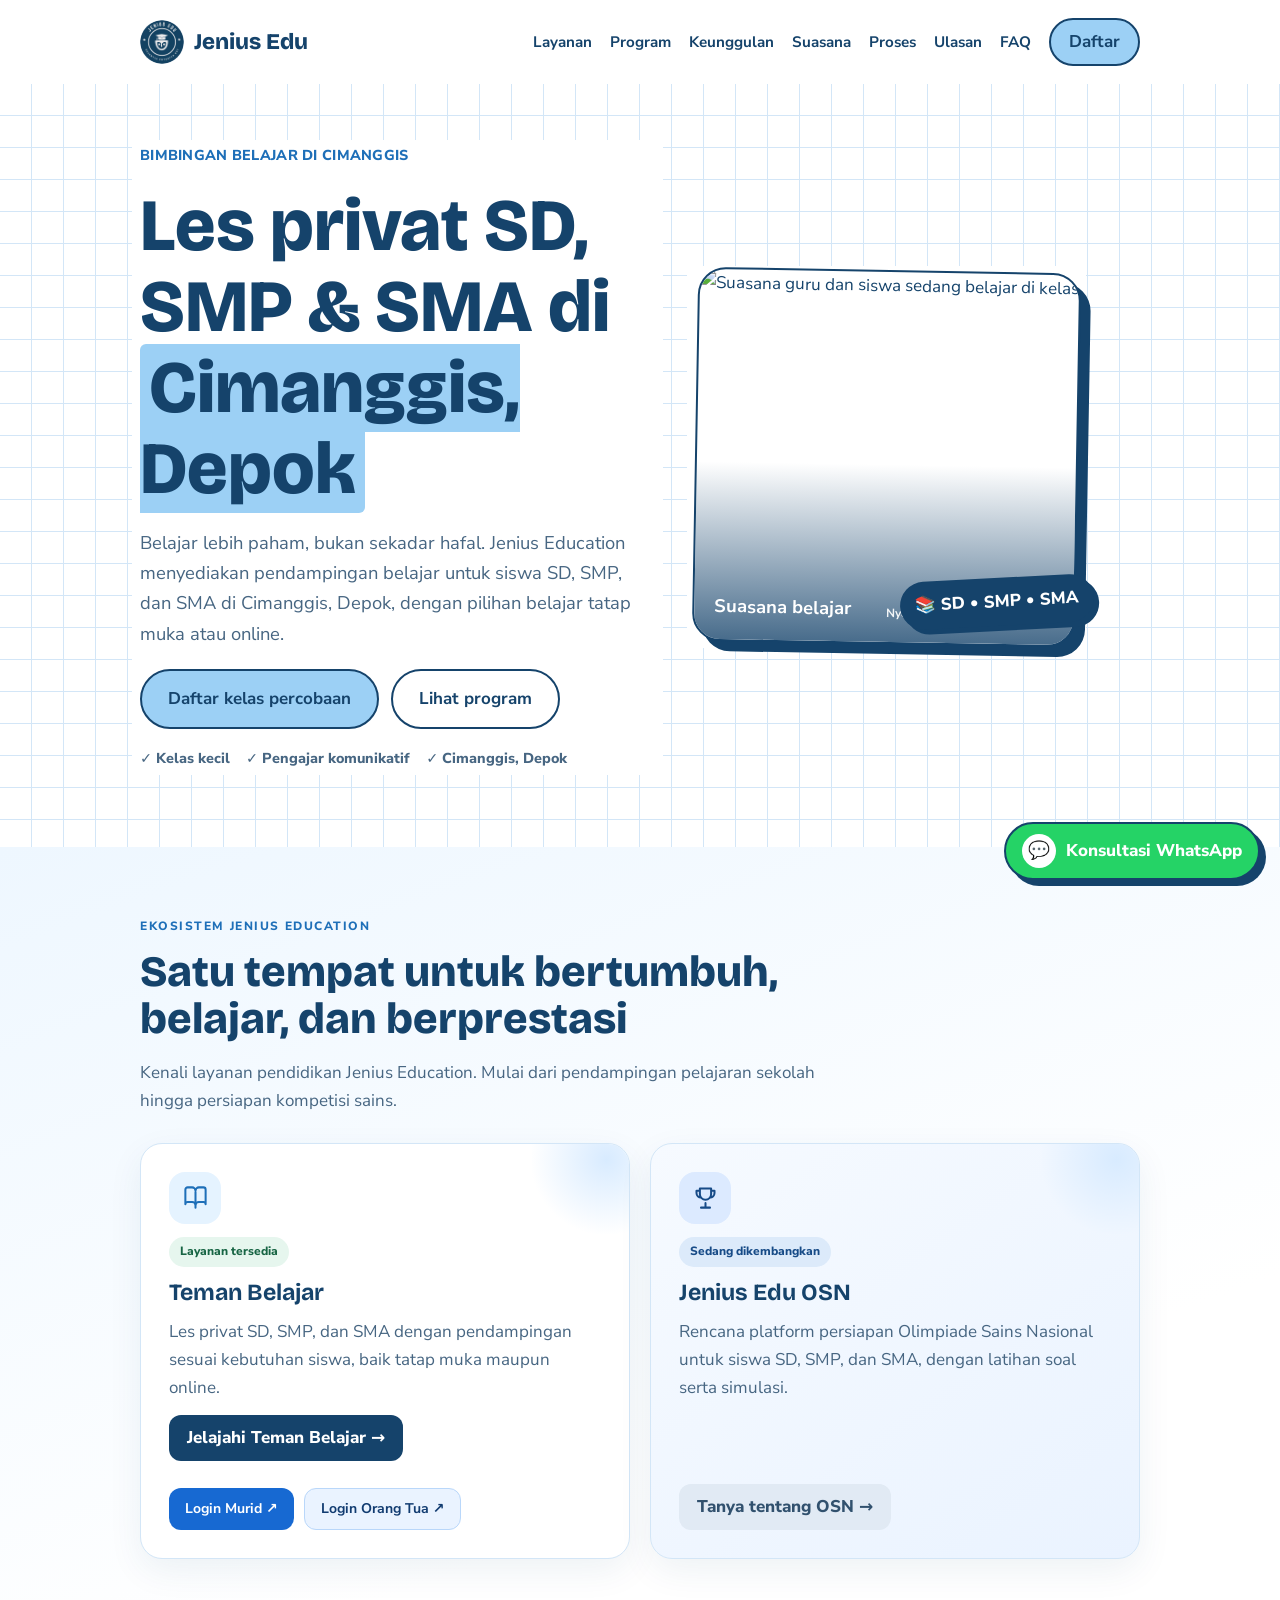
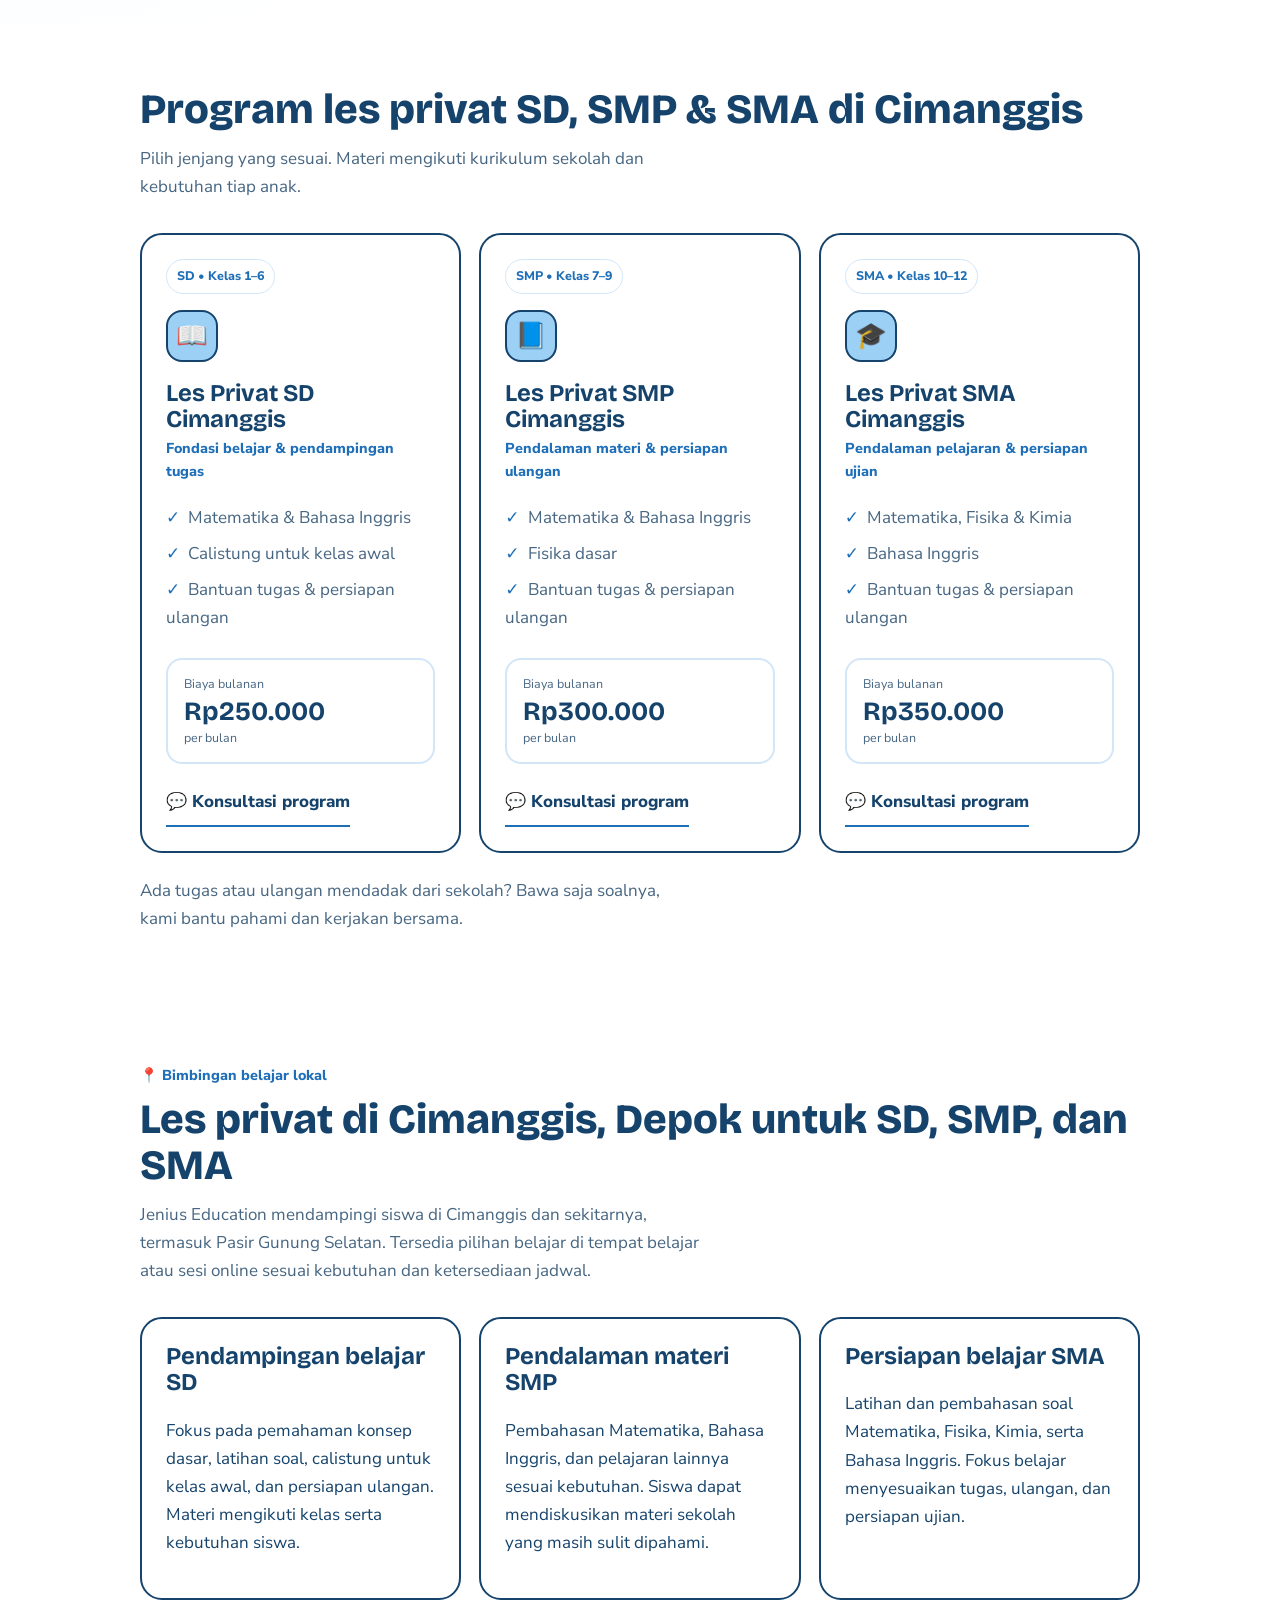
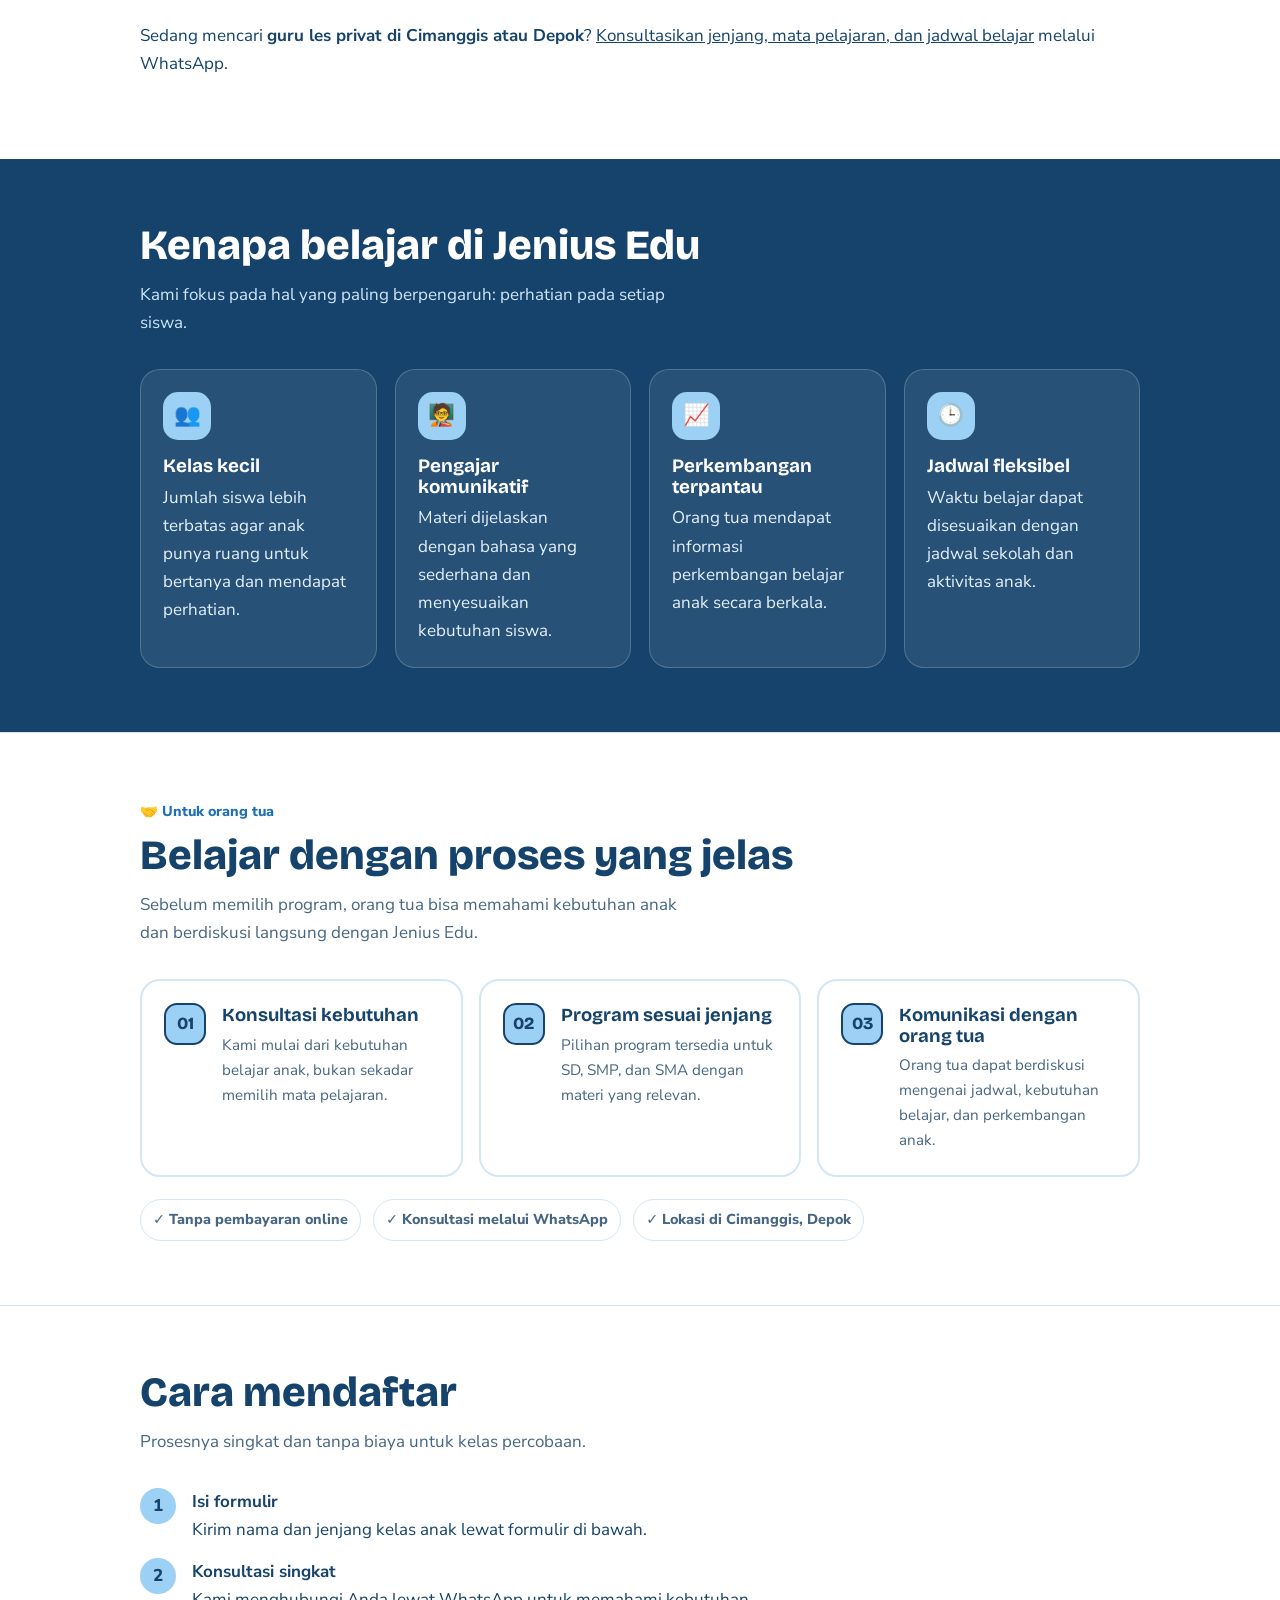
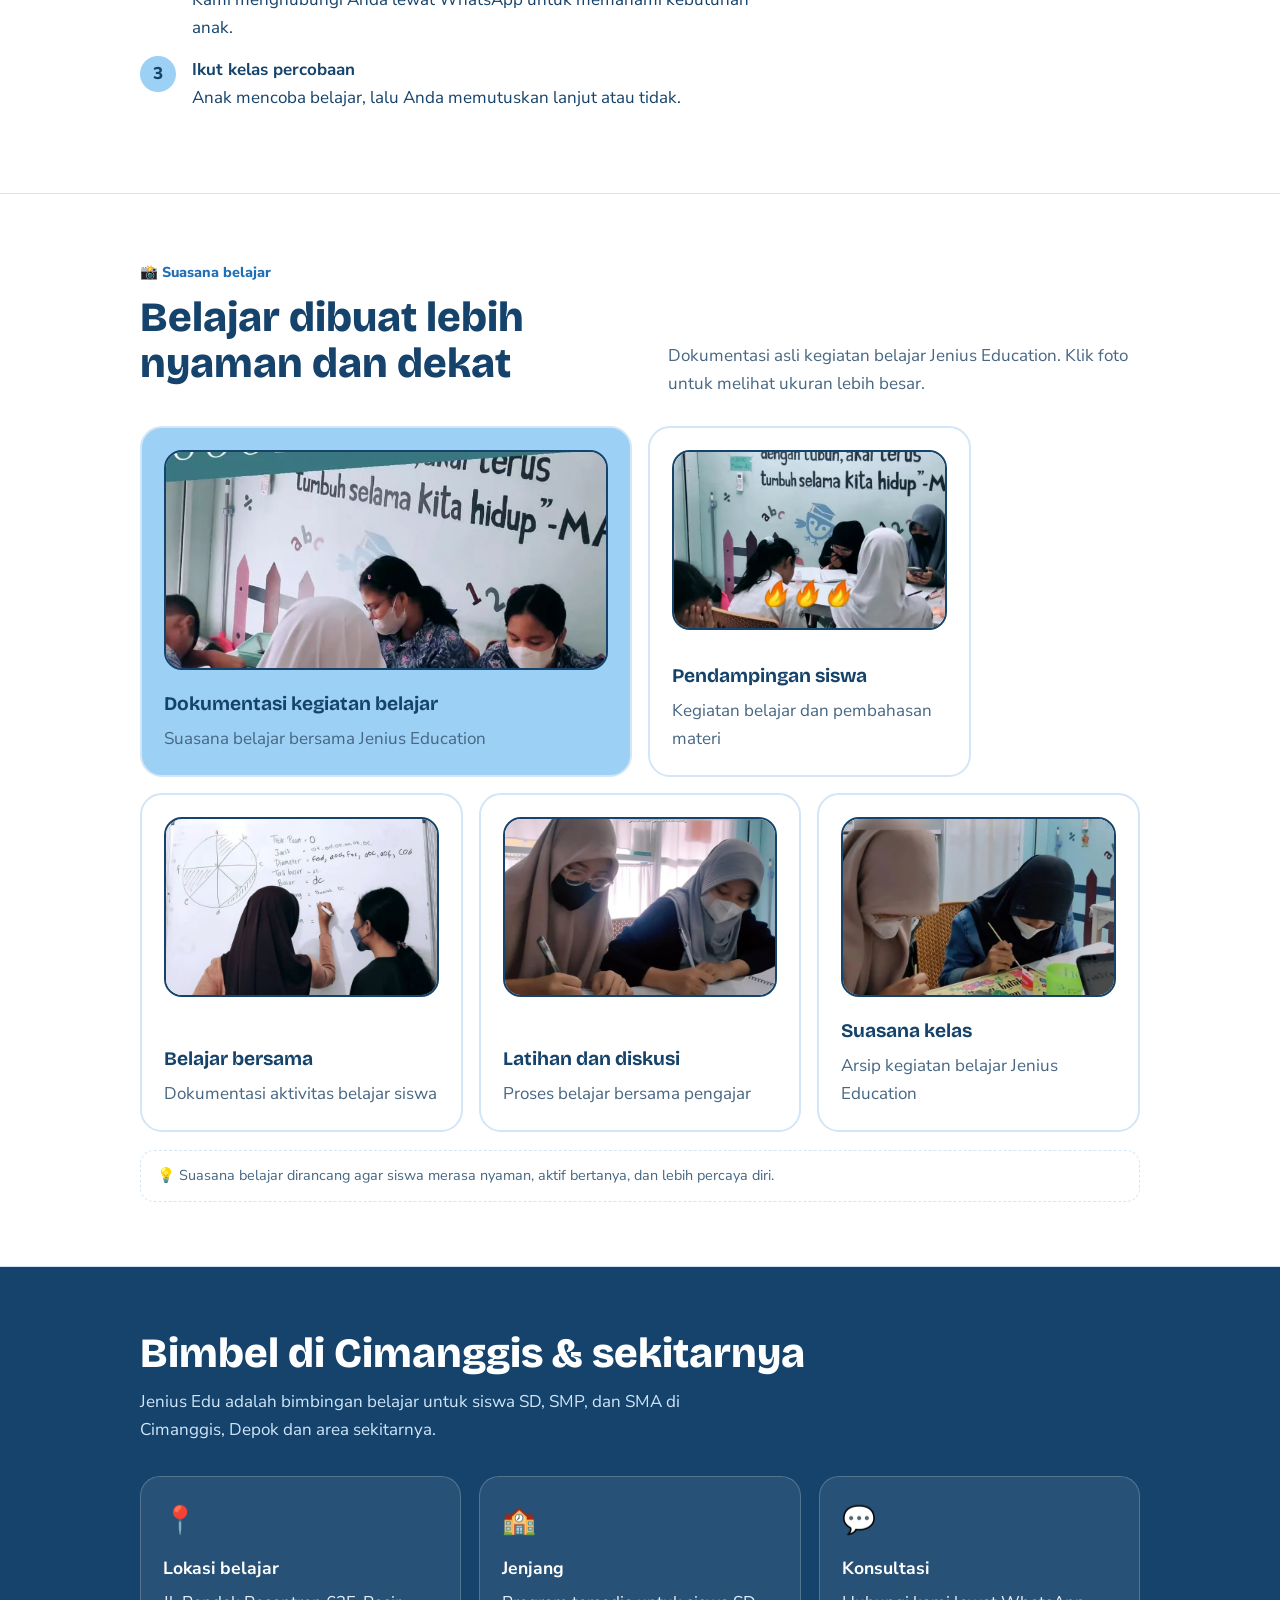
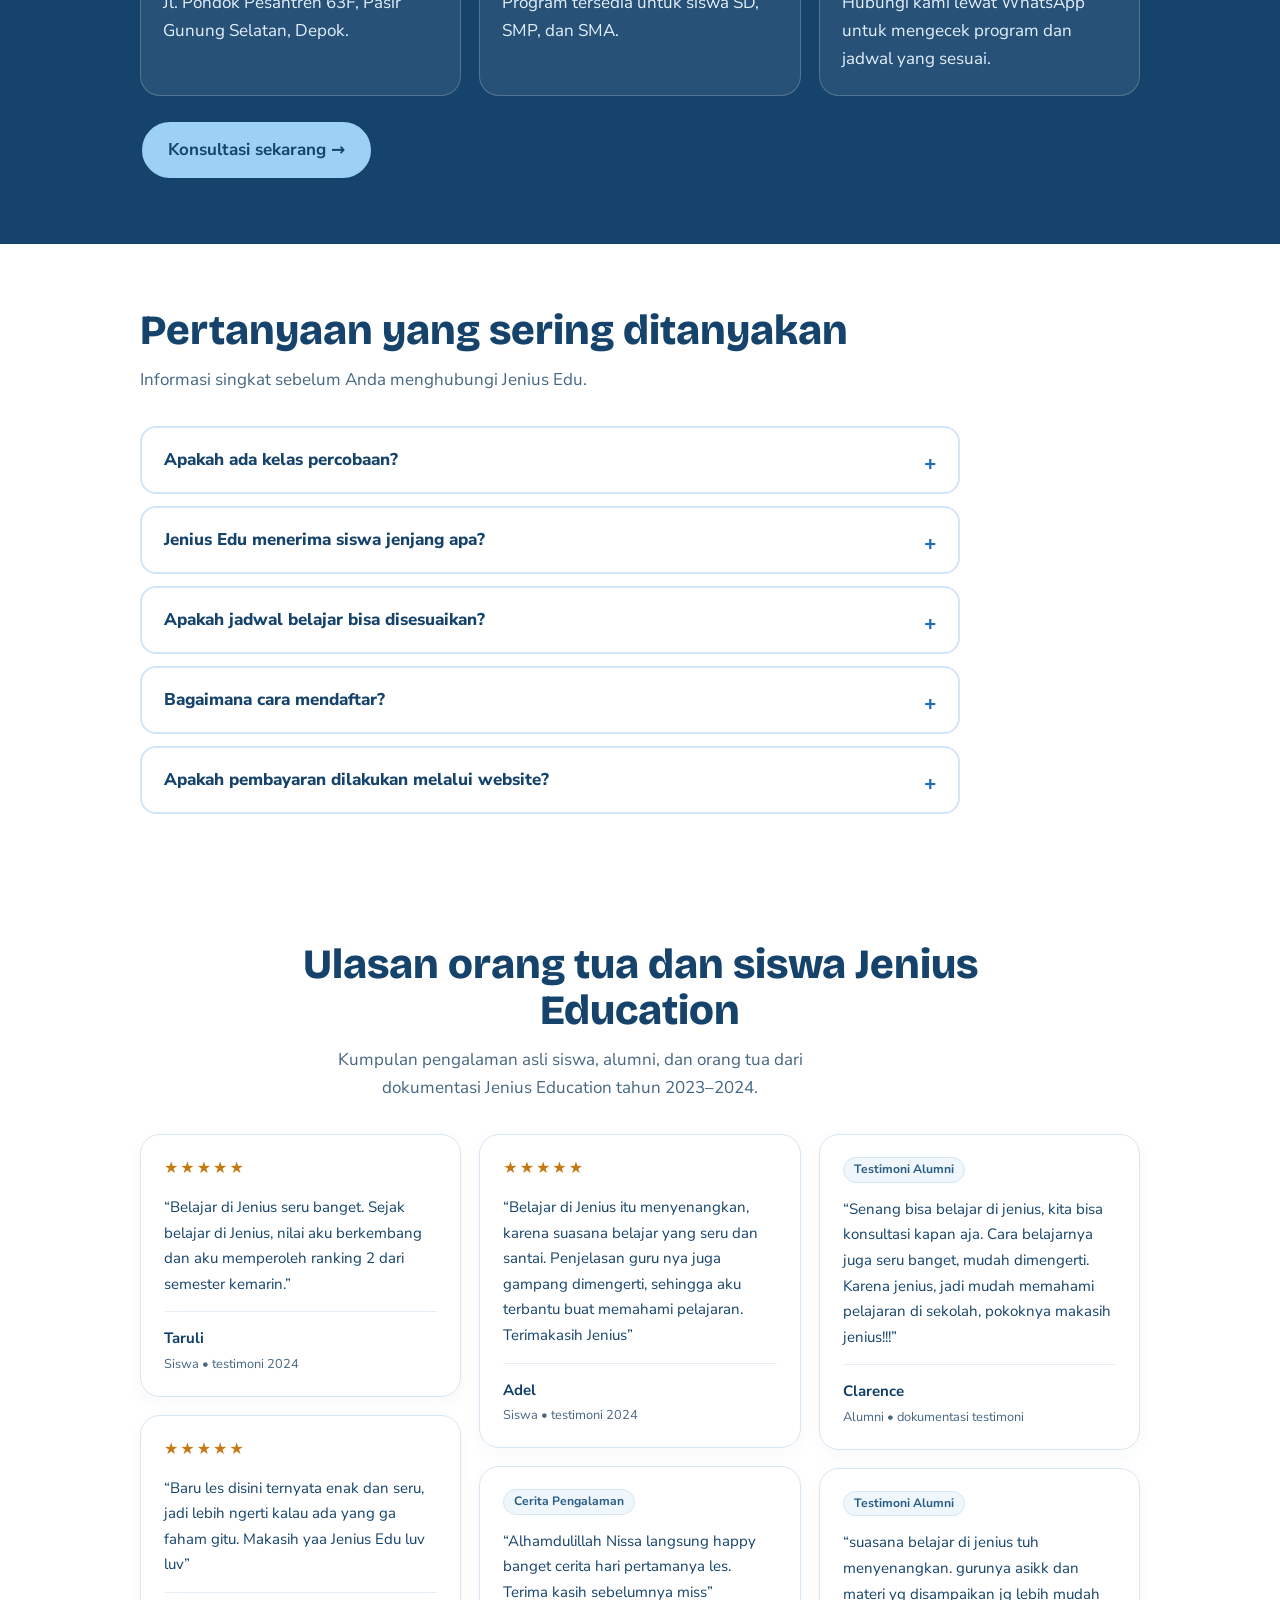
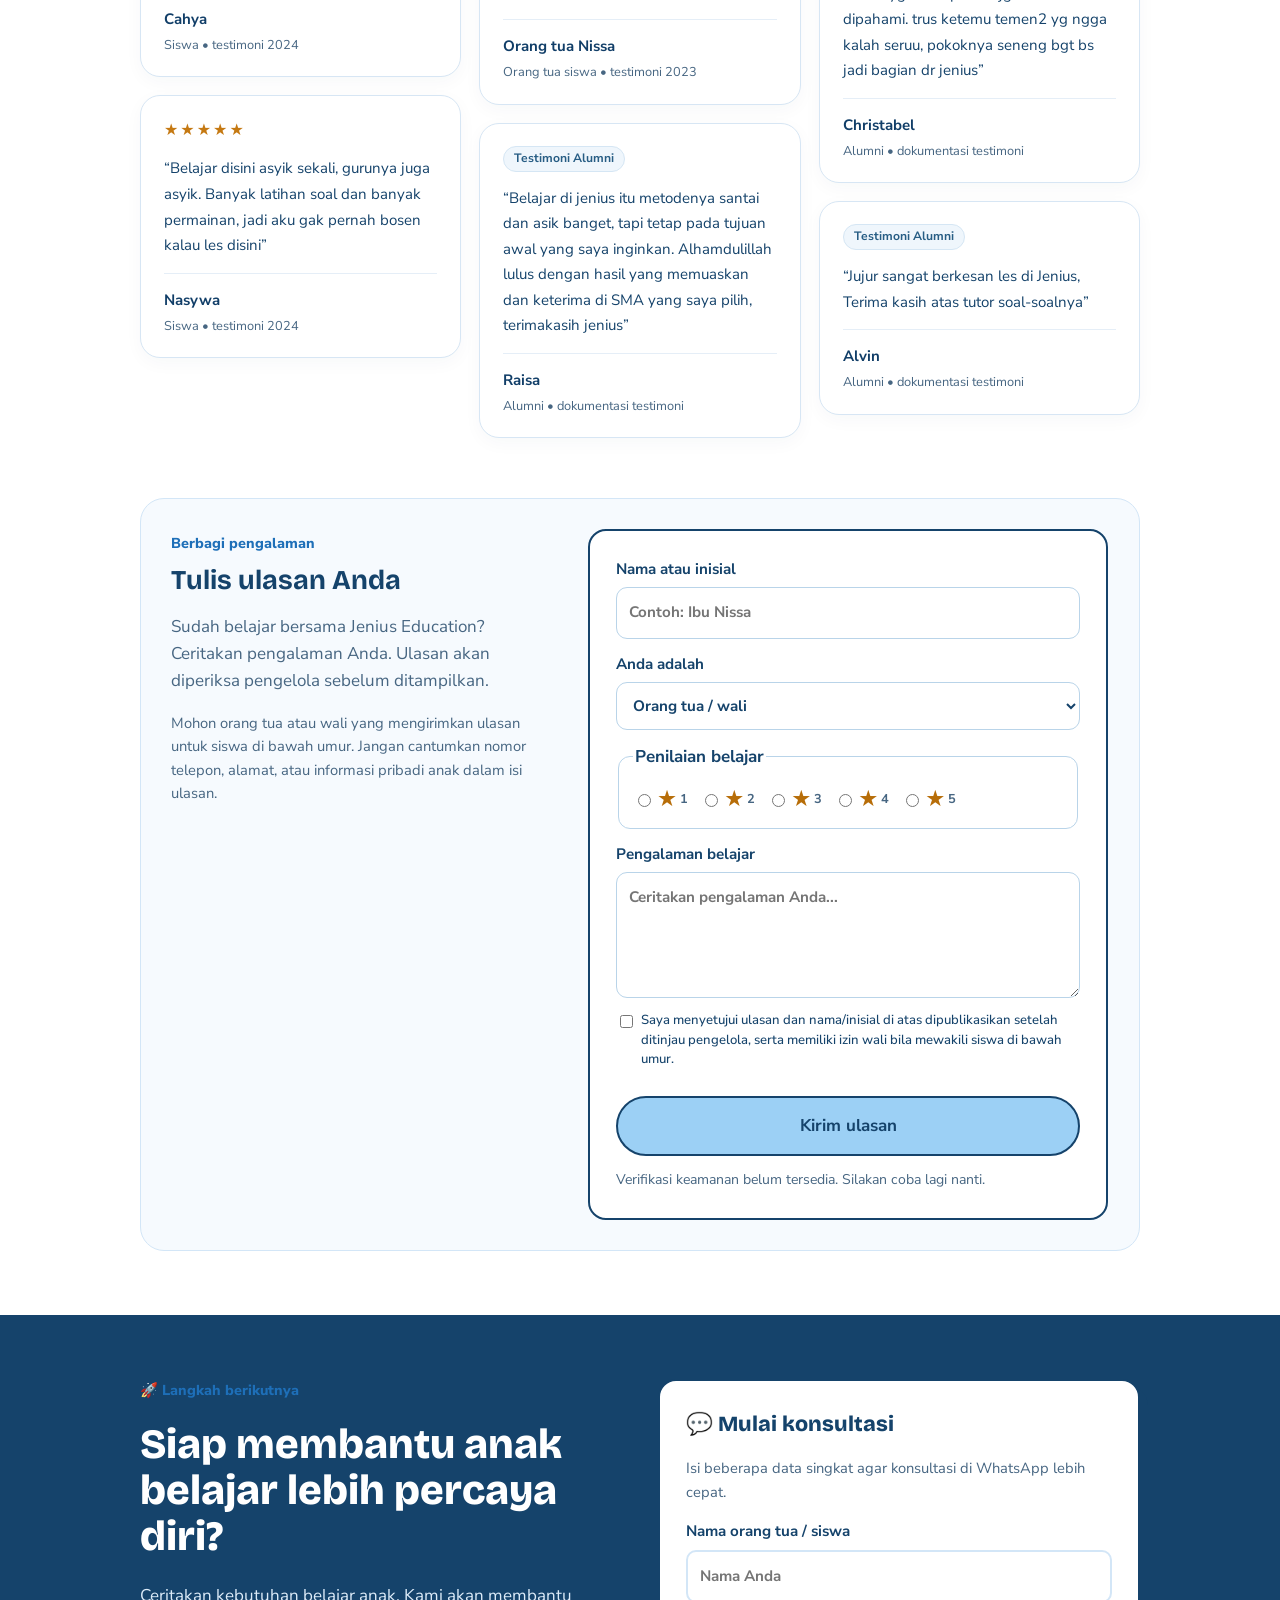
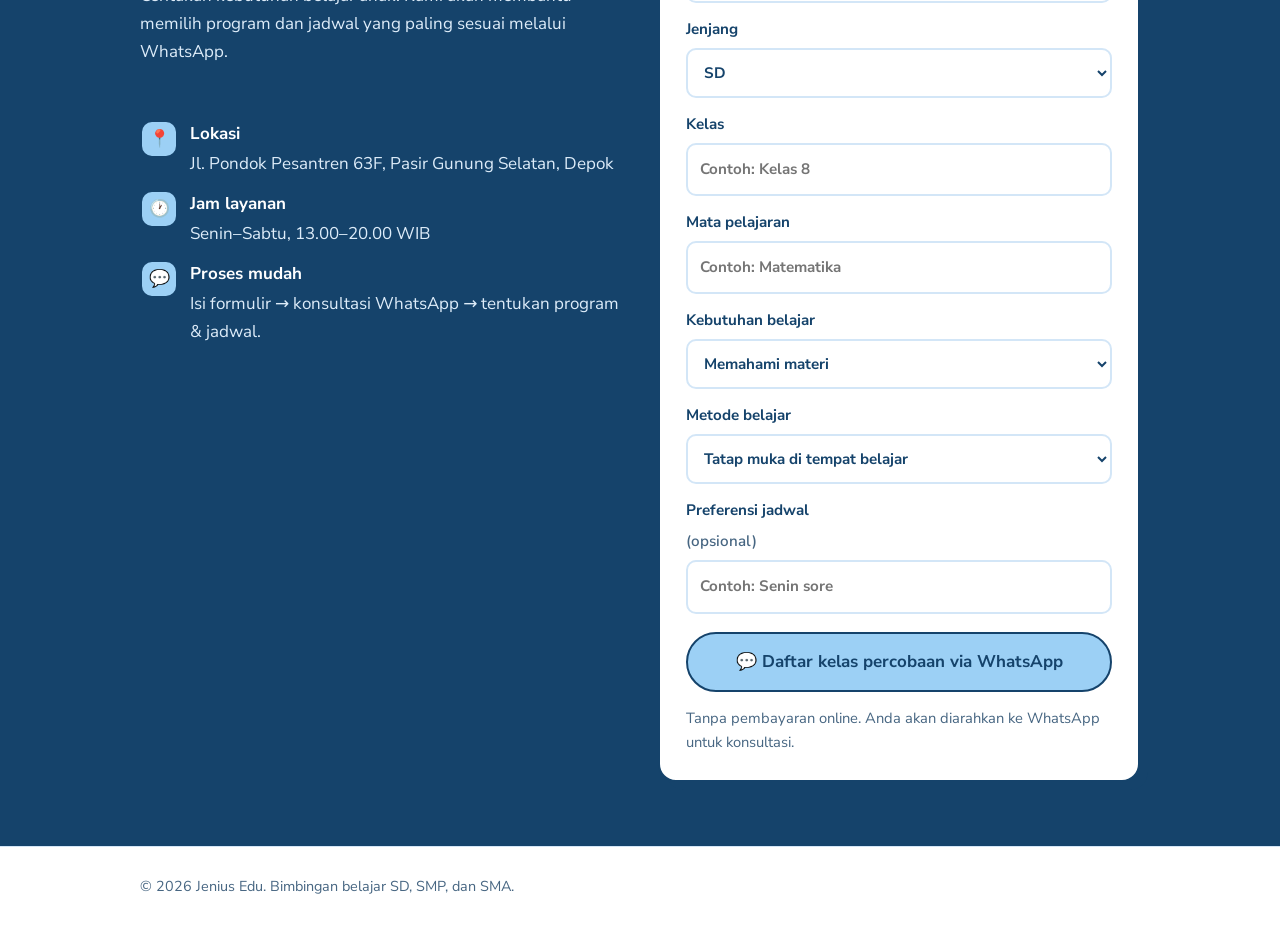
==== index.html @ 32abcf0d "fix: use single Teman Belajar page for all login entry points" ====
<!DOCTYPE html>
<html lang="id">
<head>
<meta charset="utf-8">
<meta name="viewport" content="width=device-width, initial-scale=1, viewport-fit=cover">
<title>Les Privat SD, SMP &amp; SMA Cimanggis Depok | Jenius Education</title>
<meta name="description" content="Les privat SD, SMP, dan SMA di Cimanggis, Depok bersama Jenius Education. Pendampingan belajar personal, tatap muka atau online. Konsultasi melalui WhatsApp.">
<meta name="robots" content="index, follow">
<link rel="canonical" href="https://jenius-edu.my.id/">
<meta property="og:type" content="website">
<meta property="og:locale" content="id_ID">
<meta property="og:image" content="https://jenius-edu.my.id/assets/logo.png">
<meta property="og:image:alt" content="Logo Jenius Edu">
<meta property="og:title" content="Jenius Edu | Bimbel SD, SMP & SMA di Cimanggis, Depok">
<meta property="og:description" content="Bimbingan belajar SD, SMP, dan SMA di Cimanggis dan sekitarnya. Konsultasikan kebutuhan belajar anak melalui WhatsApp.">
<meta property="og:url" content="https://jenius-edu.my.id/">
<meta property="og:site_name" content="Jenius Edu">
<meta name="twitter:card" content="summary">
<meta name="twitter:image" content="https://jenius-edu.my.id/assets/logo.png">
<meta name="twitter:image:alt" content="Logo Jenius Edu">
<link rel="icon" type="image/png" href="/assets/logo.png">
<meta name="twitter:title" content="Jenius Edu | Bimbel SD, SMP & SMA di Cimanggis, Depok">
<meta name="twitter:description" content="Bimbingan belajar SD, SMP, dan SMA di Cimanggis dan sekitarnya.">
<link rel="preconnect" href="https://fonts.googleapis.com">
<link rel="preconnect" href="https://fonts.gstatic.com" crossorigin>
<link rel="preconnect" href="https://images.unsplash.com">
<link href="https://fonts.googleapis.com/css2?family=Bricolage+Grotesque:wght@600;800&family=Nunito+Sans:wght@400;600;700&display=swap" rel="stylesheet">
<style>
:root{--bg:#FFFFFF;--ink:#15436B;--muted:#476682;--card:#fff;--line:#D3E6F7;--hl:#9CD0F5;--accent:#1E6FB8;--band:#15436B;--bandink:#fff;
box-sizing:border-box;padding-top:env(safe-area-inset-top,0px);padding-bottom:env(safe-area-inset-bottom,0px)}
@media (prefers-color-scheme:dark){:root:not([data-theme="light"]){--bg:#0B2238;--ink:#EAF4FF;--muted:#A9C4DE;--card:#12304F;--line:#24496E;--accent:#8EC9F5;--band:#15436B;}}
:root[data-theme="dark"]{--bg:#0D1230;--ink:#EEF2FF;--muted:#A9B4E0;--card:#161D45;--line:#2B3670;--accent:#7C9BFF;--band:#1B2559}
html{scroll-padding-top:env(safe-area-inset-top,0px);scroll-behavior:smooth}
*{box-sizing:border-box}
body{margin:0;background:var(--bg);color:var(--ink);font-family:"Nunito Sans",system-ui,sans-serif;line-height:1.65;font-size:17px}
h1,h2,h3{font-family:"Bricolage Grotesque","Trebuchet MS",sans-serif;line-height:1.1;margin:0}
a{color:inherit}
.wrap{max-width:1040px;margin:0 auto;padding:0 20px}
header{display:flex;justify-content:space-between;align-items:center;padding:18px 0}
.logo{font-family:"Bricolage Grotesque",sans-serif;font-weight:800;font-size:1.4rem;text-decoration:none}
.logo{display:flex;align-items:center;gap:10px}.logo img{border-radius:50%}
nav a{margin-left:18px;text-decoration:none;font-weight:700;font-size:.95rem}
nav a:hover{text-decoration:underline}
.btn{display:inline-block;background:var(--hl);color:#15436B;font-weight:700;padding:14px 26px;border-radius:999px;text-decoration:none;border:2px solid #15436B;cursor:pointer;font:inherit;font-weight:700}
.btn:hover{transform:translateY(-2px);box-shadow:0 4px 0 #15436B}
.btn.alt{background:transparent;color:var(--ink);border-color:var(--ink)}
:focus-visible{outline:3px solid var(--accent);outline-offset:3px}
.hero-photo{position:relative;width:min(100%,500px);border:2px solid var(--ink);border-radius:28px;overflow:hidden;background:var(--card);box-shadow:10px 10px 0 var(--ink);transform:rotate(1deg)}.hero-photo img{display:block;width:100%;height:370px;object-fit:cover}.hero-photo:after{content:"";position:absolute;inset:0;background:linear-gradient(180deg,transparent 52%,rgba(21,67,107,.78) 100%);pointer-events:none}.hero-photo-label{position:absolute;z-index:2;left:20px;right:20px;bottom:18px;color:#fff;display:flex;align-items:end;justify-content:space-between;gap:12px}.hero-photo-label strong{font-size:1.15rem}.hero-photo-label span{font-size:.75rem;font-weight:700;text-align:right;opacity:.92}.hero .hero-copy>*{margin-left:0}.hero .hero-copy .eyebrow{padding:0;background:transparent}.hero .hero-copy h1,.hero .hero-copy p,.hero .hero-copy .cta{background:var(--bg);padding:0}.hero .hero-copy .cta{margin-top:2px}.hero .hero-copy .hero-trust{padding:0;background:transparent}.hero .hero-trust span{padding:0;background:transparent}.hero .hero-visual{background:transparent;width:100%}@media(max-width:760px){.hero{padding:42px 0 58px}.hero-photo{transform:none}.hero-photo img{height:300px}.hero-photo-label{display:block}.hero-photo-label span{display:block;text-align:left;margin-top:3px}.hero-float{right:4px;bottom:16px}}.hero{padding:56px 0 72px;background-image:linear-gradient(var(--line) 1px,transparent 1px),linear-gradient(90deg,var(--line) 1px,transparent 1px);background-size:32px 32px;background-position:-1px -1px}
.hero .wrap{display:grid;gap:32px}.hero-grid{display:grid!important;grid-template-columns:1.08fr .92fr;align-items:center;gap:44px}
.hero-copy{display:grid;gap:18px}
.hero-copy>*{background:var(--bg);width:fit-content;padding:4px 8px;margin-left:-8px}
.eyebrow{font-weight:800;color:var(--accent);font-size:.9rem;letter-spacing:.02em}
.hero-copy h1{padding:0;margin-left:0}
.hero-copy p{padding:0;margin-left:0}
.hero-copy .cta{padding:0;margin-left:0}
.hero-trust{display:flex;gap:16px;flex-wrap:wrap;font-size:.9rem;font-weight:800;color:var(--muted)}
.hero-trust span{padding:0}
.hero-main{box-shadow:7px 7px 0 var(--ink)}
.hero-visual{position:relative;min-height:360px;display:grid;place-items:center}
.hero-card-main{width:min(100%,430px);background:var(--card);border:2px solid var(--ink);border-radius:28px;padding:30px;box-shadow:10px 10px 0 var(--ink);transform:rotate(1.5deg)}
.hero-card-badge{display:inline-block;background:var(--hl);color:#15436B;border:2px solid var(--ink);border-radius:999px;padding:7px 12px;font-weight:800;font-size:.85rem;margin-bottom:22px}
.hero-card-main h2{font-size:2rem;margin-bottom:10px}
.hero-card-main p{color:var(--muted);margin:0}
.hero-mini-grid{display:grid;grid-template-columns:repeat(3,1fr);gap:8px;margin-top:24px}
.hero-mini-grid div{border:2px solid var(--line);border-radius:14px;padding:10px;text-align:center;background:var(--bg)}
.hero-mini-grid strong,.hero-mini-grid small{display:block}
.hero-mini-grid small{font-size:.72rem;color:var(--muted)}
.hero-float{position:absolute;right:-8px;bottom:22px;background:var(--band);color:#fff;border-radius:999px;padding:10px 15px;font-weight:800;box-shadow:5px 5px 0 var(--ink);transform:rotate(-3deg)}
@media (max-width:760px){.hero-grid{grid-template-columns:1fr}.hero-visual{min-height:320px}.hero-card-main{transform:none}.hero-float{right:4px}.hero-mini-grid{gap:6px}}

.hero h1{font-size:clamp(2.4rem,7vw,4.6rem);font-weight:800;max-width:14ch}
.hero h1 mark{background:var(--hl);color:#15436B;padding:0 .12em;border-radius:6px}
.hero p{max-width:52ch;color:var(--muted);font-size:1.15rem;margin:0}
.cta{display:flex;gap:12px;flex-wrap:wrap}
.hero .wrap>*{background:var(--bg);width:fit-content;padding:4px 8px;margin-left:-8px}
section{padding:64px 0}
h2{font-size:clamp(1.8rem,4vw,2.6rem);font-weight:800;margin-bottom:12px}
.lead{color:var(--muted);max-width:56ch;margin:0 0 32px}
.grid{display:grid;gap:18px;grid-template-columns:repeat(auto-fit,minmax(220px,1fr))}
.prog{background:var(--card);border:2px solid var(--ink);border-radius:22px;padding:24px;position:relative;overflow:hidden;transition:.2s ease;display:flex;flex-direction:column;min-height:100%}
.program-grid{align-items:stretch}
.prog-label{display:inline-flex;align-self:flex-start;padding:6px 10px;border-radius:999px;background:var(--bg);border:1px solid var(--line);font-size:.78rem;font-weight:800;color:var(--accent);margin-bottom:16px}
.price-box{margin:18px 0 16px;padding:14px 16px;border-radius:16px;background:var(--bg);border:2px solid var(--line);display:grid;gap:2px}
.price-box span,.price-box small{font-size:.78rem;color:var(--muted)}
.price-box strong{font-family:"Bricolage Grotesque",sans-serif;font-size:1.65rem;line-height:1.1}
.prog .mini-cta{margin-top:auto;align-self:flex-start;padding:8px 0}
.prog:hover{transform:translateY(-5px);box-shadow:7px 7px 0 var(--ink)}
.prog:nth-child(2){border-radius:22px}.prog:nth-child(3){border-radius:22px}
.prog .icon{width:52px;height:52px;border-radius:16px;background:var(--hl);display:grid;place-items:center;font-size:1.6rem;margin-bottom:18px;border:2px solid var(--ink)}
.prog h3{font-size:1.5rem;margin-bottom:4px}.prog .lv{font-weight:800;color:var(--accent);font-size:.9rem;margin-bottom:12px}
.prog ul{padding-left:0;margin:0;color:var(--muted);list-style:none}.prog li{margin:8px 0}.prog li::before{content:"✓";font-weight:800;color:var(--accent);margin-right:8px}
.prog .price{margin:18px 0 14px}.prog .mini-cta{display:inline-block;font-weight:800;text-decoration:none;border-bottom:2px solid var(--accent)}.prog .mini-cta:hover{color:var(--accent)}
.band{background:var(--band);color:var(--bandink)}
.band .lead{color:#CFE6FA}
.area-grid{display:grid;gap:18px;grid-template-columns:repeat(auto-fit,minmax(220px,1fr));margin-top:28px}
.area-card{background:rgba(255,255,255,.08);border:1px solid rgba(255,255,255,.2);border-radius:20px;padding:22px;transition:.2s ease}
.area-card:hover{transform:translateY(-4px);background:rgba(255,255,255,.12)}
.area-icon{font-size:1.7rem;margin-bottom:10px}.area-card strong{display:block;color:#fff;font-size:1.1rem}.area-card p{margin:6px 0 0;color:#E3F0FC}
.faq-list{display:grid;gap:12px;max-width:820px}
.faq-list details{border:2px solid var(--line);border-radius:16px;background:var(--card);padding:0 18px}
.faq-list summary{cursor:pointer;font-weight:800;padding:18px 4px;list-style:none}
.faq-list summary::-webkit-details-marker{display:none}
.faq-list summary::after{content:"+";float:right;font-size:1.3rem;color:var(--accent)}
.faq-list details[open] summary::after{content:"−"}
.faq-list details p{margin:0 4px 18px;color:var(--muted)}
.why{display:grid;gap:18px;grid-template-columns:repeat(auto-fit,minmax(220px,1fr));margin-top:28px}
.why-card{background:rgba(255,255,255,.08);border:1px solid rgba(255,255,255,.2);border-radius:20px;padding:22px;transition:.2s ease}
.why-card:hover{transform:translateY(-5px);background:rgba(255,255,255,.12);box-shadow:6px 6px 0 rgba(255,255,255,.12)}
.why-card .why-icon{width:48px;height:48px;border-radius:15px;background:var(--hl);color:#15436B;display:grid;place-items:center;font-size:1.35rem;margin-bottom:16px}
.why h3{font-size:1.18rem;margin-bottom:7px;color:#fff}
.why p{margin:0;color:#E3F0FC}
.review-intro{max-width:700px;margin:0 auto 24px;text-align:center}
.reviews-empty{border:1px dashed #B8CDE0;border-radius:20px;padding:28px;text-align:center;background:#F8FBFE}
.reviews-empty .review-icon{font-size:2rem;margin-bottom:8px}
.reviews-empty strong{display:block;font-size:1.1rem;margin-bottom:6px}
.review-note{color:#5B6B7A;margin:0}
.steps{counter-reset:s;display:grid;gap:14px;padding:0;list-style:none;max-width:640px}
.steps li{counter-increment:s;display:flex;gap:16px;align-items:flex-start}
.steps li::before{content:counter(s);flex:none;width:36px;height:36px;border-radius:50%;background:var(--hl);color:#15436B;font-weight:800;display:grid;place-items:center}
form{background:var(--card);border:2px solid var(--ink);border-radius:18px;padding:26px;display:grid;gap:14px;max-width:520px}
label{font-weight:700;font-size:.95rem;display:grid;gap:6px}
input,select{font:inherit;padding:12px;border:2px solid var(--line);border-radius:10px;background:var(--bg);color:var(--ink)}
.signup-section{background:var(--band);color:#fff}.signup-section .lead{color:#DDECF9}.signup-copy{display:grid;gap:10px}.signup-copy h2{color:#fff;max-width:620px}.contact-points{display:grid;gap:12px;margin-top:12px}.contact-points>div{display:flex;gap:12px;align-items:flex-start}.contact-points>div>span{width:38px;height:38px;display:grid;place-items:center;background:var(--hl);color:#15436B;border:2px solid var(--ink);border-radius:12px;flex:none}.contact-points strong{display:block}.contact-points p{margin:2px 0 0;color:#DDECF9}.signup-section .lead-form{background:var(--card);color:var(--ink);border-color:var(--ink)}

.contact{display:grid;gap:36px;grid-template-columns:repeat(auto-fit,minmax(280px,1fr));align-items:start}
.lead-form{box-shadow:8px 8px 0 var(--ink)}
.form-title{font-family:"Bricolage Grotesque",sans-serif;font-size:1.35rem;font-weight:800}
.form-subtitle,.form-note{margin:0;color:var(--muted);font-size:.92rem}
.optional{font-weight:600;color:var(--muted)}
.form-submit{width:100%;margin-top:4px}
footer{padding:28px 0;color:var(--muted);font-size:.9rem;border-top:1px solid var(--line)}
@media (max-width:560px){
  header{padding:12px 0}
  .logo{font-size:1.15rem}
  .logo img{width:38px;height:38px}
  nav .btn{padding:8px 13px!important;margin-left:4px!important;font-size:.85rem}
  .hero{padding:42px 0 58px}
  .hero-visual{box-shadow:6px 6px 0 var(--ink)}
}
@media (prefers-reduced-motion:reduce){*{transition:none!important;scroll-behavior:auto!important}}


.gallery-section{background:var(--card);border-top:1px solid var(--line);border-bottom:1px solid var(--line)}
.gallery-heading{display:flex;justify-content:space-between;gap:28px;align-items:end;margin-bottom:28px}.gallery-heading .lead{margin:0;max-width:48ch}
.gallery-grid{display:grid;gap:16px;grid-template-columns:repeat(12,1fr)}
.gallery-card{grid-column:span 4;min-height:220px;background:var(--bg);border:2px solid var(--line);border-radius:22px;padding:22px;display:flex;flex-direction:column;justify-content:space-between;transition:.2s ease;overflow:hidden}
.gallery-card:hover{transform:translateY(-5px);border-color:var(--ink);box-shadow:7px 7px 0 var(--ink)}
.gallery-main{grid-column:span 6;min-height:300px;background:var(--hl)}
.gallery-art{display:block;height:180px;border-radius:18px;background:var(--card);border:2px solid var(--ink);overflow:hidden;margin-bottom:18px}.gallery-art img{display:block;width:100%;height:100%;object-fit:cover;transition:transform .35s ease}.gallery-card:hover .gallery-art img{transform:scale(1.04)}.gallery-main .gallery-art{height:220px}.gallery-art:focus-visible{outline:3px solid var(--accent);outline-offset:3px}
.gallery-card strong{font-family:"Bricolage Grotesque",sans-serif;font-size:1.2rem}.gallery-card p{margin:5px 0 0;color:var(--muted)}
.gallery-note{margin-top:18px;padding:13px 16px;border-radius:14px;background:var(--bg);border:1px dashed var(--line);color:var(--muted);font-size:.9rem}
@media(max-width:760px){.gallery-heading{display:grid;gap:12px}.gallery-card,.gallery-main{grid-column:span 12;min-height:220px}}

.trust-section{background:var(--bg);border-top:1px solid var(--line);border-bottom:1px solid var(--line)}
.trust-heading{max-width:720px;margin-bottom:28px}
.section-kicker{display:inline-block;margin-bottom:10px;color:var(--accent);font-weight:800;font-size:.9rem}
.trust-grid{display:grid;gap:16px;grid-template-columns:repeat(auto-fit,minmax(250px,1fr))}
.trust-card{display:flex;gap:16px;background:var(--card);border:2px solid var(--line);border-radius:20px;padding:22px;transition:.2s ease}
.trust-card:hover{transform:translateY(-4px);border-color:var(--ink);box-shadow:6px 6px 0 var(--ink)}
.trust-number{flex:none;width:42px;height:42px;border-radius:13px;background:var(--hl);color:#15436B;border:2px solid var(--ink);display:grid;place-items:center;font-family:"Bricolage Grotesque",sans-serif;font-weight:800}
.trust-card h3{font-size:1.15rem;margin:2px 0 7px}.trust-card p{margin:0;color:var(--muted);font-size:.95rem}
.trust-points{display:flex;gap:12px;flex-wrap:wrap;margin-top:22px;font-weight:800;color:var(--muted);font-size:.9rem}
.trust-points span{background:var(--card);border:1px solid var(--line);border-radius:999px;padding:8px 12px}

.rev{background:var(--card);border:2px solid var(--line);border-radius:14px;padding:20px}
.rev q{display:block;margin-bottom:10px;quotes:none}.rev b{display:block}.rev small{color:var(--muted)}
.pay{background:var(--card);border:2px dashed var(--ink);border-radius:14px;padding:22px;max-width:560px}
#admin{display:none;background:var(--card);border-top:4px solid var(--hl)}
.tabs{display:flex;gap:8px;margin-bottom:16px}.tabs button{flex:none}
.tabs .on{background:var(--hl);color:#15436B}
.row{display:grid;gap:8px;grid-template-columns:repeat(auto-fit,minmax(150px,1fr));margin-bottom:14px;align-items:end}
.tw{overflow-x:auto}table{border-collapse:collapse;width:100%;font-size:.93rem}
th,td{text-align:left;padding:8px 10px;border-bottom:1px solid var(--line);white-space:nowrap}
.sm{padding:5px 12px;font-size:.85rem;border-width:1px}
.ok{color:#1a8f5f;font-weight:700}.no{color:#c0392b;font-weight:700}
.price{font-family:"Bricolage Grotesque",sans-serif;font-weight:800;font-size:1.6rem;margin:16px 0 0}.price small{font-size:.9rem;font-weight:600;color:var(--muted)}
.wa-float{position:fixed;right:20px;bottom:20px;z-index:100;display:flex;align-items:center;gap:10px;background:#25D366;color:#fff;border:2px solid var(--ink);border-radius:999px;padding:10px 16px;text-decoration:none;font-weight:800;box-shadow:6px 6px 0 var(--ink);transition:.2s ease}
.wa-float:hover{transform:translateY(-3px)}
.wa-float-icon{width:34px;height:34px;display:grid;place-items:center;background:#fff;color:#25D366;border-radius:50%;font-size:1.1rem}
section{scroll-margin-top:18px}
@media(max-width:760px){
  .wrap{padding:0 16px}
  header{gap:12px;align-items:center}
  nav{display:flex;align-items:center;gap:4px;overflow-x:auto;white-space:nowrap;max-width:72vw;padding-bottom:4px;scrollbar-width:none}
  nav::-webkit-scrollbar{display:none}
  nav a{margin-left:0;padding:6px 7px;font-size:.86rem}
  nav .btn{flex:none!important}
  section{padding:52px 0}
  .hero .wrap>*{width:auto;max-width:100%}
  .hero h1{font-size:clamp(2.25rem,12vw,3.4rem)}
  .hero p{font-size:1.03rem}
  .cta{display:grid;grid-template-columns:1fr;width:100%}
  .cta .btn{text-align:center;width:100%}
  .contact{grid-template-columns:1fr;gap:28px}
  form{max-width:none;padding:20px}
  .lead-form{box-shadow:5px 5px 0 var(--ink)}
  .gallery-heading{align-items:start}
  .trust-points{gap:8px}
  .trust-points span{font-size:.82rem}
  .wa-float{right:14px;bottom:14px;padding:8px 11px;box-shadow:4px 4px 0 var(--ink)}
  .wa-float-text{font-size:.82rem}
}
@media(max-width:390px){.wa-float-text{display:none}.wa-float{width:52px;height:52px;padding:7px;justify-content:center}.wa-float-icon{width:34px;height:34px}.logo span{font-size:1rem}}

/* Ulasan: compact masonry-style columns, no artificial card height */
#revs{display:block;columns:3 270px;column-gap:18px;max-width:1040px;margin-inline:auto}
#revs .rev{display:inline-flex;width:100%;vertical-align:top;break-inside:avoid;page-break-inside:avoid;box-sizing:border-box;margin:0 0 18px!important;padding:22px 23px;border:1px solid #D7E6F4;border-radius:20px;background:var(--card);flex-direction:column;gap:14px;min-width:0;box-shadow:0 5px 18px rgba(17,62,99,.035);transition:box-shadow .2s,border-color .2s,transform .2s}
#revs .rev:hover{border-color:#A9CCE9;box-shadow:0 10px 24px rgba(17,62,99,.09);transform:translateY(-2px)}
#revs .rev blockquote{margin:0;color:var(--ink);font-size:.94rem;line-height:1.7;overflow-wrap:anywhere}
#revs .rev figcaption{display:flex;flex-direction:column;gap:4px;border-top:1px solid #E5EEF7;padding-top:14px}
#revs .rev figcaption b{font-size:.94rem;color:#113E68}
#revs .rev figcaption small{color:var(--muted);font-size:.8rem;line-height:1.45}
#revs .rev-rating{color:#C57912;letter-spacing:2px;font-size:1rem;line-height:1.2}
#revs .rev-rating{min-height:24px;display:flex;align-items:center}#revs .rev-label{display:inline-flex;align-items:center;background:#EFF6FC;border:1px solid #D5E6F4;border-radius:999px;color:#275D84;font-size:.76rem;font-weight:700;letter-spacing:0;padding:4px 10px;line-height:1.3}
@media(max-width:700px){#revs{columns:2 220px;column-gap:12px}#revs .rev{padding:19px;margin-bottom:12px!important}}
@media(max-width:490px){#revs{columns:1}#revs .rev{padding:20px}}


.review-form-wrap{display:grid;grid-template-columns:minmax(0,.85fr) minmax(0,1.15fr);gap:32px;align-items:start;max-width:1040px;margin:42px auto 0;padding:30px;border:1px solid var(--line);border-radius:24px;background:#F6FAFE}.review-form-wrap h3{font-size:1.7rem;margin:0 0 10px}.review-form-wrap p{color:var(--muted);line-height:1.6}.review-submit-form{display:grid;gap:13px}.review-submit-form>label{display:grid;gap:5px;font-weight:700}.review-submit-form input:not([type=radio]):not([type=checkbox]),.review-submit-form textarea,.review-submit-form select{width:100%;box-sizing:border-box;padding:12px;border:1px solid #B9D4E9;border-radius:11px;background:#fff;font:inherit;color:var(--ink)}.review-submit-form fieldset{border:1px solid #B9D4E9;border-radius:12px;padding:10px 14px}.review-submit-form legend{font-weight:700}.review-stars{display:flex;flex-wrap:wrap;gap:12px}.review-stars label{display:flex;align-items:center;gap:3px;color:#B76D08;font-size:1.4rem;cursor:pointer}.review-stars span{font-size:.8rem;color:var(--muted)}.review-consent{display:flex!important;flex-direction:row;align-items:start;font-size:.82rem;font-weight:500!important;line-height:1.5}.review-consent input{margin-top:4px}.review-hp{position:absolute;left:-9999px;width:1px;height:1px;overflow:hidden}#reviewFormStatus{font-size:.88rem;margin:0}@media(max-width:760px){.review-form-wrap{grid-template-columns:1fr;padding:20px;gap:12px}}

/* Jenius Education ecosystem - additive, scoped landing section */
.ecosystem{padding:64px 0;background:linear-gradient(160deg,#eef7ff 0%,#fff 72%);color:#15436b}
.ecosystem .ecosystem-kicker{display:inline-block;font-size:12px;letter-spacing:.13em;text-transform:uppercase;font-weight:800;color:#1e6fb8;margin-bottom:12px}
.ecosystem h2{font-size:clamp(1.85rem,3.5vw,2.7rem);max-width:740px}
.ecosystem .ecosystem-lead{color:#476682;max-width:690px;margin:15px 0 28px}
.ecosystem-grid{display:grid;grid-template-columns:repeat(2,minmax(0,1fr));gap:20px}
.ecosystem-card{position:relative;display:flex;flex-direction:column;align-items:flex-start;gap:13px;background:#fff;border:1px solid #d3e6f7;border-radius:22px;padding:28px;box-shadow:0 12px 35px rgba(21,67,107,.07)}
.ecosystem-card--osn{background:linear-gradient(145deg,#f6faff,#eaf3ff)}
.ecosystem-card .ecosystem-icon{width:52px;height:52px;display:grid;place-items:center;border-radius:16px;background:#e5f3ff;font-size:25px}
.ecosystem-card h3{color:#15436b;font-size:1.45rem}
.ecosystem-card p{color:#476682;margin:0;flex:1}
.ecosystem-card .ecosystem-status{font-size:12px;font-weight:800;border-radius:99px;background:#e6f6ee;color:#176544;padding:5px 11px}
.ecosystem-card--osn .ecosystem-status{background:#dceafa;color:#174b87}
.ecosystem-card .ecosystem-link{display:inline-flex;align-items:center;justify-content:center;min-height:44px;border-radius:12px;padding:9px 18px;background:#15436b;color:#fff;text-decoration:none;font-weight:800}
.ecosystem-card .ecosystem-link:hover,.ecosystem-card .ecosystem-link:focus-visible{background:#1e6fb8;color:#fff}
.ecosystem-card .ecosystem-link--muted{background:#e1eaf4;color:#31516e}
@media(max-width:720px){.ecosystem{padding:44px 0}.ecosystem-grid{grid-template-columns:1fr}.ecosystem-card{padding:22px}}

.ecosystem-card{transition:transform .2s ease,box-shadow .2s ease,border-color .2s ease;overflow:hidden}
.ecosystem-card:before{content:"";position:absolute;top:0;right:0;width:150px;height:150px;transform:translate(35%,-40%);background:radial-gradient(circle,#d8ebff 0%,transparent 72%);pointer-events:none}
.ecosystem-card:hover{transform:translateY(-4px);box-shadow:0 18px 42px rgba(21,67,107,.13);border-color:#a8cffa}
.ecosystem-card .ecosystem-icon{color:#1e6fb8}
.ecosystem-card .ecosystem-icon svg{width:27px;height:27px;display:block}
.ecosystem-card--osn .ecosystem-icon{background:#dceaff;color:#174b87}
.ecosystem-card .ecosystem-link{transition:background .2s ease,transform .2s ease}
.ecosystem-card .ecosystem-link:focus-visible{outline:3px solid #69aaf3;outline-offset:3px}
.ecosystem-card .ecosystem-link--muted:hover{background:#c9def6;color:#153d69}
@media(prefers-reduced-motion:reduce){.ecosystem-card,.ecosystem-card .ecosystem-link{transition:none}.ecosystem-card:hover{transform:none}}
@media(max-width:720px){.ecosystem-card .ecosystem-link{width:100%;text-align:center}.ecosystem-card{gap:12px}}

/* Mobile usability: compact floating contact button, readable service cards. */
@media(max-width:720px){
  .ecosystem{scroll-margin-top:12px}
  .ecosystem h2{font-size:clamp(1.7rem,7vw,2.15rem);line-height:1.18}
  .ecosystem .ecosystem-lead{font-size:1rem;line-height:1.65}
  .ecosystem-card{min-width:0}
  .ecosystem-card p{overflow-wrap:anywhere}
  .ecosystem-card .ecosystem-link{min-height:48px}
  .wa-float{width:54px;height:54px;right:12px;bottom:calc(12px + env(safe-area-inset-bottom,0px));padding:8px;justify-content:center;box-shadow:3px 3px 0 var(--ink)}
  .wa-float-text{display:none}
  .wa-float-icon{flex:0 0 34px}
}
@media(max-width:380px){
  .ecosystem-card{padding:18px}
  .ecosystem-card h3{font-size:1.3rem}
}

</style>
<script type="application/ld+json">
{
  "@context": "https://schema.org",
  "@type": [
    "LocalBusiness",
    "EducationalOrganization"
  ],
  "name": "Jenius Edu",
  "description": "Bimbingan belajar untuk siswa SD, SMP, dan SMA di Cimanggis dan sekitarnya.",
  "url": "https://jenius-edu.my.id/",
  "address": {
    "@type": "PostalAddress",
    "streetAddress": "Jl. Pondok Pesantren 63F, Pasir Gunung Selatan",
    "addressLocality": "Depok",
    "addressRegion": "Jawa Barat",
    "addressCountry": "ID"
  },
  "areaServed": [
    "Cimanggis",
    "Depok"
  ],
  "openingHoursSpecification": [
    {
      "@type": "OpeningHoursSpecification",
      "dayOfWeek": [
        "Monday",
        "Tuesday",
        "Wednesday",
        "Thursday",
        "Friday",
        "Saturday"
      ],
      "opens": "13:00",
      "closes": "20:00"
    }
  ],
  "@id": "https://jenius-edu.my.id/#organization",
  "logo": "https://jenius-edu.my.id/assets/logo.png",
  "telephone": "+62895708048200"
}
</script>
<style>
.teman-belajar-logins{display:flex;flex-wrap:wrap;gap:10px;margin-top:14px}
.teman-belajar-login{display:inline-flex;align-items:center;justify-content:center;min-height:42px;padding:10px 16px;border-radius:12px;background:#1769d2;color:#fff!important;text-decoration:none;font-size:14px;font-weight:700;line-height:1.35;transition:background .2s ease,transform .2s ease}
.teman-belajar-login:hover{background:#0d4f9f;transform:translateY(-1px)}
.teman-belajar-login:focus-visible{outline:3px solid #64a8ff;outline-offset:3px}
.teman-belajar-login--parent{background:#eaf3ff;color:#123c71!important;border:1px solid #b9d7fa}
.teman-belajar-login--parent:hover{background:#d8eaff}
@media(max-width:480px){.teman-belajar-logins{display:grid;grid-template-columns:1fr 1fr;gap:8px}.teman-belajar-login{padding:10px 8px;font-size:13px}}
</style>
</head>
<body>
<div class="wrap">
<header>
  <a class="logo" href="#" aria-label="Jenius Edu"><img src="/assets/logo.png" alt="" width="44" height="44"><span>Jenius Edu</span></a>
  <nav><a href="#layanan">Layanan</a><a href="#program">Program</a><a href="#keunggulan">Keunggulan</a><a href="#suasana">Suasana</a><a href="#percaya">Proses</a><a href="#ulasan">Ulasan</a><a href="#faq">FAQ</a><a href="#daftar" class="btn" style="padding:8px 18px;margin-left:18px">Daftar</a></nav>
</header>
</div>

<div class="hero">
  <div class="wrap hero-grid">
    <div class="hero-copy">
      <span class="eyebrow">BIMBINGAN BELAJAR DI CIMANGGIS</span>
      <h1>Les privat SD, SMP &amp; SMA di <mark>Cimanggis, Depok</mark></h1>
      <p>Belajar lebih paham, bukan sekadar hafal. Jenius Education menyediakan pendampingan belajar untuk siswa SD, SMP, dan SMA di Cimanggis, Depok, dengan pilihan belajar tatap muka atau online.</p>
      <div class="cta">
        <a class="btn" href="#daftar">Daftar kelas percobaan</a>
        <a class="btn alt" href="#program">Lihat program</a>
      </div>
      <div class="hero-trust"><span>✓ Kelas kecil</span><span>✓ Pengajar komunikatif</span><span>✓ Cimanggis, Depok</span></div>
    </div>
    <div class="hero-visual" aria-label="Suasana belajar Jenius Edu">
      <div class="hero-photo">
        <img src="https://images.unsplash.com/photo-1509062522246-3755977927d7?auto=format&fit=crop&w=1000&q=85" alt="Suasana guru dan siswa sedang belajar di kelas" fetchpriority="high">
        <div class="hero-photo-label"><strong>Suasana belajar</strong><span>Nyaman • Interaktif • Terarah</span></div>
      </div>
      <div class="hero-float">📚 SD • SMP • SMA</div>
    </div>
  </div>
</div>


<section id="layanan" class="ecosystem" aria-labelledby="ecosystem-title">
  <div class="wrap">
    <span class="ecosystem-kicker">Ekosistem Jenius Education</span>
    <h2 id="ecosystem-title">Satu tempat untuk bertumbuh, belajar, dan berprestasi</h2>
    <p class="ecosystem-lead">Kenali layanan pendidikan Jenius Education. Mulai dari pendampingan pelajaran sekolah hingga persiapan kompetisi sains.</p>
    <div class="ecosystem-grid">
      <article class="ecosystem-card">
        <span class="ecosystem-icon" aria-hidden="true"><svg viewBox="0 0 24 24" fill="none" stroke="currentColor" stroke-width="1.8" stroke-linecap="round" stroke-linejoin="round"><path d="M12 7v14M3 18V5a2 2 0 0 1 2-2h4a3 3 0 0 1 3 3 3 3 0 0 1 3-3h4a2 2 0 0 1 2 2v13a2 2 0 0 0-2-2h-4a3 3 0 0 0-3 3 3 3 0 0 0-3-3H5a2 2 0 0 0-2 2Z"/></svg></span>
        <span class="ecosystem-status">Layanan tersedia</span>
        <h3>Teman Belajar</h3>
        <p>Les privat SD, SMP, dan SMA dengan pendampingan sesuai kebutuhan siswa, baik tatap muka maupun online.</p>
        <a class="ecosystem-link" href="/teman-belajar.html">Jelajahi Teman Belajar →</a>
        <div class="teman-belajar-logins" aria-label="Akses portal Teman Belajar">
          <a class="teman-belajar-login" href="/teman-belajar.html?role=murid" aria-label="Masuk ke Panel Murid Teman Belajar">Login Murid ↗</a>
          <a class="teman-belajar-login teman-belajar-login--parent" href="/teman-belajar.html?role=parent" aria-label="Masuk ke Portal Orang Tua Teman Belajar">Login Orang Tua ↗</a>
        </div>
      </article>
      <article class="ecosystem-card ecosystem-card--osn">
        <span class="ecosystem-icon" aria-hidden="true"><svg viewBox="0 0 24 24" fill="none" stroke="currentColor" stroke-width="1.8" stroke-linecap="round" stroke-linejoin="round"><path d="M8 21h8m-4-4v4M7 4h10v5a5 5 0 0 1-10 0V4Zm0 2H4v2a4 4 0 0 0 4 4m9-6h3v2a4 4 0 0 1-4 4"/></svg></span>
        <span class="ecosystem-status">Sedang dikembangkan</span>
        <h3>Jenius Edu OSN</h3>
        <p>Rencana platform persiapan Olimpiade Sains Nasional untuk siswa SD, SMP, dan SMA, dengan latihan soal serta simulasi.</p>
        <a class="ecosystem-link ecosystem-link--muted" href="https://wa.me/62895708048200?text=Halo%20Jenius%20Education%2C%20saya%20ingin%20bertanya%20tentang%20program%20Jenius%20Edu%20OSN." target="_blank" rel="noopener noreferrer" aria-label="Konsultasi Jenius Edu OSN melalui WhatsApp">Tanya tentang OSN →</a>
      </article>
    </div>
  </div>
</section>

<section id="program">
  <div class="wrap">
    <h2>Program les privat SD, SMP &amp; SMA di Cimanggis</h2>
    <p class="lead">Pilih jenjang yang sesuai. Materi mengikuti kurikulum sekolah dan kebutuhan tiap anak.</p>
    <div class="grid program-grid">
      <article class="prog"><div class="prog-label">SD • Kelas 1–6</div><div class="icon">📖</div><h3>Les Privat SD Cimanggis</h3><div class="lv">Fondasi belajar & pendampingan tugas</div><ul><li>Matematika & Bahasa Inggris</li><li>Calistung untuk kelas awal</li><li>Bantuan tugas & persiapan ulangan</li></ul><div class="price-box"><span>Biaya bulanan</span><strong>Rp250.000</strong><small>per bulan</small></div><a class="mini-cta" href="#daftar">💬 Konsultasi program</a></article>
      <article class="prog"><div class="prog-label">SMP • Kelas 7–9</div><div class="icon">📘</div><h3>Les Privat SMP Cimanggis</h3><div class="lv">Pendalaman materi & persiapan ulangan</div><ul><li>Matematika & Bahasa Inggris</li><li>Fisika dasar</li><li>Bantuan tugas & persiapan ulangan</li></ul><div class="price-box"><span>Biaya bulanan</span><strong>Rp300.000</strong><small>per bulan</small></div><a class="mini-cta" href="#daftar">💬 Konsultasi program</a></article>
      <article class="prog"><div class="prog-label">SMA • Kelas 10–12</div><div class="icon">🎓</div><h3>Les Privat SMA Cimanggis</h3><div class="lv">Pendalaman pelajaran & persiapan ujian</div><ul><li>Matematika, Fisika & Kimia</li><li>Bahasa Inggris</li><li>Bantuan tugas & persiapan ulangan</li></ul><div class="price-box"><span>Biaya bulanan</span><strong>Rp350.000</strong><small>per bulan</small></div><a class="mini-cta" href="#daftar">💬 Konsultasi program</a></article>
    </div>
    <p class="lead" style="margin:24px 0 0">Ada tugas atau ulangan mendadak dari sekolah? Bawa saja soalnya, kami bantu pahami dan kerjakan bersama.</p>
  </div>
</section>

<section id="seo-les-privat" aria-labelledby="seo-les-title">
  <div class="wrap">
    <span class="section-kicker">📍 Bimbingan belajar lokal</span>
    <h2 id="seo-les-title">Les privat di Cimanggis, Depok untuk SD, SMP, dan SMA</h2>
    <p class="lead">Jenius Education mendampingi siswa di Cimanggis dan sekitarnya, termasuk Pasir Gunung Selatan. Tersedia pilihan belajar di tempat belajar atau sesi online sesuai kebutuhan dan ketersediaan jadwal.</p>
    <div class="grid">
      <article class="prog"><h3>Pendampingan belajar SD</h3><p>Fokus pada pemahaman konsep dasar, latihan soal, calistung untuk kelas awal, dan persiapan ulangan. Materi mengikuti kelas serta kebutuhan siswa.</p></article>
      <article class="prog"><h3>Pendalaman materi SMP</h3><p>Pembahasan Matematika, Bahasa Inggris, dan pelajaran lainnya sesuai kebutuhan. Siswa dapat mendiskusikan materi sekolah yang masih sulit dipahami.</p></article>
      <article class="prog"><h3>Persiapan belajar SMA</h3><p>Latihan dan pembahasan soal Matematika, Fisika, Kimia, serta Bahasa Inggris. Fokus belajar menyesuaikan tugas, ulangan, dan persiapan ujian.</p></article>
    </div>
    <p style="margin-top:22px">Sedang mencari <strong>guru les privat di Cimanggis atau Depok</strong>? <a href="#daftar">Konsultasikan jenjang, mata pelajaran, dan jadwal belajar</a> melalui WhatsApp.</p>
  </div>
</section>

<section id="keunggulan" class="band">
  <div class="wrap">
    <h2>Kenapa belajar di Jenius Edu</h2>
    <p class="lead">Kami fokus pada hal yang paling berpengaruh: perhatian pada setiap siswa.</p>
    <div class="why">
      <article class="why-card"><div class="why-icon">👥</div><h3>Kelas kecil</h3><p>Jumlah siswa lebih terbatas agar anak punya ruang untuk bertanya dan mendapat perhatian.</p></article>
      <article class="why-card"><div class="why-icon">🧑‍🏫</div><h3>Pengajar komunikatif</h3><p>Materi dijelaskan dengan bahasa yang sederhana dan menyesuaikan kebutuhan siswa.</p></article>
      <article class="why-card"><div class="why-icon">📈</div><h3>Perkembangan terpantau</h3><p>Orang tua mendapat informasi perkembangan belajar anak secara berkala.</p></article>
      <article class="why-card"><div class="why-icon">🕒</div><h3>Jadwal fleksibel</h3><p>Waktu belajar dapat disesuaikan dengan jadwal sekolah dan aktivitas anak.</p></article>
    </div>
  </div>
</section>

<section id="percaya" class="trust-section">
  <div class="wrap">
    <div class="trust-heading">
      <span class="section-kicker">🤝 Untuk orang tua</span>
      <h2>Belajar dengan proses yang jelas</h2>
      <p class="lead">Sebelum memilih program, orang tua bisa memahami kebutuhan anak dan berdiskusi langsung dengan Jenius Edu.</p>
    </div>
    <div class="trust-grid">
      <article class="trust-card"><div class="trust-number">01</div><div><h3>Konsultasi kebutuhan</h3><p>Kami mulai dari kebutuhan belajar anak, bukan sekadar memilih mata pelajaran.</p></div></article>
      <article class="trust-card"><div class="trust-number">02</div><div><h3>Program sesuai jenjang</h3><p>Pilihan program tersedia untuk SD, SMP, dan SMA dengan materi yang relevan.</p></div></article>
      <article class="trust-card"><div class="trust-number">03</div><div><h3>Komunikasi dengan orang tua</h3><p>Orang tua dapat berdiskusi mengenai jadwal, kebutuhan belajar, dan perkembangan anak.</p></div></article>
    </div>
    <div class="trust-points"><span>✓ Tanpa pembayaran online</span><span>✓ Konsultasi melalui WhatsApp</span><span>✓ Lokasi di Cimanggis, Depok</span></div>
  </div>
</section>

<section>
  <div class="wrap">
    <h2>Cara mendaftar</h2>
    <p class="lead">Prosesnya singkat dan tanpa biaya untuk kelas percobaan.</p>
    <ol class="steps">
      <li><div><strong>Isi formulir</strong><br>Kirim nama dan jenjang kelas anak lewat formulir di bawah.</div></li>
      <li><div><strong>Konsultasi singkat</strong><br>Kami menghubungi Anda lewat WhatsApp untuk memahami kebutuhan anak.</div></li>
      <li><div><strong>Ikut kelas percobaan</strong><br>Anak mencoba belajar, lalu Anda memutuskan lanjut atau tidak.</div></li>
    </ol>
  </div>
</section>


<section id="suasana" class="gallery-section">
  <div class="wrap">
    <div class="gallery-heading">
      <div>
        <span class="section-kicker">📸 Suasana belajar</span>
        <h2>Belajar dibuat lebih nyaman dan dekat</h2>
      </div>
      <p class="lead">Dokumentasi asli kegiatan belajar Jenius Education. Klik foto untuk melihat ukuran lebih besar.</p>
    </div>
    <div class="gallery-grid">
      <article class="gallery-card gallery-main"><a class="gallery-art" href="/assets/kegiatan-belajar-01.webp" target="_blank" rel="noopener" aria-label="Lihat foto kegiatan belajar 1 ukuran penuh"><img src="/assets/kegiatan-belajar-01.webp" alt="Suasana belajar bersama Jenius Education (foto 1)" loading="lazy" decoding="async"></a><div><strong>Dokumentasi kegiatan belajar</strong><p>Suasana belajar bersama Jenius Education</p></div></article>
      <article class="gallery-card"><a class="gallery-art" href="/assets/kegiatan-belajar-02.webp" target="_blank" rel="noopener" aria-label="Lihat foto kegiatan belajar 2 ukuran penuh"><img src="/assets/kegiatan-belajar-02.webp" alt="Kegiatan belajar dan pembahasan materi (foto 2)" loading="lazy" decoding="async"></a><div><strong>Pendampingan siswa</strong><p>Kegiatan belajar dan pembahasan materi</p></div></article>
      <article class="gallery-card"><a class="gallery-art" href="/assets/kegiatan-belajar-03.webp" target="_blank" rel="noopener" aria-label="Lihat foto kegiatan belajar 3 ukuran penuh"><img src="/assets/kegiatan-belajar-03.webp" alt="Dokumentasi aktivitas belajar siswa (foto 3)" loading="lazy" decoding="async"></a><div><strong>Belajar bersama</strong><p>Dokumentasi aktivitas belajar siswa</p></div></article>
      <article class="gallery-card"><a class="gallery-art" href="/assets/kegiatan-belajar-04.webp" target="_blank" rel="noopener" aria-label="Lihat foto kegiatan belajar 4 ukuran penuh"><img src="/assets/kegiatan-belajar-04.webp" alt="Proses belajar bersama pengajar (foto 4)" loading="lazy" decoding="async"></a><div><strong>Latihan dan diskusi</strong><p>Proses belajar bersama pengajar</p></div></article>
      <article class="gallery-card"><a class="gallery-art" href="/assets/kegiatan-belajar-05.webp" target="_blank" rel="noopener" aria-label="Lihat foto kegiatan belajar 5 ukuran penuh"><img src="/assets/kegiatan-belajar-05.webp" alt="Arsip kegiatan belajar Jenius Education (foto 5)" loading="lazy" decoding="async"></a><div><strong>Suasana kelas</strong><p>Arsip kegiatan belajar Jenius Education</p></div></article>
    </div>
    <div class="gallery-note">💡 Suasana belajar dirancang agar siswa merasa nyaman, aktif bertanya, dan lebih percaya diri.</div>
  </div>
</section>

<section id="area" class="band">
  <div class="wrap">
    <h2>Bimbel di Cimanggis & sekitarnya</h2>
    <p class="lead">Jenius Edu adalah bimbingan belajar untuk siswa SD, SMP, dan SMA di Cimanggis, Depok dan area sekitarnya.</p>
    <div class="area-grid">
      <div class="area-card"><div class="area-icon">📍</div><strong>Lokasi belajar</strong><p>Jl. Pondok Pesantren 63F, Pasir Gunung Selatan, Depok.</p></div>
      <div class="area-card"><div class="area-icon">🏫</div><strong>Jenjang</strong><p>Program tersedia untuk siswa SD, SMP, dan SMA.</p></div>
      <div class="area-card"><div class="area-icon">💬</div><strong>Konsultasi</strong><p>Hubungi kami lewat WhatsApp untuk mengecek program dan jadwal yang sesuai.</p></div>
    </div>
    <p style="margin:24px 0 0"><a class="btn" href="#daftar">Konsultasi sekarang →</a></p>
  </div>
</section>

<section id="faq">
  <div class="wrap">
    <h2>Pertanyaan yang sering ditanyakan</h2>
    <p class="lead">Informasi singkat sebelum Anda menghubungi Jenius Edu.</p>
    <div class="faq-list">
      <details><summary>Apakah ada kelas percobaan?</summary><p>Ya. Anda dapat mengajukan kelas percobaan melalui formulir pendaftaran, lalu kami membahas kebutuhan anak melalui WhatsApp.</p></details>
      <details><summary>Jenius Edu menerima siswa jenjang apa?</summary><p>Kami menyediakan program untuk siswa SD, SMP, dan SMA.</p></details>
      <details><summary>Apakah jadwal belajar bisa disesuaikan?</summary><p>Jadwal dapat dibicarakan saat konsultasi dan disesuaikan dengan jadwal sekolah serta ketersediaan kelas.</p></details>
      <details><summary>Bagaimana cara mendaftar?</summary><p>Isi formulir pendaftaran di website. Setelah itu Anda akan diarahkan ke WhatsApp untuk konsultasi lebih lanjut.</p></details>
      <details><summary>Apakah pembayaran dilakukan melalui website?</summary><p>Tidak. Website ini digunakan untuk informasi dan pendaftaran. Detail pembayaran dapat dibicarakan langsung saat konsultasi.</p></details>
    </div>
  </div>
</section>

<section id="ulasan">
  <div class="wrap">
    <div class="review-intro">
      <h2>Ulasan orang tua dan siswa Jenius Education</h2>
      <p class="lead">Kumpulan pengalaman asli siswa, alumni, dan orang tua dari dokumentasi Jenius Education tahun 2023–2024.</p>
    </div>
    <div class="grid" id="revs"></div>
    <div id="norev" class="reviews-empty">
      <div class="review-icon">💬</div>
      <strong>Ulasan asli dari orang tua dan siswa akan tampil di sini.</strong>
      <p class="review-note">Sudah belajar bersama kami? Bagikan pengalaman melalui WhatsApp. Ulasan hanya dipublikasikan dengan izin.</p>
    </div>
    <div class="review-form-wrap"><div><span class="section-kicker">Berbagi pengalaman</span><h3>Tulis ulasan Anda</h3><p>Sudah belajar bersama Jenius Education? Ceritakan pengalaman Anda. Ulasan akan diperiksa pengelola sebelum ditampilkan.</p><p class="form-note">Mohon orang tua atau wali yang mengirimkan ulasan untuk siswa di bawah umur. Jangan cantumkan nomor telepon, alamat, atau informasi pribadi anak dalam isi ulasan.</p></div><form id="reviewForm" class="review-submit-form"><label>Nama atau inisial<input name="reviewer_name" maxlength="90" required placeholder="Contoh: Ibu Nissa"></label><label>Anda adalah<select name="reviewer_type" required><option value="orang_tua">Orang tua / wali</option><option value="siswa">Siswa (dengan persetujuan wali)</option><option value="alumni">Alumni</option></select></label><fieldset><legend>Penilaian belajar</legend><div class="review-stars" role="radiogroup" aria-label="Rating dari satu sampai lima bintang"><label><input type="radio" name="rating" value="1" required>★ <span>1</span></label><label><input type="radio" name="rating" value="2">★ <span>2</span></label><label><input type="radio" name="rating" value="3">★ <span>3</span></label><label><input type="radio" name="rating" value="4">★ <span>4</span></label><label><input type="radio" name="rating" value="5">★ <span>5</span></label></div></fieldset><label>Pengalaman belajar<textarea name="review_text" rows="4" minlength="20" maxlength="1200" required placeholder="Ceritakan pengalaman Anda..."></textarea></label><label class="review-consent"><input type="checkbox" name="consent" required> Saya menyetujui ulasan dan nama/inisial di atas dipublikasikan setelah ditinjau pengelola, serta memiliki izin wali bila mewakili siswa di bawah umur.</label><div class="review-hp" aria-hidden="true"><label>Biarkan kosong<input name="website" tabindex="-1" autocomplete="off"></label></div><div id="reviewTurnstile" aria-label="Verifikasi keamanan"></div><button class="btn" id="reviewSubmitBtn" type="submit">Kirim ulasan</button><p id="reviewFormStatus" role="status" aria-live="polite"></p></form></div>
  </div>
</section>

<section id="daftar" class="signup-section">
  <div class="wrap contact">
    <div class="signup-copy">
      <span class="section-kicker">🚀 Langkah berikutnya</span>
      <h2>Siap membantu anak belajar lebih percaya diri?</h2>
      <p class="lead">Ceritakan kebutuhan belajar anak. Kami akan membantu memilih program dan jadwal yang paling sesuai melalui WhatsApp.</p>
      <div class="contact-points">
        <div><span>📍</span><div><strong>Lokasi</strong><p>Jl. Pondok Pesantren 63F, Pasir Gunung Selatan, Depok</p></div></div>
        <div><span>🕐</span><div><strong>Jam layanan</strong><p>Senin–Sabtu, 13.00–20.00 WIB</p></div></div>
        <div><span>💬</span><div><strong>Proses mudah</strong><p>Isi formulir → konsultasi WhatsApp → tentukan program & jadwal.</p></div></div>
      </div>
    </div>
    <form id="f" class="lead-form">
      <div class="form-title">💬 Mulai konsultasi</div>
      <p class="form-subtitle">Isi beberapa data singkat agar konsultasi di WhatsApp lebih cepat.</p>
      <label>Nama orang tua / siswa<input name="nama" required autocomplete="name" placeholder="Nama Anda"></label>
      <label>Jenjang<select name="jenjang"><option>SD</option><option>SMP</option><option>SMA</option></select></label>
      <label>Kelas<input name="kelas" required placeholder="Contoh: Kelas 8"></label>
      <label>Mata pelajaran<input name="mapel" required placeholder="Contoh: Matematika"></label>
      <label>Kebutuhan belajar<select name="kebutuhan"><option>Memahami materi</option><option>Persiapan ulangan / ujian</option><option>Bantuan tugas sekolah</option><option>Meningkatkan nilai</option><option>Lainnya</option></select></label>
      <label>Metode belajar<select name="metode"><option value="Tatap muka di tempat belajar">Tatap muka di tempat belajar</option><option value="Online via Zoom">Online via Zoom</option><option value="Belum menentukan">Belum menentukan</option></select></label><label>Preferensi jadwal <span class="optional">(opsional)</span><input name="jadwal" placeholder="Contoh: Senin sore"></label>
      <button class="btn form-submit" type="submit">💬 Daftar kelas percobaan via WhatsApp</button>
      <p class="form-note">Tanpa pembayaran online. Anda akan diarahkan ke WhatsApp untuk konsultasi.</p>
    </form>
  </div>
</section>




<a class="wa-float" href="https://wa.me/62895708048200?text=Halo%20Jenius%20Edu%2C%20saya%20ingin%20konsultasi%20program%20belajar." target="_blank" rel="noopener" aria-label="Chat WhatsApp Jenius Edu"><span class="wa-float-icon">💬</span><span class="wa-float-text">Konsultasi WhatsApp</span></a>

<footer><div class="wrap">© 2026 Jenius Edu. Bimbingan belajar SD, SMP, dan SMA.</div></footer>

<script>

/* Privacy-friendly local event hooks. Add a consent-aware analytics provider separately if desired. */
function trackJenius(eventName){try{if(typeof window.gtag==="function")window.gtag("event",eventName);if(typeof window.plausible==="function")window.plausible(eventName)}catch(e){console.warn("Event tracking unavailable",e)}}
document.addEventListener("click",function(e){var a=e.target.closest('a[href*="wa.me/"]');if(a)trackJenius("whatsapp_click")});
var WA="62895708048200"; // ganti dengan nomor WhatsApp Anda (awali 62, tanpa +)
document.getElementById("f").addEventListener("submit",function(e){
  e.preventDefault();
  var d=new FormData(e.target);
  var t="Halo Jenius Edu, saya "+d.get("nama")+". Saya ingin konsultasi kelas percobaan untuk anak dengan detail:\n- Jenjang: "+d.get("jenjang")+"\n- Kelas: "+d.get("kelas")+"\n- Mata pelajaran: "+d.get("mapel")+"\n- Kebutuhan: "+d.get("kebutuhan")+"\n- Metode belajar: "+d.get("metode")+"\n- Preferensi jadwal: "+(d.get("jadwal")||"Belum ditentukan");
  trackJenius("trial_form_whatsapp");window.open("https://wa.me/"+WA+"?text="+encodeURIComponent(t),"_blank");
});

var STATIC_REVIEWS=[{"nama":"Taruli","ket":"Siswa • testimoni 2024","isi":"Belajar di Jenius seru banget. Sejak belajar di Jenius, nilai aku berkembang dan aku memperoleh ranking 2 dari semester kemarin.","rating":5},{"nama":"Cahya","ket":"Siswa • testimoni 2024","isi":"Baru les disini ternyata enak dan seru, jadi lebih ngerti kalau ada yang ga faham gitu. Makasih yaa Jenius Edu luv luv","rating":5},{"nama":"Nasywa","ket":"Siswa • testimoni 2024","isi":"Belajar disini asyik sekali, gurunya juga asyik. Banyak latihan soal dan banyak permainan, jadi aku gak pernah bosen kalau les disini","rating":5},{"nama":"Adel","ket":"Siswa • testimoni 2024","isi":"Belajar di Jenius itu menyenangkan, karena suasana belajar yang seru dan santai. Penjelasan guru nya juga gampang dimengerti, sehingga aku terbantu buat memahami pelajaran. Terimakasih Jenius","rating":5},{"nama":"Orang tua Nissa","ket":"Orang tua siswa • testimoni 2023","isi":"Alhamdulillah Nissa langsung happy banget cerita hari pertamanya les. Terima kasih sebelumnya miss","rating":null},{"nama":"Raisa","ket":"Alumni • dokumentasi testimoni","isi":"Belajar di jenius itu metodenya santai dan asik banget, tapi tetap pada tujuan awal yang saya inginkan. Alhamdulillah lulus dengan hasil yang memuaskan dan keterima di SMA yang saya pilih, terimakasih jenius","rating":null},{"nama":"Clarence","ket":"Alumni • dokumentasi testimoni","isi":"Senang bisa belajar di jenius, kita bisa konsultasi kapan aja. Cara belajarnya juga seru banget, mudah dimengerti. Karena jenius, jadi mudah memahami pelajaran di sekolah, pokoknya makasih jenius!!!","rating":null},{"nama":"Christabel","ket":"Alumni • dokumentasi testimoni","isi":"suasana belajar di jenius tuh menyenangkan. gurunya asikk dan materi yg disampaikan jg lebih mudah dipahami. trus ketemu temen2 yg ngga kalah seruu, pokoknya seneng bgt bs jadi bagian dr jenius","rating":null},{"nama":"Alvin","ket":"Alumni • dokumentasi testimoni","isi":"Jujur sangat berkesan les di Jenius, Terima kasih atas tutor soal-soalnya","rating":null}]; // Testimoni arsip 2023–2024, transkripsi dari materi asli yang diizinkan.
var $=function(i){return document.getElementById(i)};
var rp=function(n){return "Rp"+Number(n||0).toLocaleString("id-ID")};
var esc=function(t){var d=document.createElement("div");d.textContent=t==null?"":t;return d.innerHTML};
var reviewApi=null;
async function reviewConfig(){if(reviewApi)return reviewApi;var r=await fetch("/api/public-config",{cache:"no-store"});if(!r.ok)throw new Error("Form ulasan belum dikonfigurasi. Silakan hubungi pengelola.");var cfg=await r.json();if(!cfg.url||!cfg.key)throw new Error("Konfigurasi ulasan belum lengkap.");reviewApi=cfg;return cfg;}
async function reviewRequest(table,method,payload,params){var cfg=await reviewConfig();var endpoint=(cfg.url.endsWith("/")?cfg.url.slice(0,-1):cfg.url)+"/rest/v1/"+table+(params||"");var r=await fetch(endpoint,{method:method,headers:{"apikey":cfg.key,"Authorization":"Bearer "+cfg.key,"Content-Type":"application/json","Prefer":"return=minimal"},body:payload?JSON.stringify(payload):undefined});if(!r.ok)throw new Error("Layanan ulasan belum siap. Coba lagi nanti.");return r;}
var reviewTurnstileToken="";var reviewTurnstileWidget=null;async function initReviewTurnstile(){try{var r=await fetch("/api/turnstile-config");if(!r.ok)throw Error("Konfigurasi verifikasi belum tersedia.");var cfg=await r.json();await new Promise(function(resolve,reject){if(window.turnstile)return resolve();var s=document.createElement("script");s.src="https://challenges.cloudflare.com/turnstile/v0/api.js?render=explicit";s.async=true;s.onload=resolve;s.onerror=reject;document.head.appendChild(s)});reviewTurnstileWidget=window.turnstile.render("#reviewTurnstile",{sitekey:cfg.sitekey,action:"review_submit",callback:function(t){reviewTurnstileToken=t}, "expired-callback":function(){reviewTurnstileToken=""}, "error-callback":function(){reviewTurnstileToken=""}})}catch(e){document.getElementById("reviewFormStatus").textContent="Verifikasi keamanan belum tersedia. Silakan coba lagi nanti."}}initReviewTurnstile();
document.getElementById("reviewForm").addEventListener("submit",async function(e){e.preventDefault();var f=e.currentTarget,d=new FormData(f),btn=document.getElementById("reviewSubmitBtn"),status=document.getElementById("reviewFormStatus");if(d.get("website"))return;var name=String(d.get("reviewer_name")||"").trim(),body=String(d.get("review_text")||"").trim(),rating=Number(d.get("rating"));if(!reviewTurnstileToken){status.textContent="Selesaikan verifikasi keamanan terlebih dahulu.";return}if(name.length<2||body.length<20||!Number.isInteger(rating)||rating<1||rating>5||!d.get("consent")){status.textContent="Lengkapi nama, rating, isi ulasan minimal 20 karakter, dan persetujuan.";return}btn.disabled=true;status.textContent="Mengirim ulasan...";try{var response=await fetch("/api/submit-review",{method:"POST",headers:{"Content-Type":"application/json"},body:JSON.stringify({reviewer_name:name,reviewer_type:d.get("reviewer_type"),review_text:body,rating:rating,consent_confirmed:true,website:d.get("website"),turnstile_token:reviewTurnstileToken})});if(!response.ok){var error=await response.json().catch(function(){return {}});throw new Error(error.error||"Gagal mengirim ulasan.")}f.reset();status.textContent="Terima kasih! Ulasan Anda berhasil dikirim dan menunggu pemeriksaan pengelola.";if(typeof trackJenius==="function")trackJenius("review_submitted");}catch(err){status.textContent=err.message||"Gagal mengirim ulasan. Coba lagi."; }finally{btn.disabled=false;reviewTurnstileToken="";if(window.turnstile&&reviewTurnstileWidget!==null)window.turnstile.reset(reviewTurnstileWidget)}});
async function loadPublishedReviews(){try{var cfg=await reviewConfig();var res=await fetch((cfg.url.endsWith("/")?cfg.url.slice(0,-1):cfg.url)+"/rest/v1/public_reviews?select=reviewer_name,reviewer_type,education_level,review_text,rating,review_year&order=created_at.desc&limit=30",{headers:{"apikey":cfg.key,"Authorization":"Bearer "+cfg.key}});if(!res.ok)return;var data=await res.json();dbRev=data.map(function(x){return {nama:x.reviewer_name,ket:({siswa:"Siswa",orang_tua:"Orang tua",alumni:"Alumni"}[x.reviewer_type]||"Pengalaman belajar")+(x.review_year?" • "+x.review_year:""),isi:x.review_text,rating:x.rating}});drawRev()}catch(e){console.warn("Ulasan online belum tersedia",e)}}
loadPublishedReviews();
var dbRev=[];
function drawRev(){
  var all=STATIC_REVIEWS.concat(dbRev);
  $("norev").hidden=all.length>0;
  $("revs").innerHTML=all.map(function(r){return '<figure class="rev" style="margin:0"><div class="rev-rating" aria-label="'+(r.rating?esc(r.rating)+' dari 5 bintang':'Testimoni tanpa penilaian bintang')+'">'+(r.rating?'★'.repeat(r.rating):'<span class="rev-label">'+(String(r.ket||"").toLowerCase().includes("alumni")?"Testimoni Alumni":"Cerita Pengalaman")+'</span>')+'</div><blockquote>“'+esc(r.isi)+'”</blockquote><figcaption><b>'+esc(r.nama)+'</b><small>'+esc(r.ket)+'</small></figcaption></figure>'}).join("");
}
drawRev();

</script>
</body>
</html>
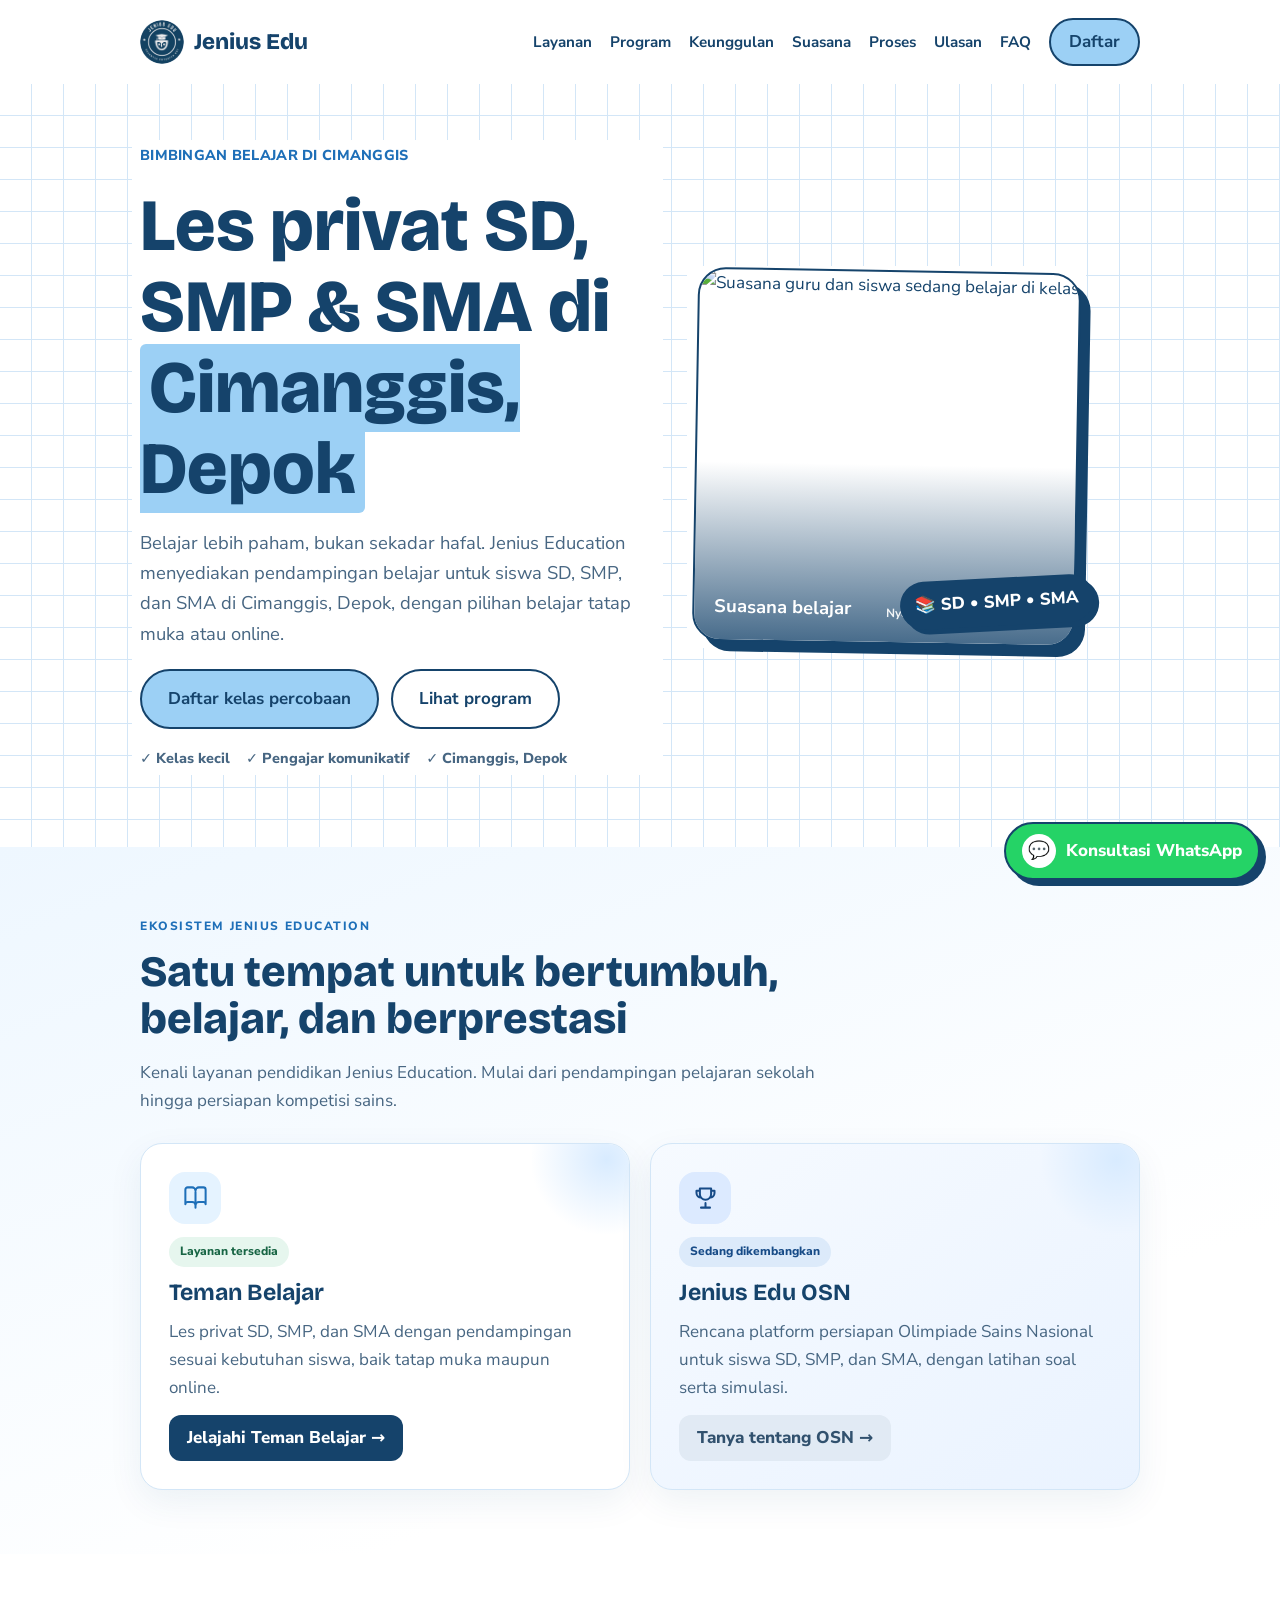
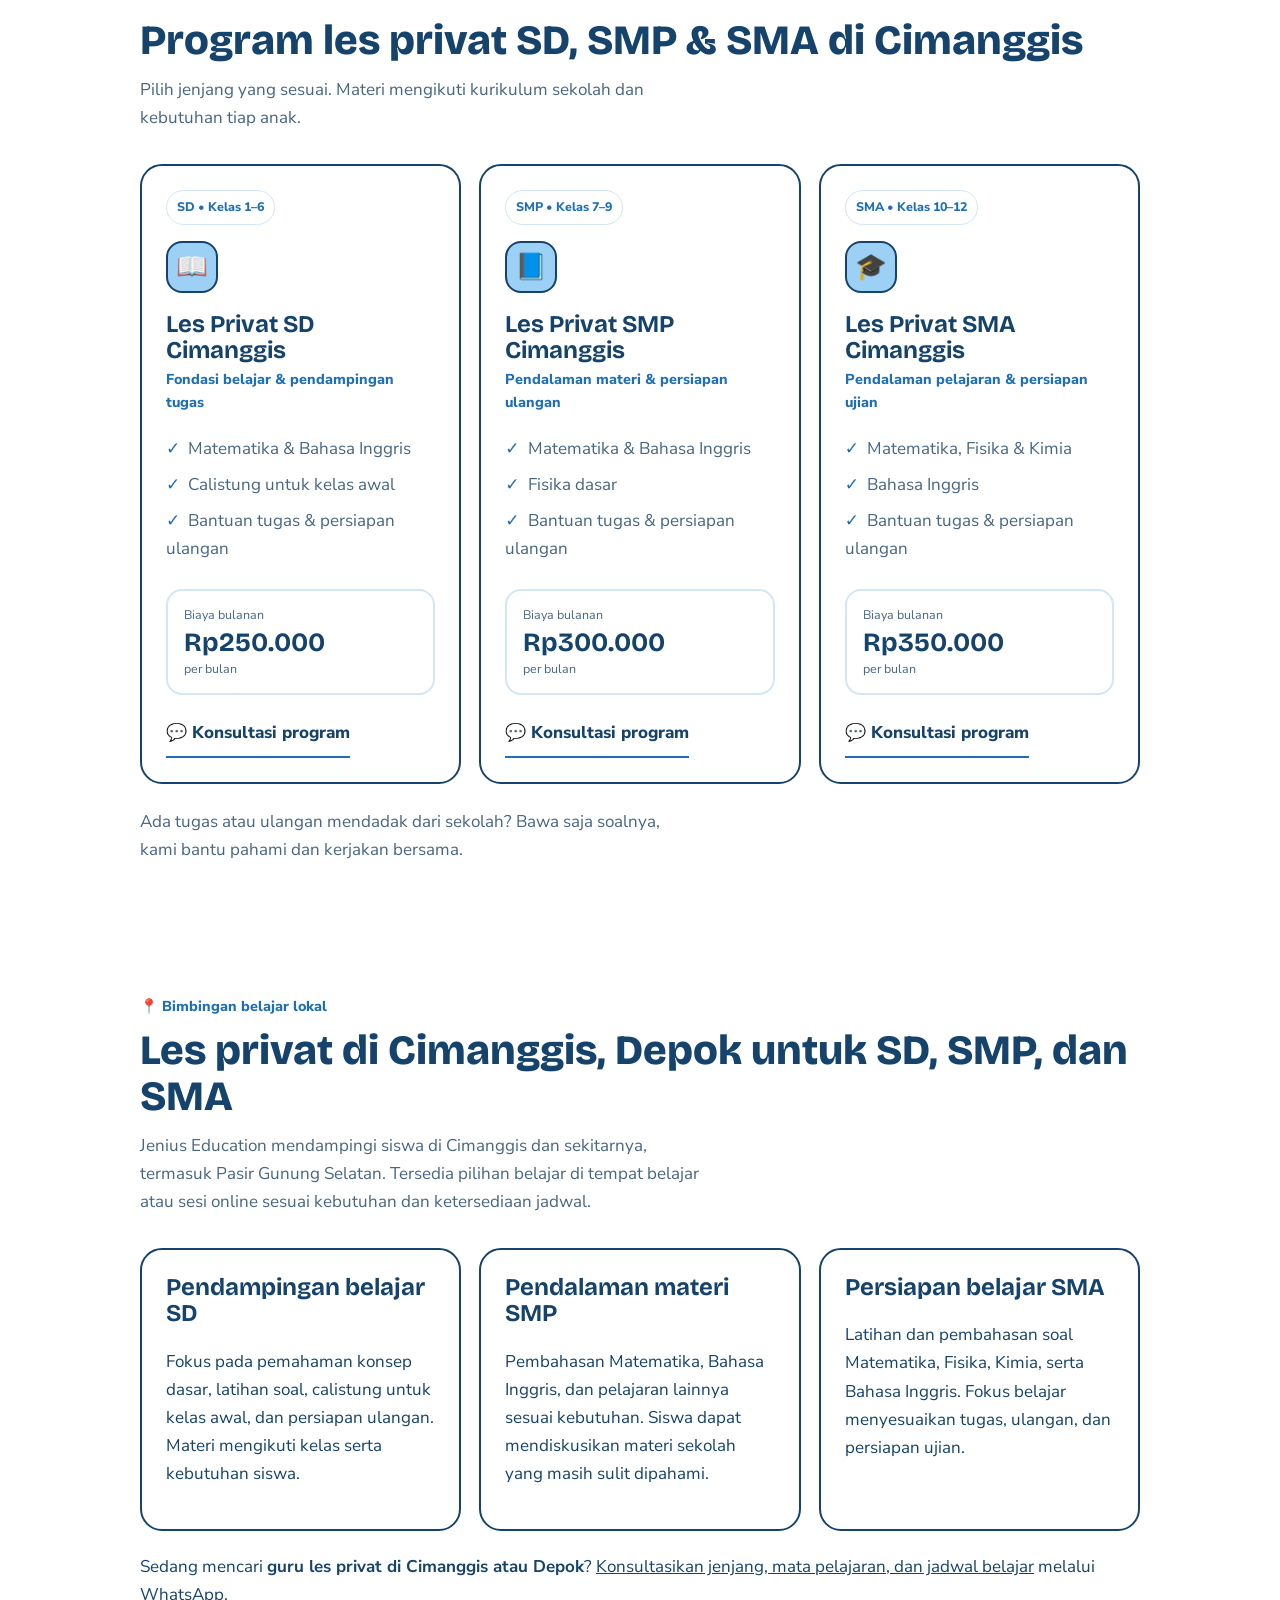
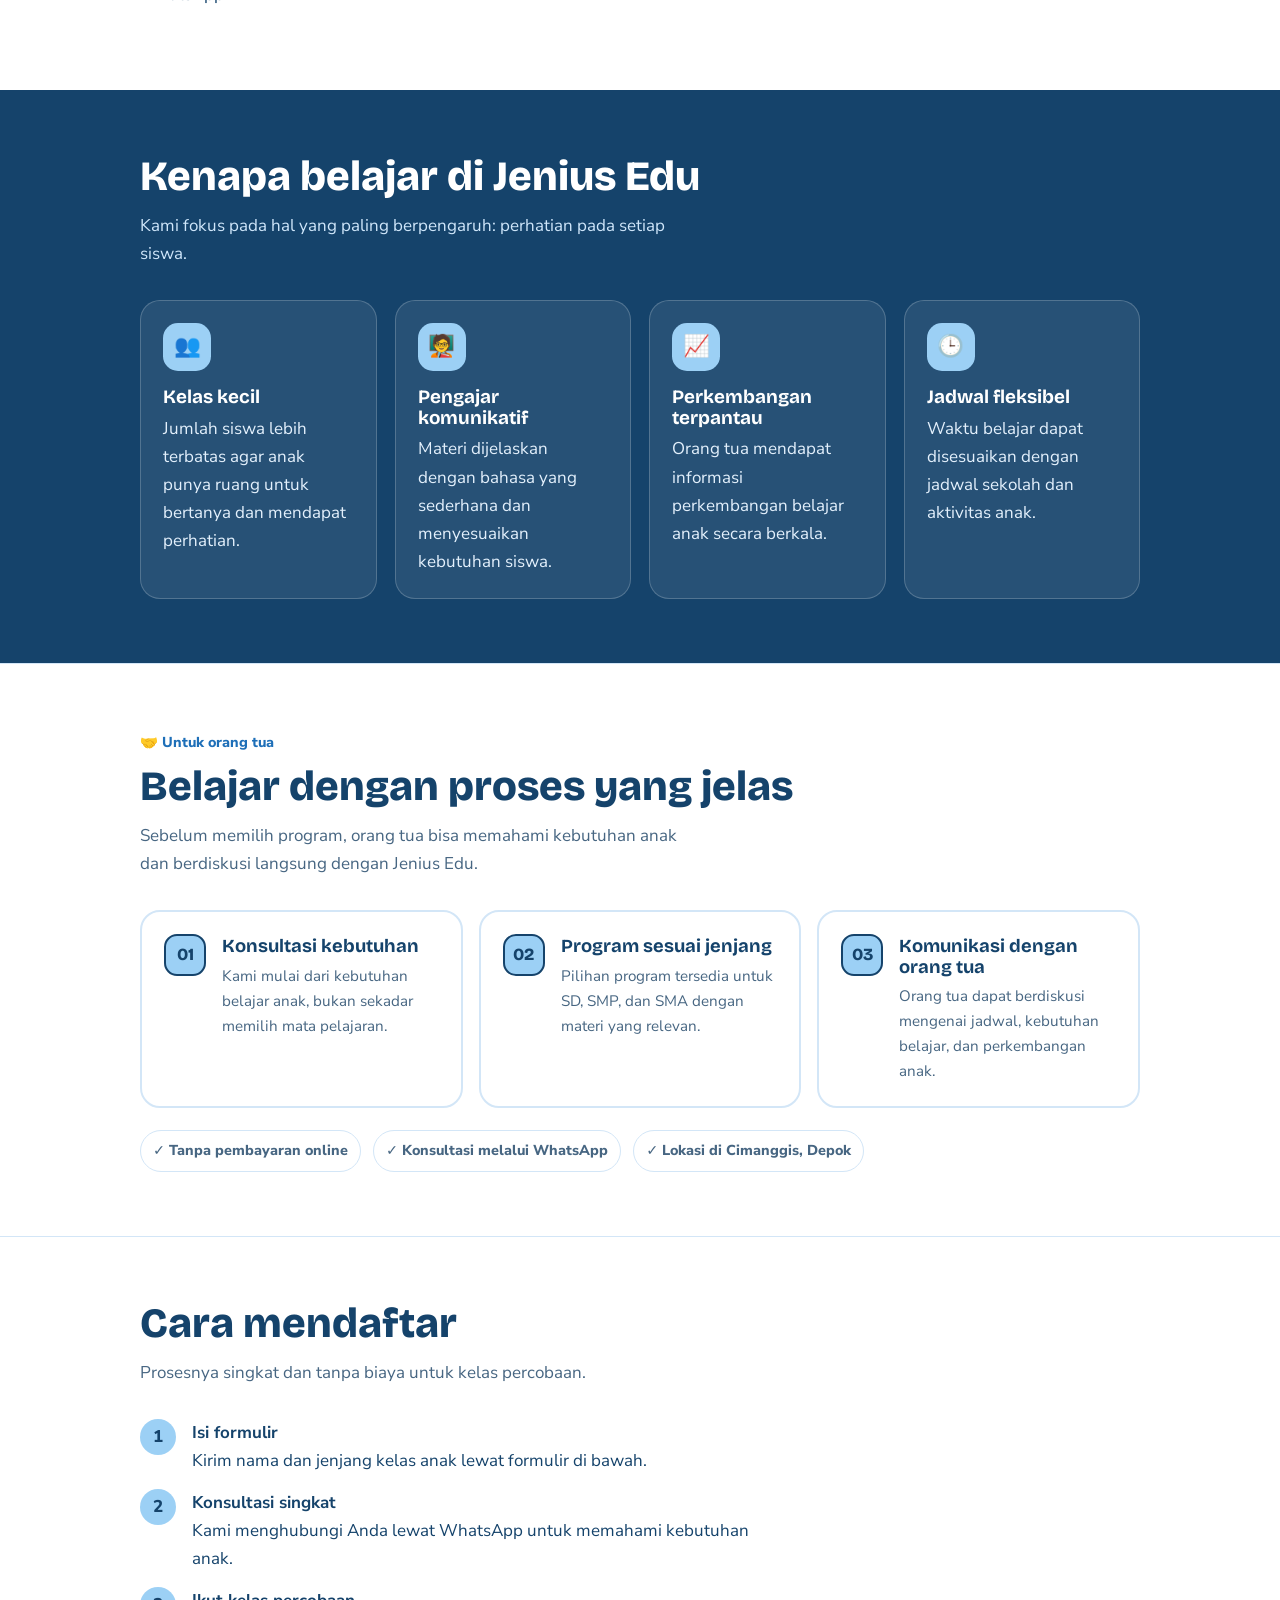
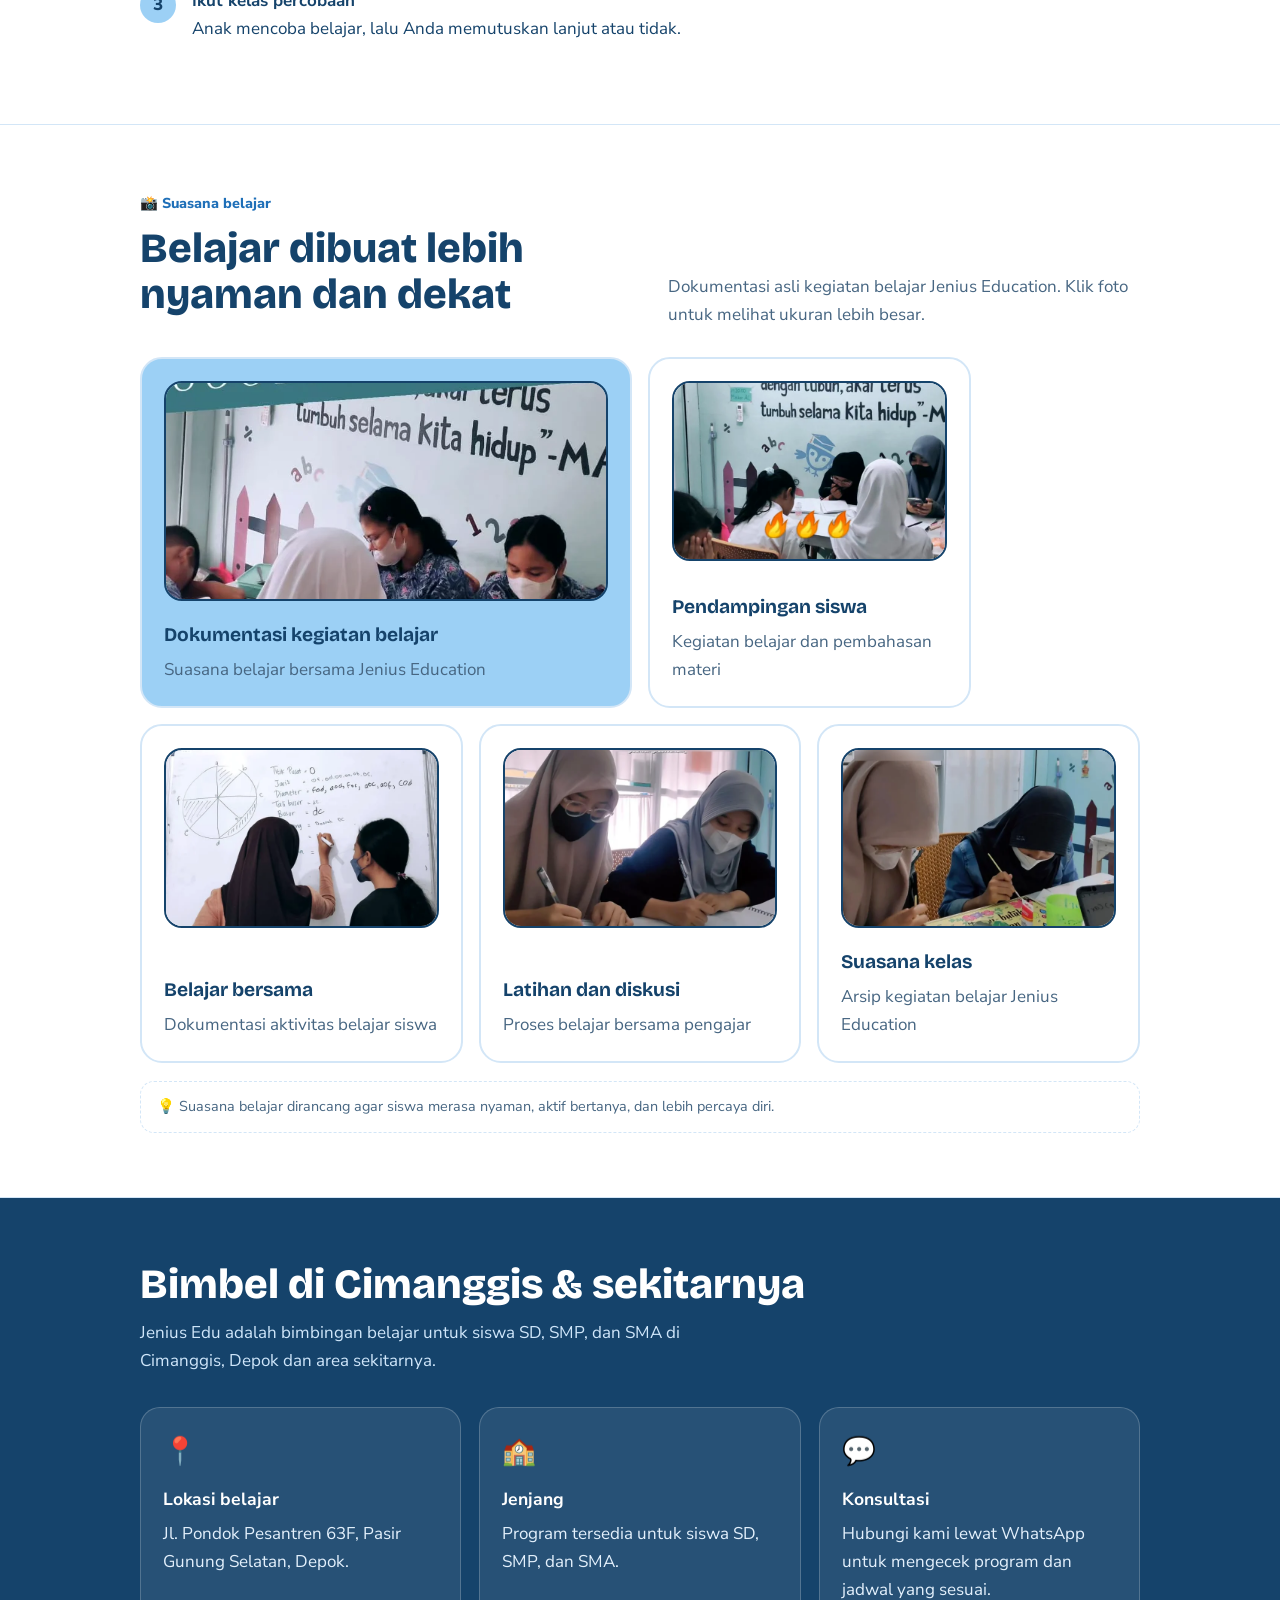
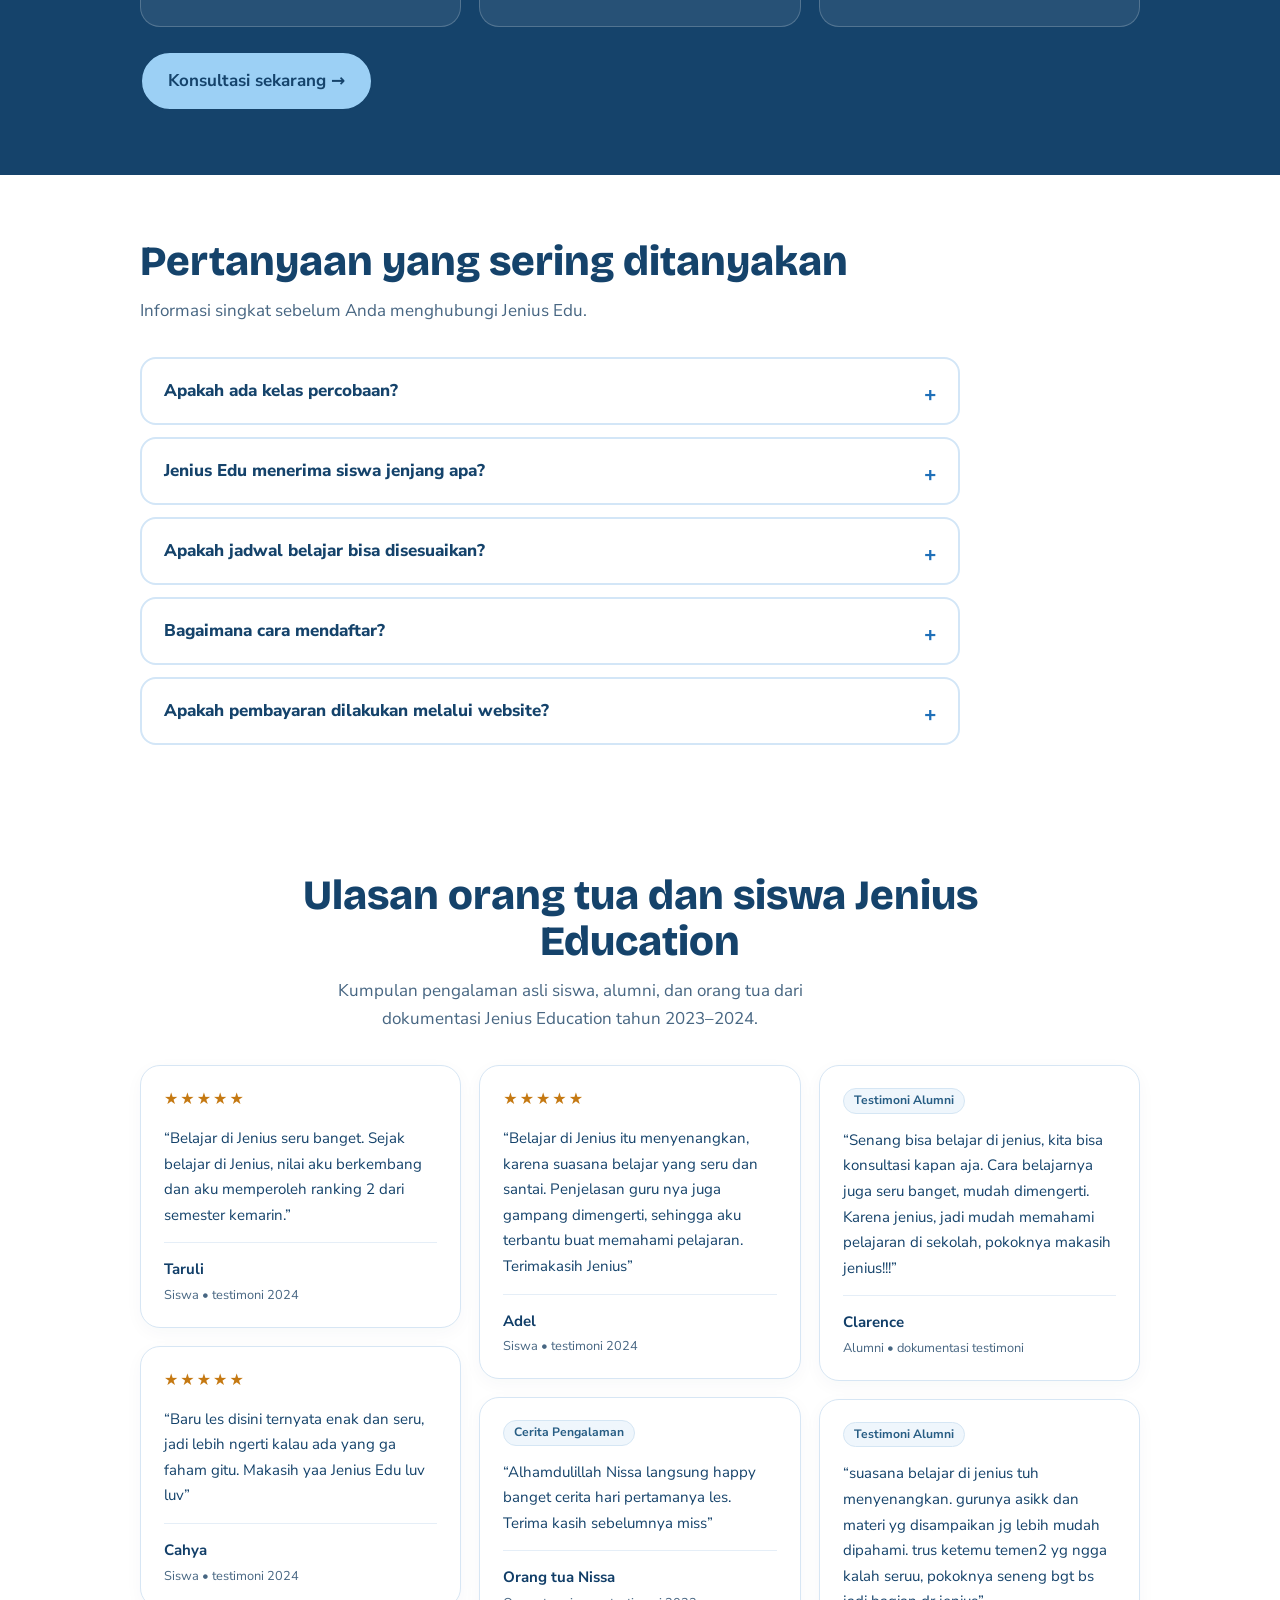
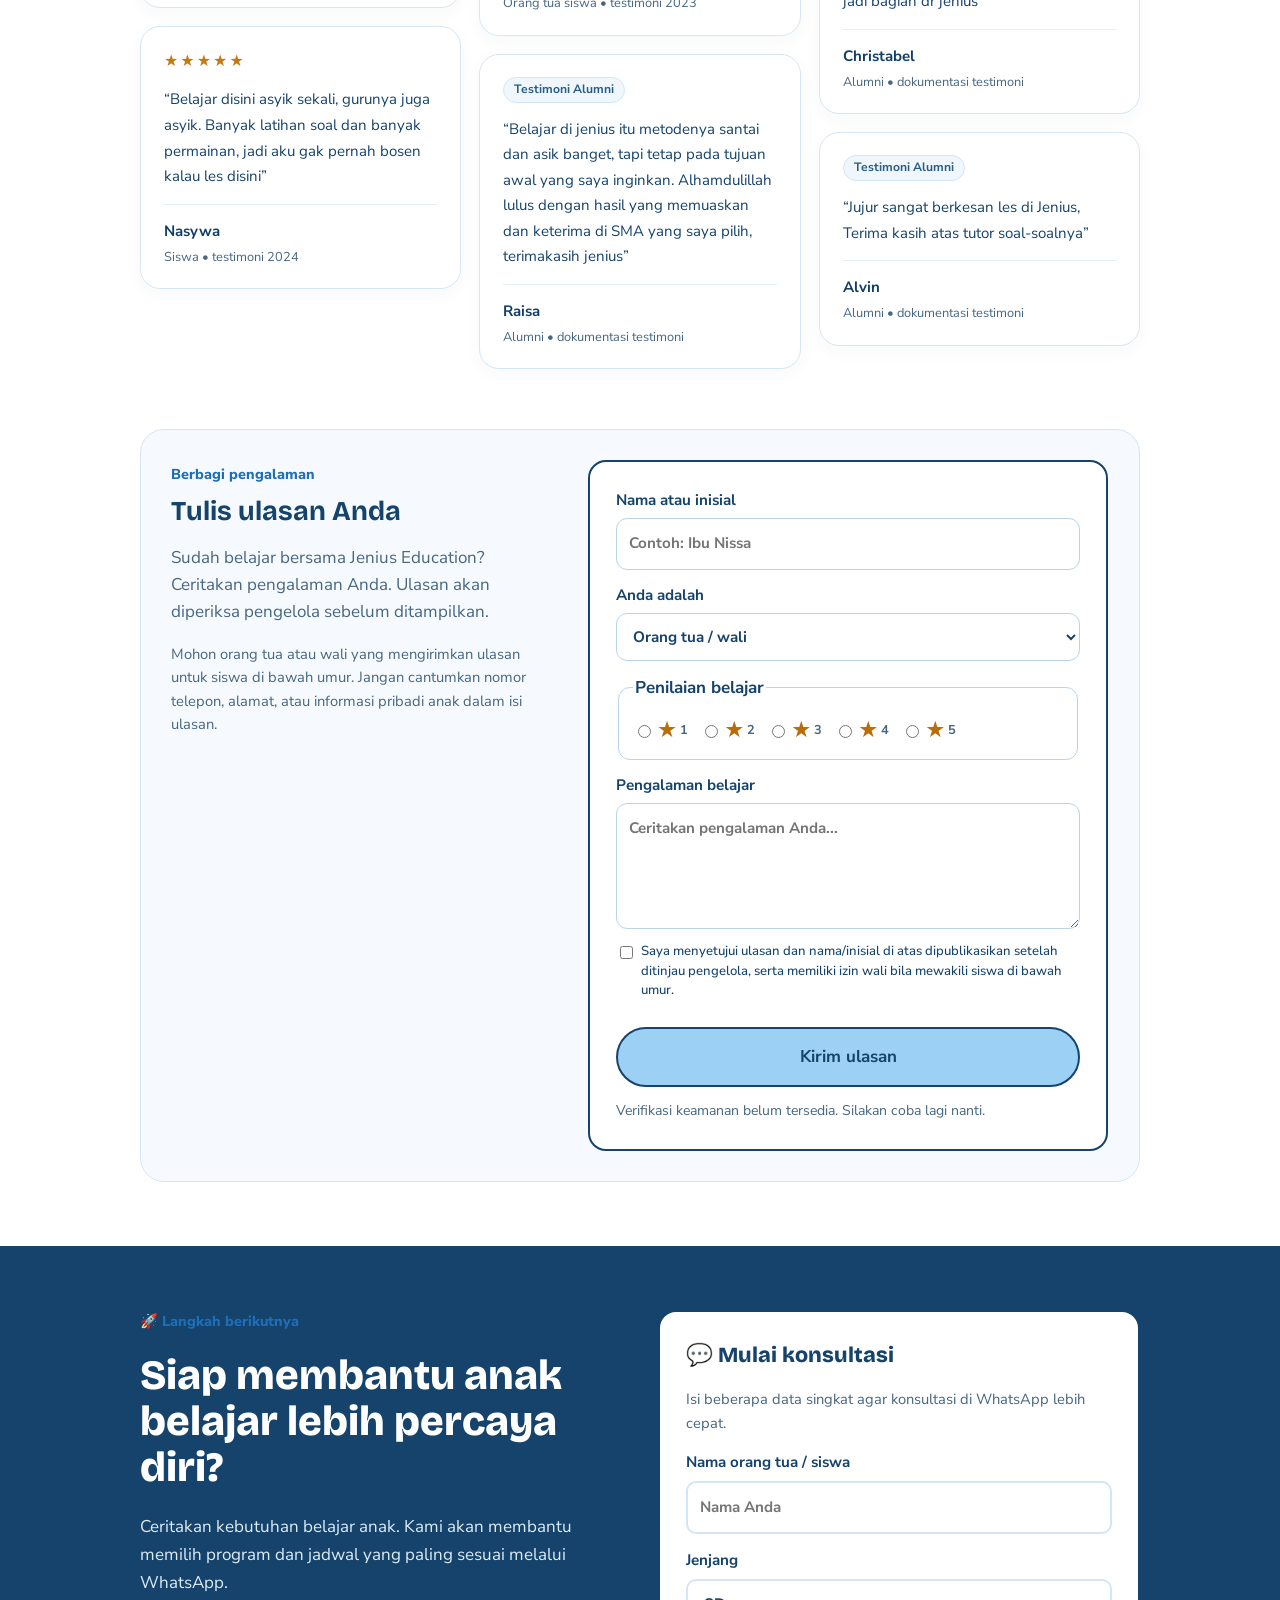
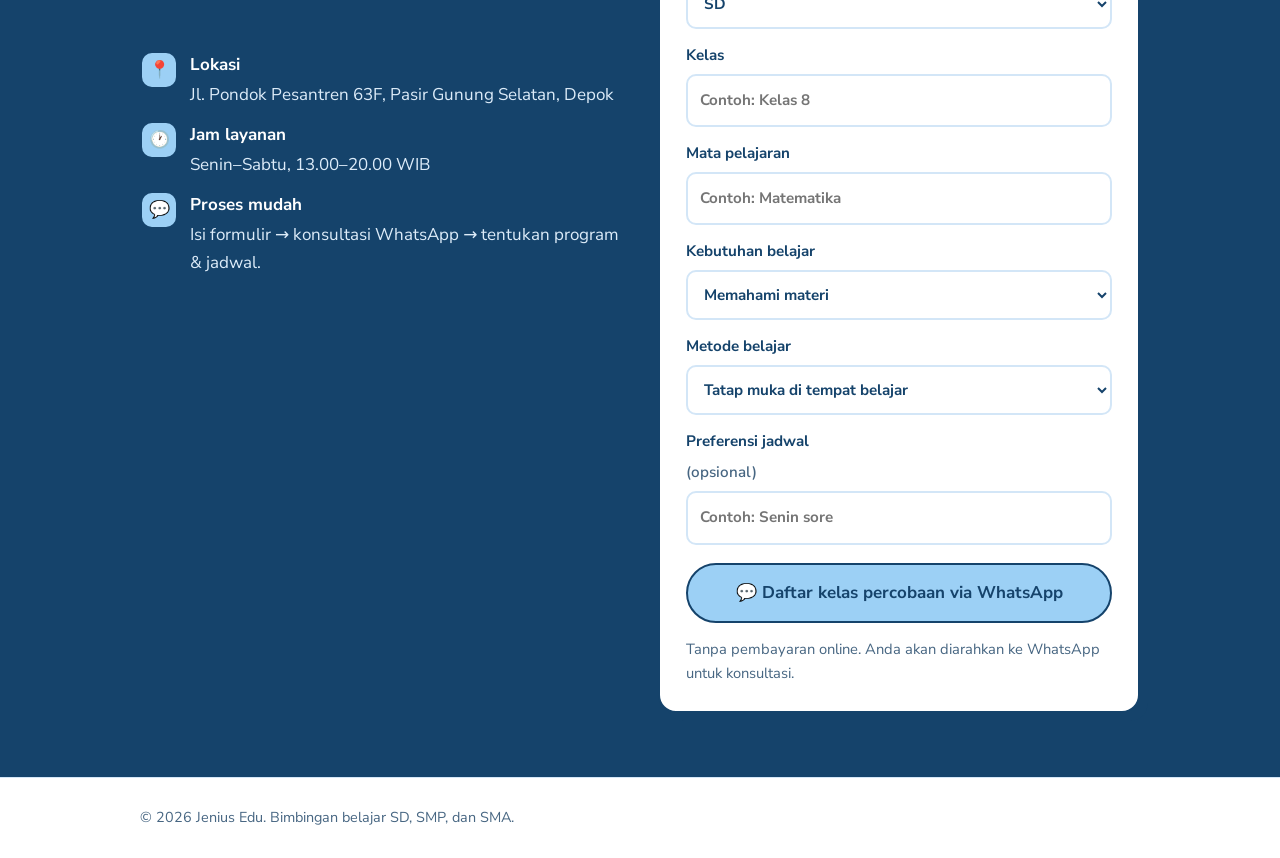
==== commit 35fdcd7a: "Remove redundant student and parent login links from homepage" ====
--- a/index.html
+++ b/index.html
@@ -360,10 +360,6 @@
         <h3>Teman Belajar</h3>
         <p>Les privat SD, SMP, dan SMA dengan pendampingan sesuai kebutuhan siswa, baik tatap muka maupun online.</p>
         <a class="ecosystem-link" href="/teman-belajar.html">Jelajahi Teman Belajar →</a>
-        <div class="teman-belajar-logins" aria-label="Akses portal Teman Belajar">
-          <a class="teman-belajar-login" href="/teman-belajar.html?role=murid" aria-label="Masuk ke Panel Murid Teman Belajar">Login Murid ↗</a>
-          <a class="teman-belajar-login teman-belajar-login--parent" href="/teman-belajar.html?role=parent" aria-label="Masuk ke Portal Orang Tua Teman Belajar">Login Orang Tua ↗</a>
-        </div>
       </article>
       <article class="ecosystem-card ecosystem-card--osn">
         <span class="ecosystem-icon" aria-hidden="true"><svg viewBox="0 0 24 24" fill="none" stroke="currentColor" stroke-width="1.8" stroke-linecap="round" stroke-linejoin="round"><path d="M8 21h8m-4-4v4M7 4h10v5a5 5 0 0 1-10 0V4Zm0 2H4v2a4 4 0 0 0 4 4m9-6h3v2a4 4 0 0 1-4 4"/></svg></span>
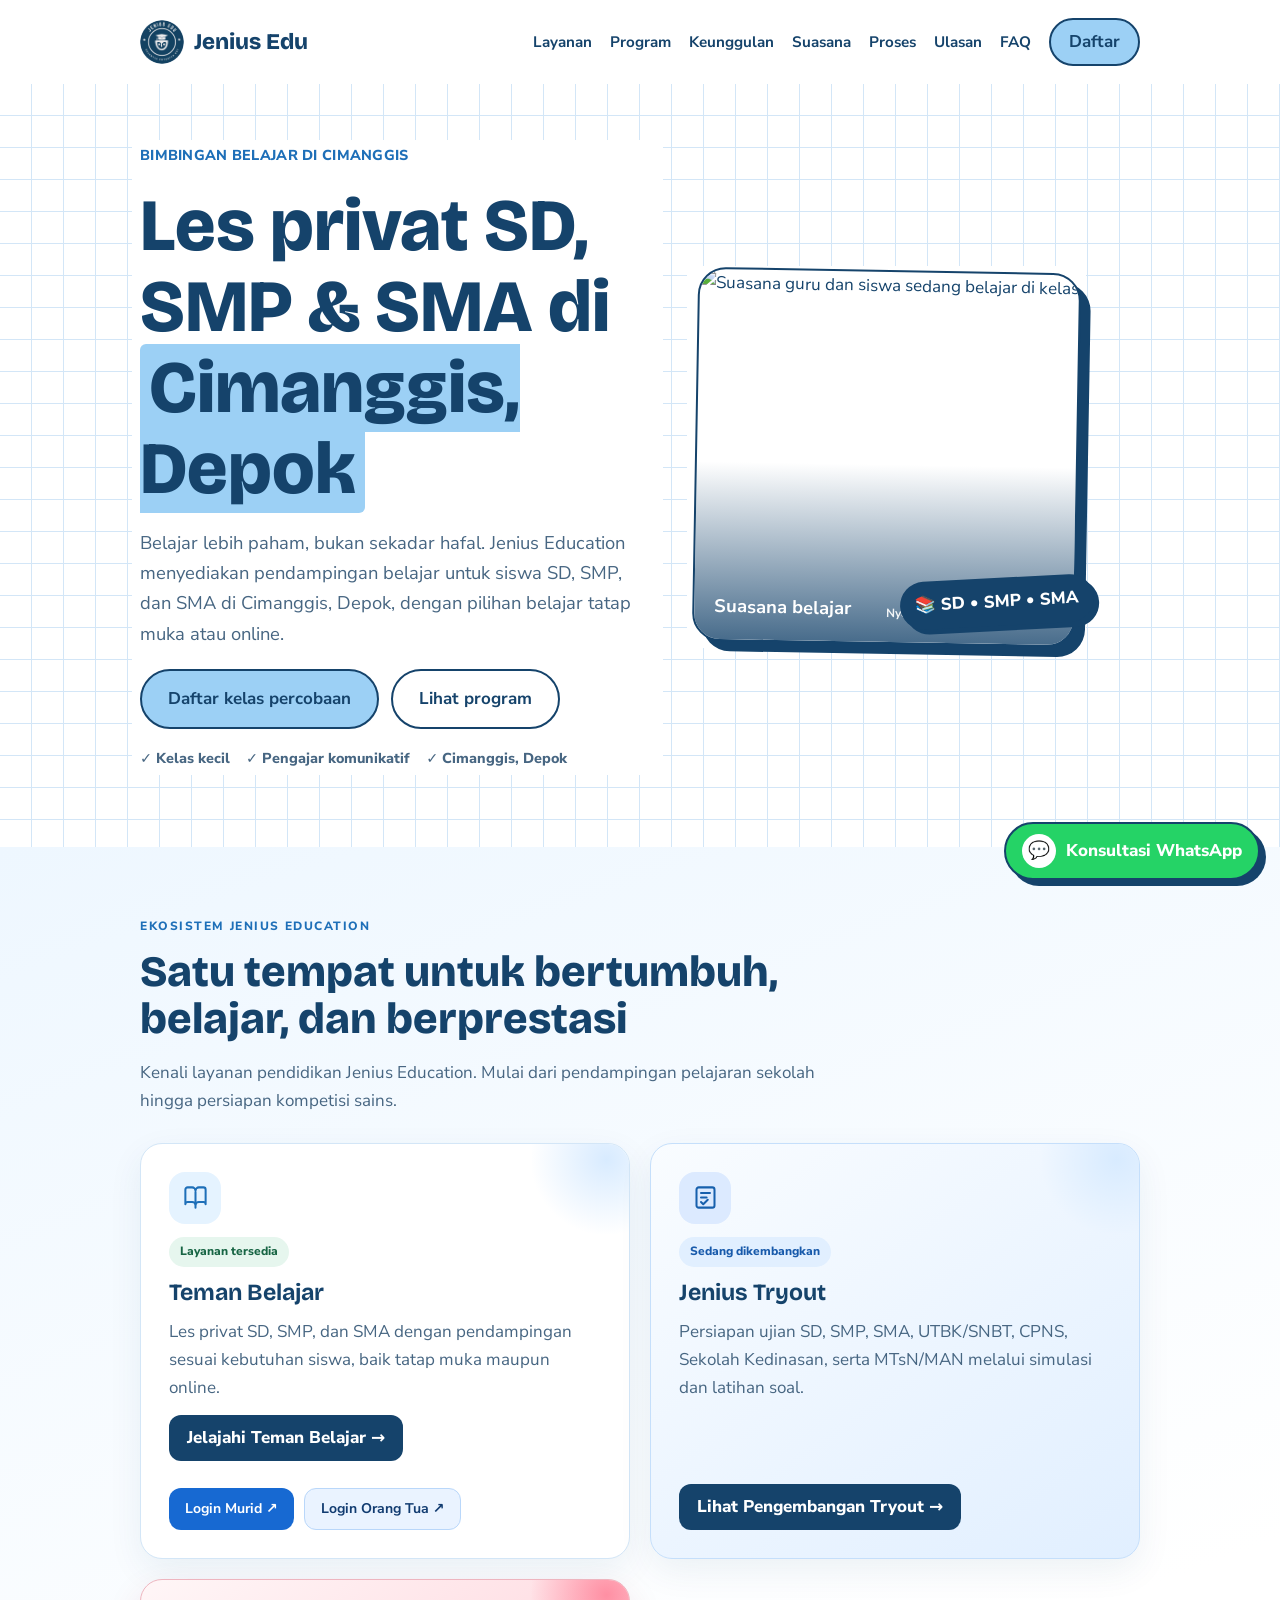
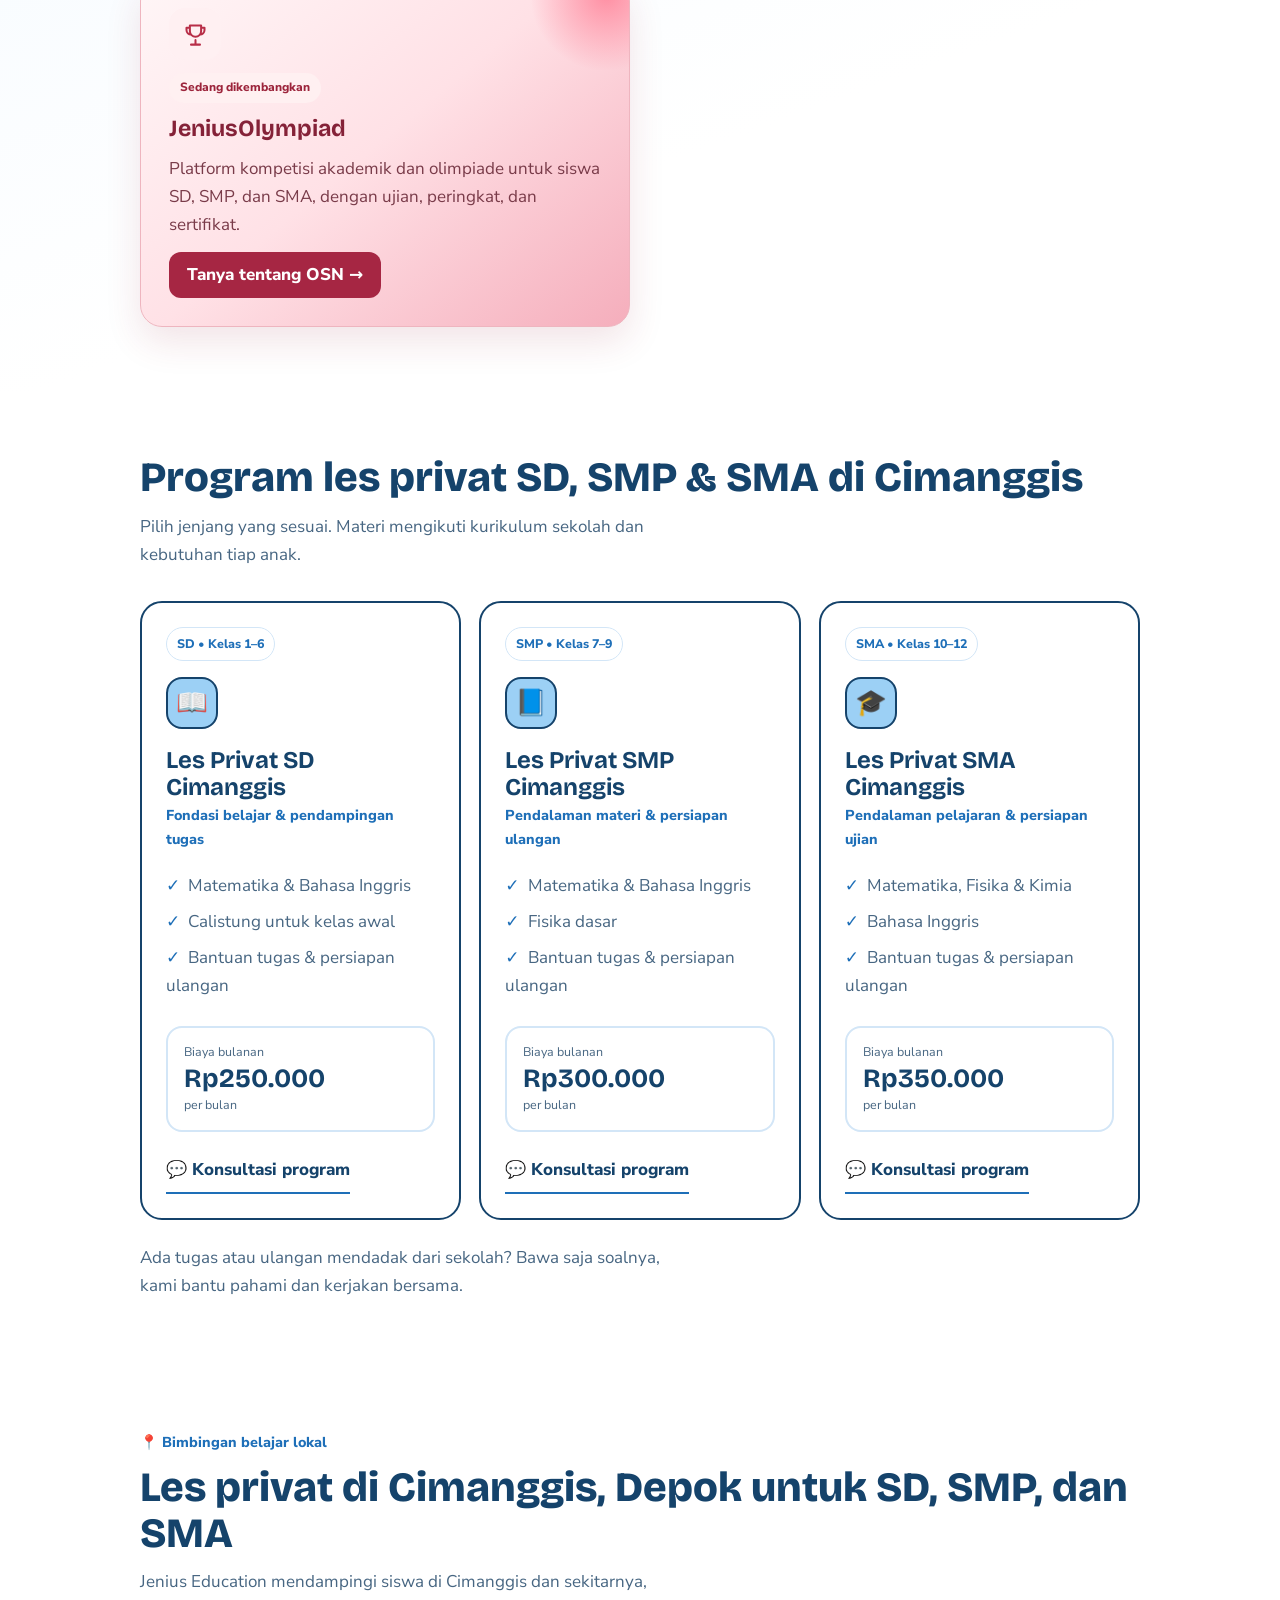
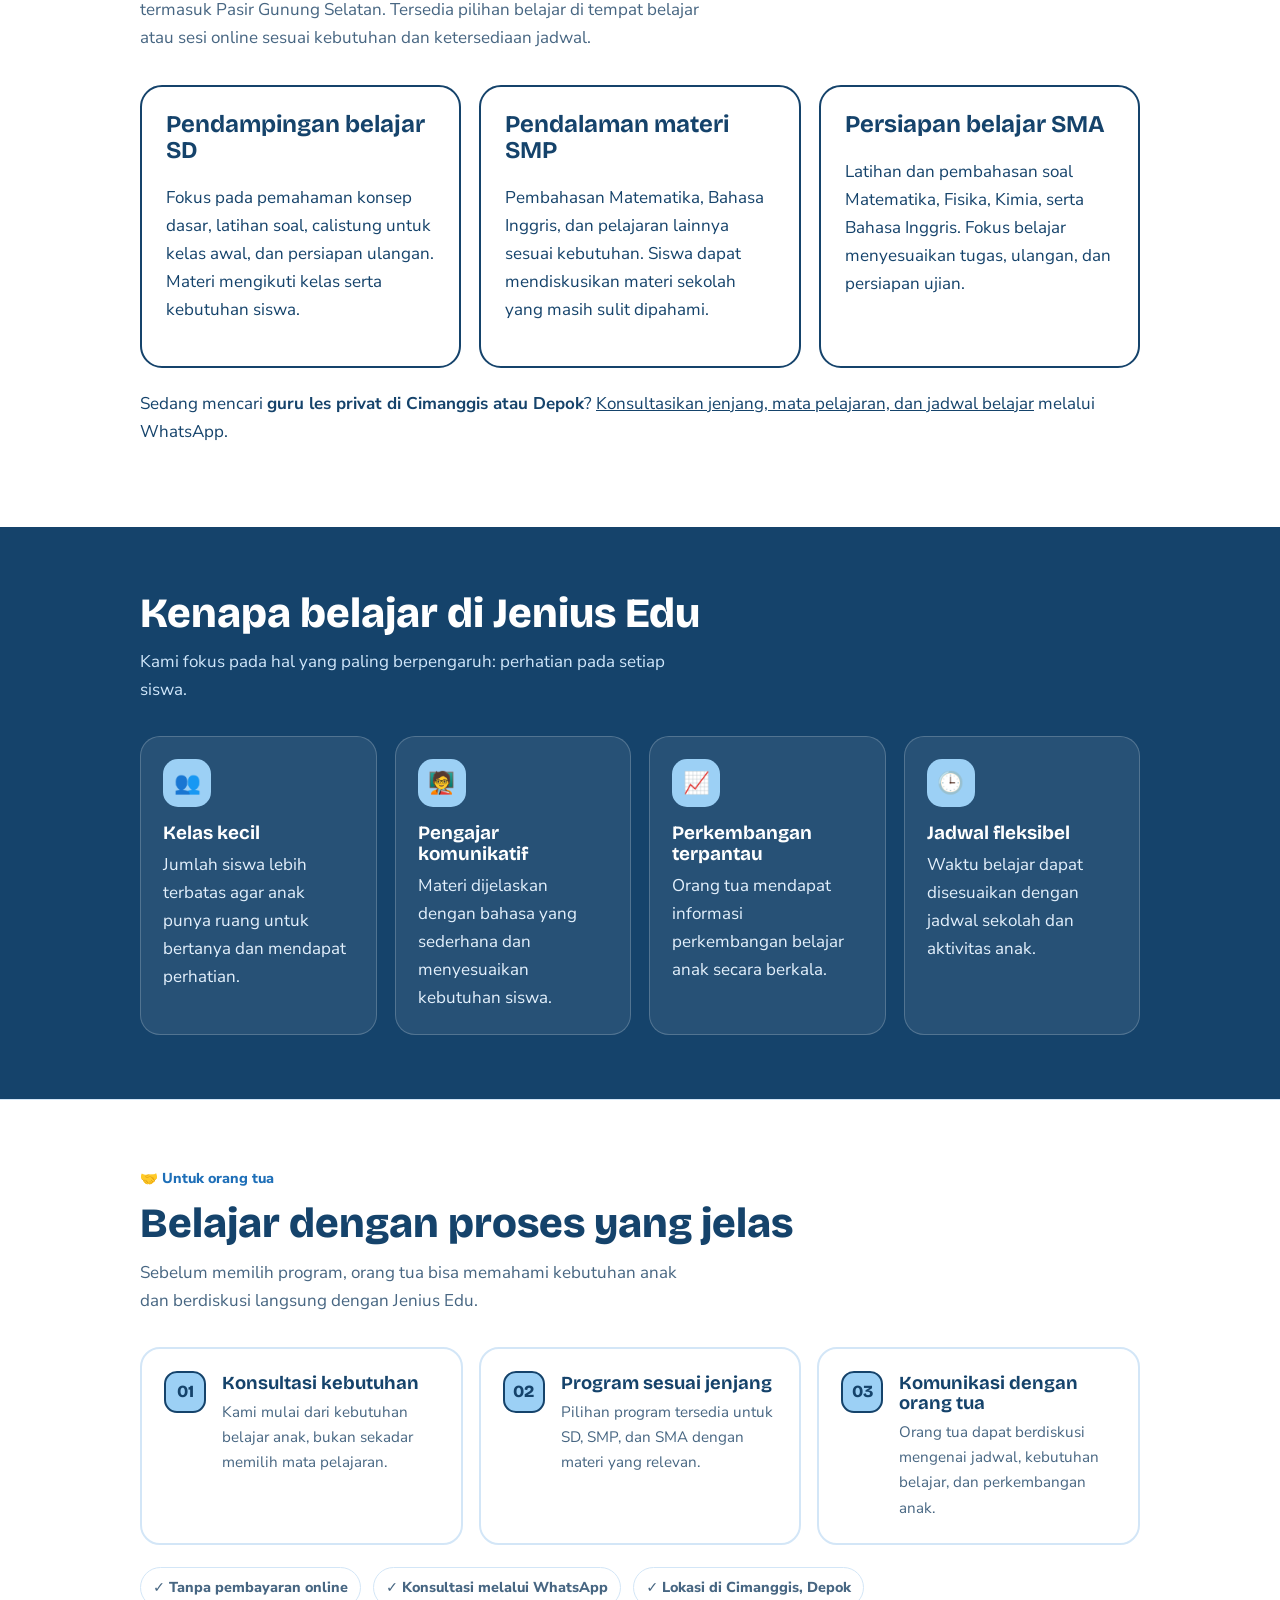
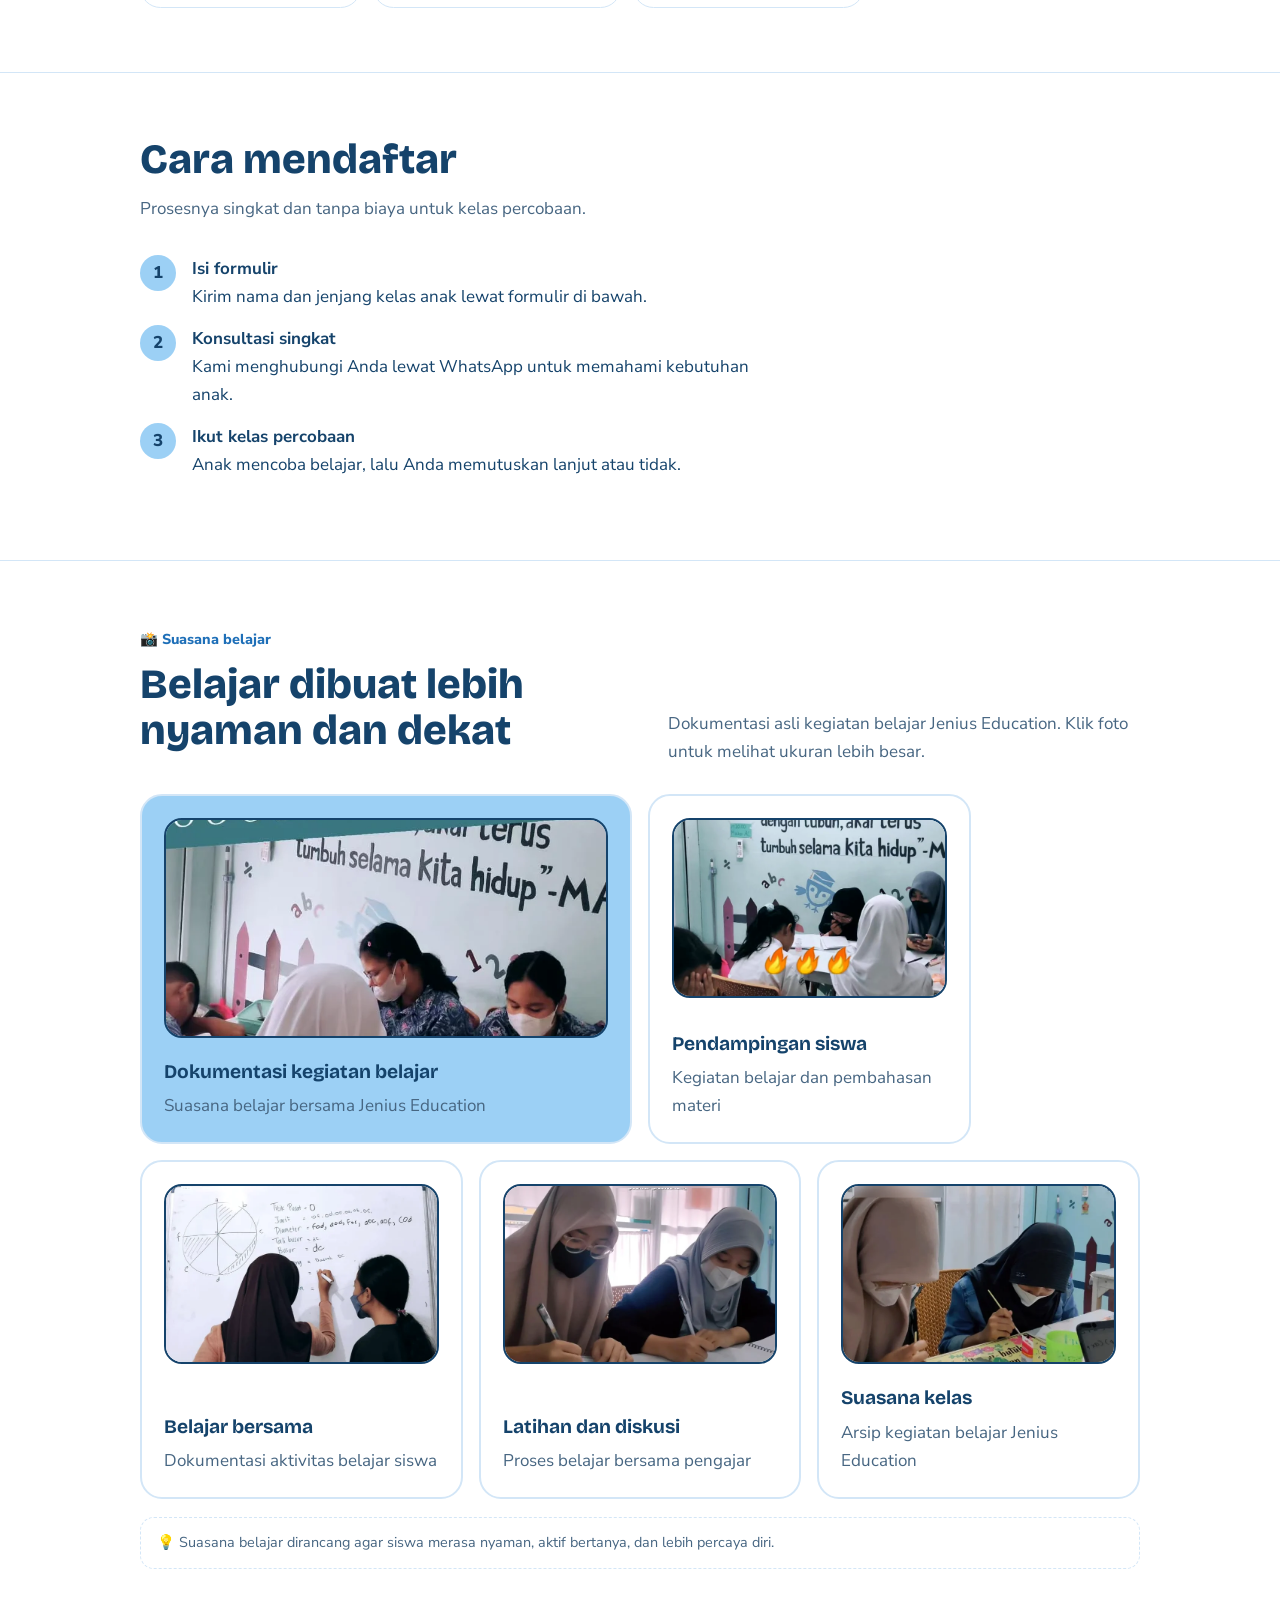
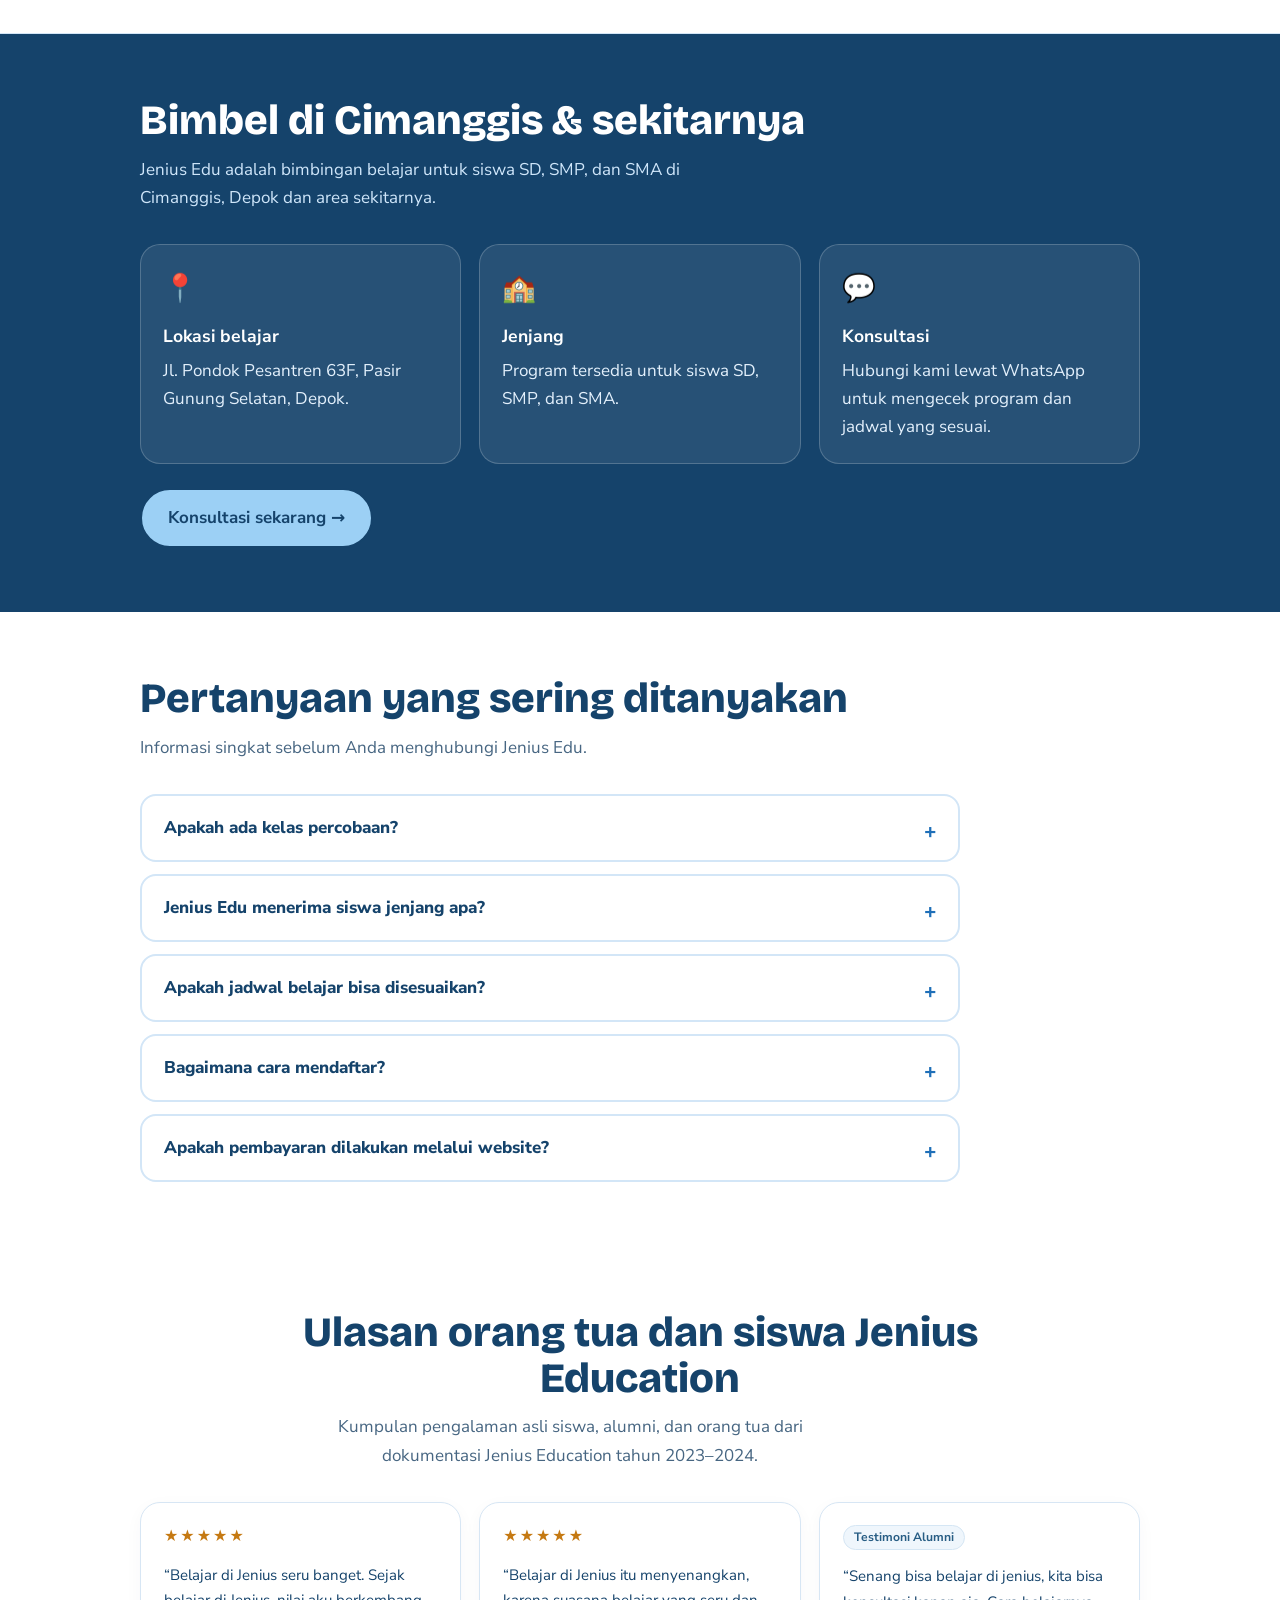
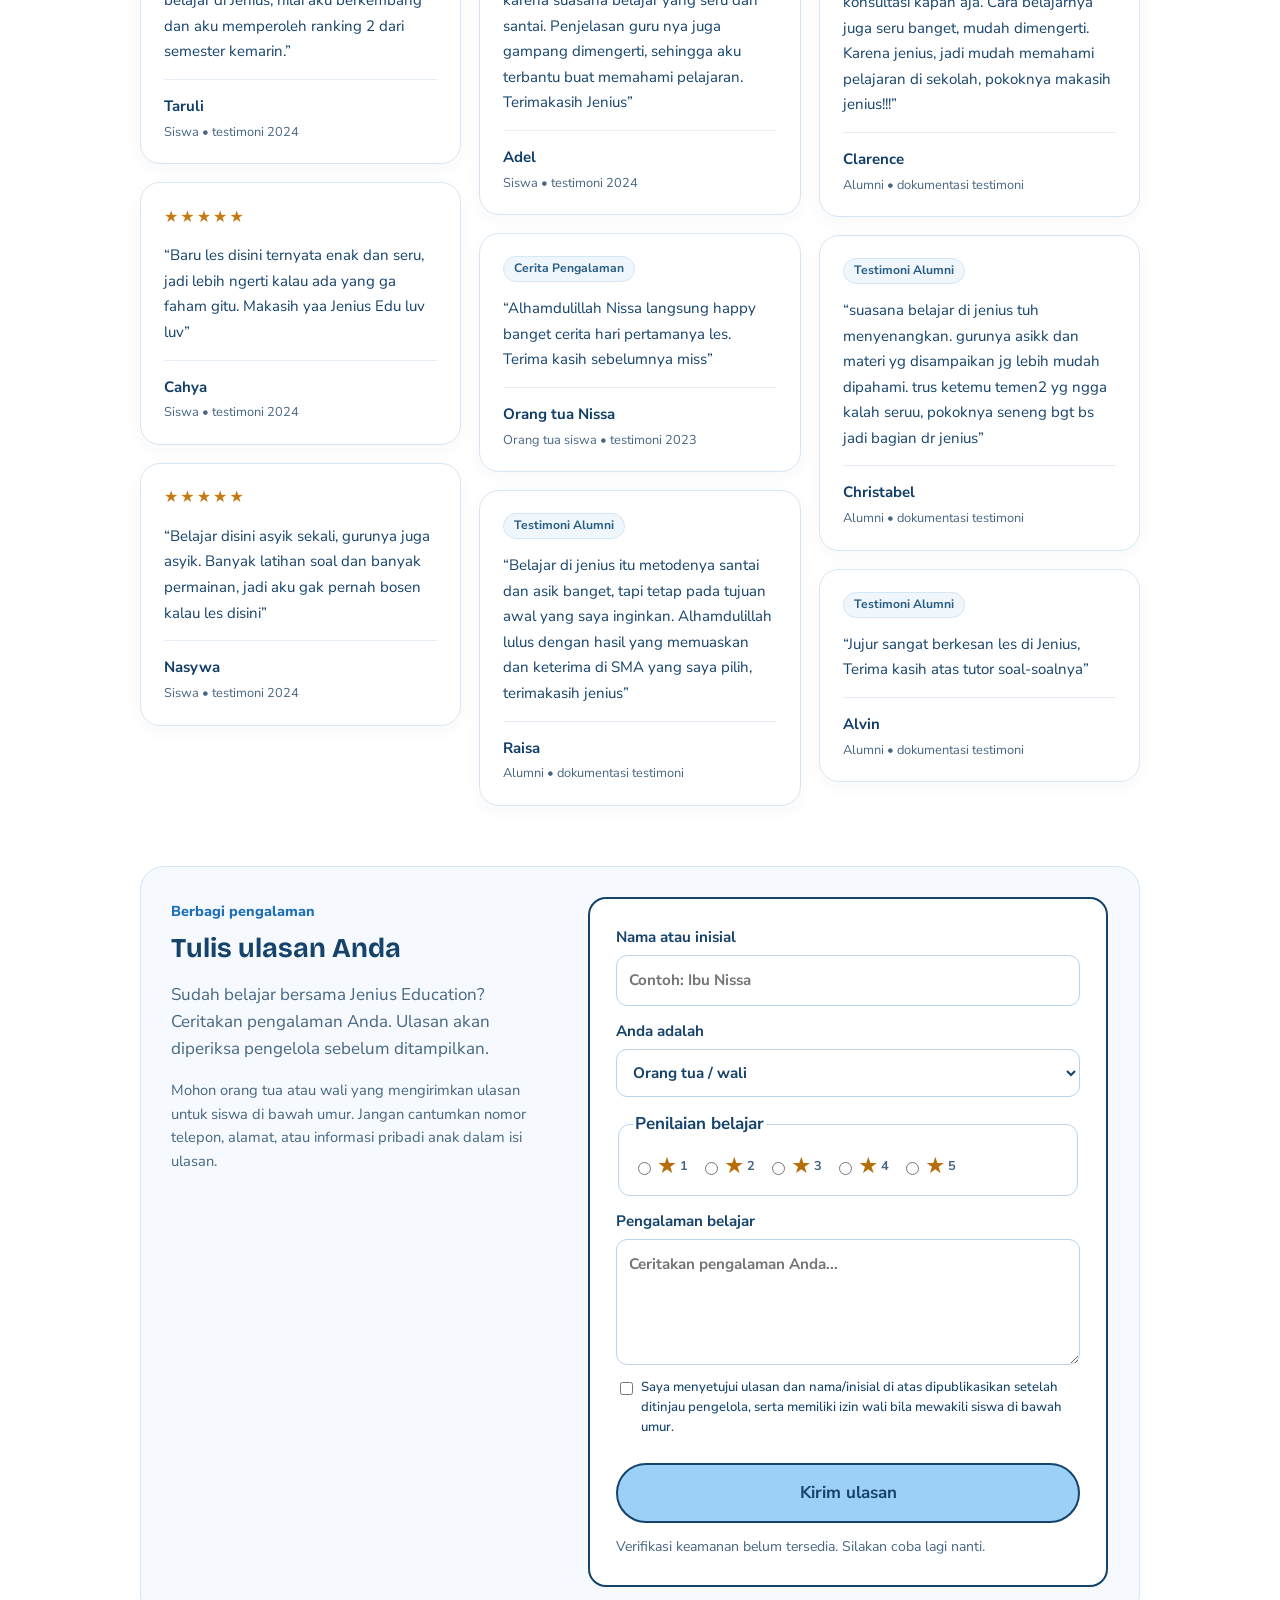
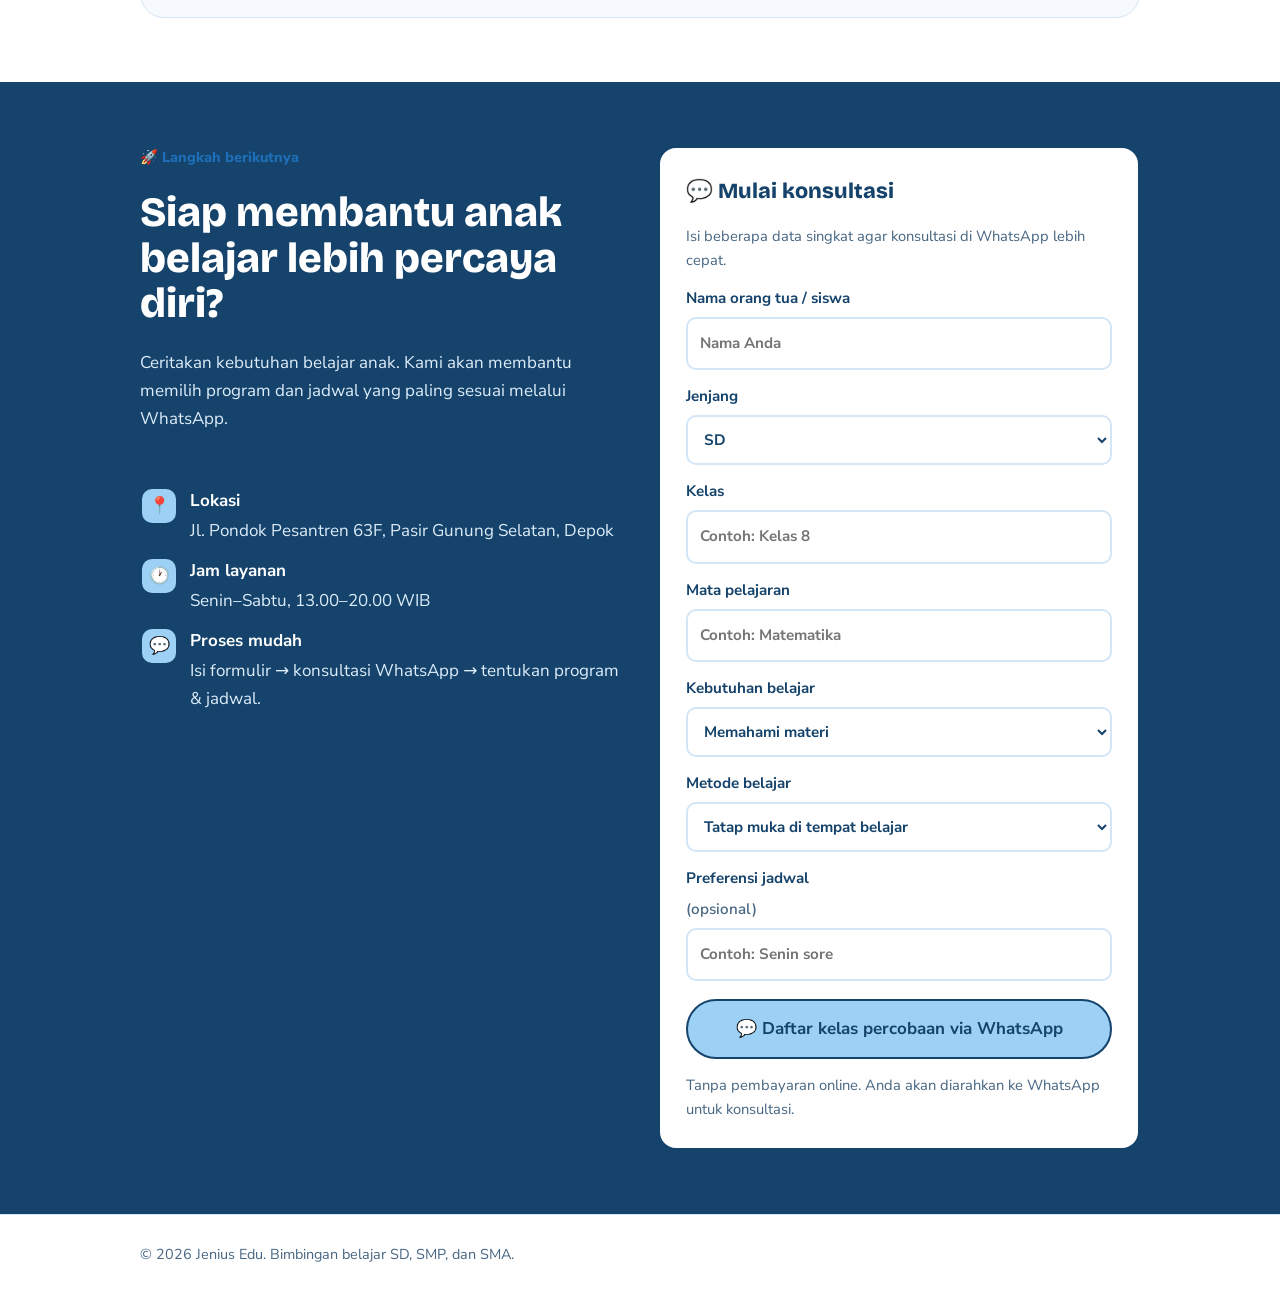
==== commit ced19b4c: "feat: add Tryout ecosystem card and red gradient Olympiad card" ====
--- a/index.html
+++ b/index.html
@@ -225,23 +225,31 @@
 .ecosystem .ecosystem-lead{color:#476682;max-width:690px;margin:15px 0 28px}
 .ecosystem-grid{display:grid;grid-template-columns:repeat(2,minmax(0,1fr));gap:20px}
 .ecosystem-card{position:relative;display:flex;flex-direction:column;align-items:flex-start;gap:13px;background:#fff;border:1px solid #d3e6f7;border-radius:22px;padding:28px;box-shadow:0 12px 35px rgba(21,67,107,.07)}
-.ecosystem-card--osn{background:linear-gradient(145deg,#f6faff,#eaf3ff)}
+.ecosystem-card--osn{background:linear-gradient(140deg,#fff6f7 0%,#ffe1e6 48%,#f5aebc 100%);border-color:#eeb5bf;box-shadow:0 15px 36px rgba(150,34,57,.12)}
+.ecosystem-card--tryout{background:linear-gradient(145deg,#f9fcff,#e1efff);border-color:#c5dffb}
 .ecosystem-card .ecosystem-icon{width:52px;height:52px;display:grid;place-items:center;border-radius:16px;background:#e5f3ff;font-size:25px}
 .ecosystem-card h3{color:#15436b;font-size:1.45rem}
 .ecosystem-card p{color:#476682;margin:0;flex:1}
 .ecosystem-card .ecosystem-status{font-size:12px;font-weight:800;border-radius:99px;background:#e6f6ee;color:#176544;padding:5px 11px}
-.ecosystem-card--osn .ecosystem-status{background:#dceafa;color:#174b87}
+.ecosystem-card--osn .ecosystem-status{background:#fff0f1;color:#9c243b}
+.ecosystem-card--tryout .ecosystem-status{background:#e1efff;color:#185aab}
 .ecosystem-card .ecosystem-link{display:inline-flex;align-items:center;justify-content:center;min-height:44px;border-radius:12px;padding:9px 18px;background:#15436b;color:#fff;text-decoration:none;font-weight:800}
 .ecosystem-card .ecosystem-link:hover,.ecosystem-card .ecosystem-link:focus-visible{background:#1e6fb8;color:#fff}
 .ecosystem-card .ecosystem-link--muted{background:#e1eaf4;color:#31516e}
-@media(max-width:720px){.ecosystem{padding:44px 0}.ecosystem-grid{grid-template-columns:1fr}.ecosystem-card{padding:22px}}
+@media(max-width:960px){.ecosystem-grid{grid-template-columns:repeat(2,minmax(0,1fr))}}@media(max-width:720px){.ecosystem{padding:44px 0}.ecosystem-grid{grid-template-columns:1fr}.ecosystem-card{padding:22px}}
 
 .ecosystem-card{transition:transform .2s ease,box-shadow .2s ease,border-color .2s ease;overflow:hidden}
 .ecosystem-card:before{content:"";position:absolute;top:0;right:0;width:150px;height:150px;transform:translate(35%,-40%);background:radial-gradient(circle,#d8ebff 0%,transparent 72%);pointer-events:none}
 .ecosystem-card:hover{transform:translateY(-4px);box-shadow:0 18px 42px rgba(21,67,107,.13);border-color:#a8cffa}
 .ecosystem-card .ecosystem-icon{color:#1e6fb8}
 .ecosystem-card .ecosystem-icon svg{width:27px;height:27px;display:block}
-.ecosystem-card--osn .ecosystem-icon{background:#dceaff;color:#174b87}
+.ecosystem-card--osn .ecosystem-icon{background:#fff0f2;color:#b82e48}
+.ecosystem-card--tryout .ecosystem-icon{background:#dceaff;color:#1760ad}
+.ecosystem-card--osn:before{background:radial-gradient(circle,#ff8fa3 0%,transparent 72%)}
+.ecosystem-card--osn h3{color:#852238}
+.ecosystem-card--osn p{color:#793b49}
+.ecosystem-card--osn .ecosystem-link--muted{background:#a62643;color:#fff}
+.ecosystem-card--osn .ecosystem-link--muted:hover{background:#841a33;color:#fff}
 .ecosystem-card .ecosystem-link{transition:background .2s ease,transform .2s ease}
 .ecosystem-card .ecosystem-link:focus-visible{outline:3px solid #69aaf3;outline-offset:3px}
 .ecosystem-card .ecosystem-link--muted:hover{background:#c9def6;color:#153d69}
@@ -360,12 +368,23 @@
         <h3>Teman Belajar</h3>
         <p>Les privat SD, SMP, dan SMA dengan pendampingan sesuai kebutuhan siswa, baik tatap muka maupun online.</p>
         <a class="ecosystem-link" href="/teman-belajar.html">Jelajahi Teman Belajar →</a>
+        <div class="teman-belajar-logins" aria-label="Akses portal Teman Belajar">
+          <a class="teman-belajar-login" href="/teman-belajar.html?role=murid" aria-label="Masuk ke Panel Murid Teman Belajar">Login Murid ↗</a>
+          <a class="teman-belajar-login teman-belajar-login--parent" href="/teman-belajar.html?role=parent" aria-label="Masuk ke Portal Orang Tua Teman Belajar">Login Orang Tua ↗</a>
+        </div>
+      </article>
+      <article class="ecosystem-card ecosystem-card--tryout">
+        <span class="ecosystem-icon" aria-hidden="true"><svg viewBox="0 0 24 24" fill="none" stroke="currentColor" stroke-width="1.8" stroke-linecap="round" stroke-linejoin="round"><rect x="4" y="3" width="16" height="18" rx="2"/><path d="M8 8h8M8 12h5m-5 4 2 2 4-4"/></svg></span>
+        <span class="ecosystem-status">Sedang dikembangkan</span>
+        <h3>Jenius Tryout</h3>
+        <p>Persiapan ujian SD, SMP, SMA, UTBK/SNBT, CPNS, Sekolah Kedinasan, serta MTsN/MAN melalui simulasi dan latihan soal.</p>
+        <a class="ecosystem-link" href="https://github.com/Alfin354313/jeniusedu-tryout-byjeniusedu" target="_blank" rel="noopener noreferrer" aria-label="Lihat pengembangan Jenius Tryout di GitHub">Lihat Pengembangan Tryout →</a>
       </article>
       <article class="ecosystem-card ecosystem-card--osn">
         <span class="ecosystem-icon" aria-hidden="true"><svg viewBox="0 0 24 24" fill="none" stroke="currentColor" stroke-width="1.8" stroke-linecap="round" stroke-linejoin="round"><path d="M8 21h8m-4-4v4M7 4h10v5a5 5 0 0 1-10 0V4Zm0 2H4v2a4 4 0 0 0 4 4m9-6h3v2a4 4 0 0 1-4 4"/></svg></span>
         <span class="ecosystem-status">Sedang dikembangkan</span>
-        <h3>Jenius Edu OSN</h3>
-        <p>Rencana platform persiapan Olimpiade Sains Nasional untuk siswa SD, SMP, dan SMA, dengan latihan soal serta simulasi.</p>
+        <h3>JeniusOlympiad</h3>
+        <p>Platform kompetisi akademik dan olimpiade untuk siswa SD, SMP, dan SMA, dengan ujian, peringkat, dan sertifikat.</p>
         <a class="ecosystem-link ecosystem-link--muted" href="https://wa.me/62895708048200?text=Halo%20Jenius%20Education%2C%20saya%20ingin%20bertanya%20tentang%20program%20Jenius%20Edu%20OSN." target="_blank" rel="noopener noreferrer" aria-label="Konsultasi Jenius Edu OSN melalui WhatsApp">Tanya tentang OSN →</a>
       </article>
     </div>
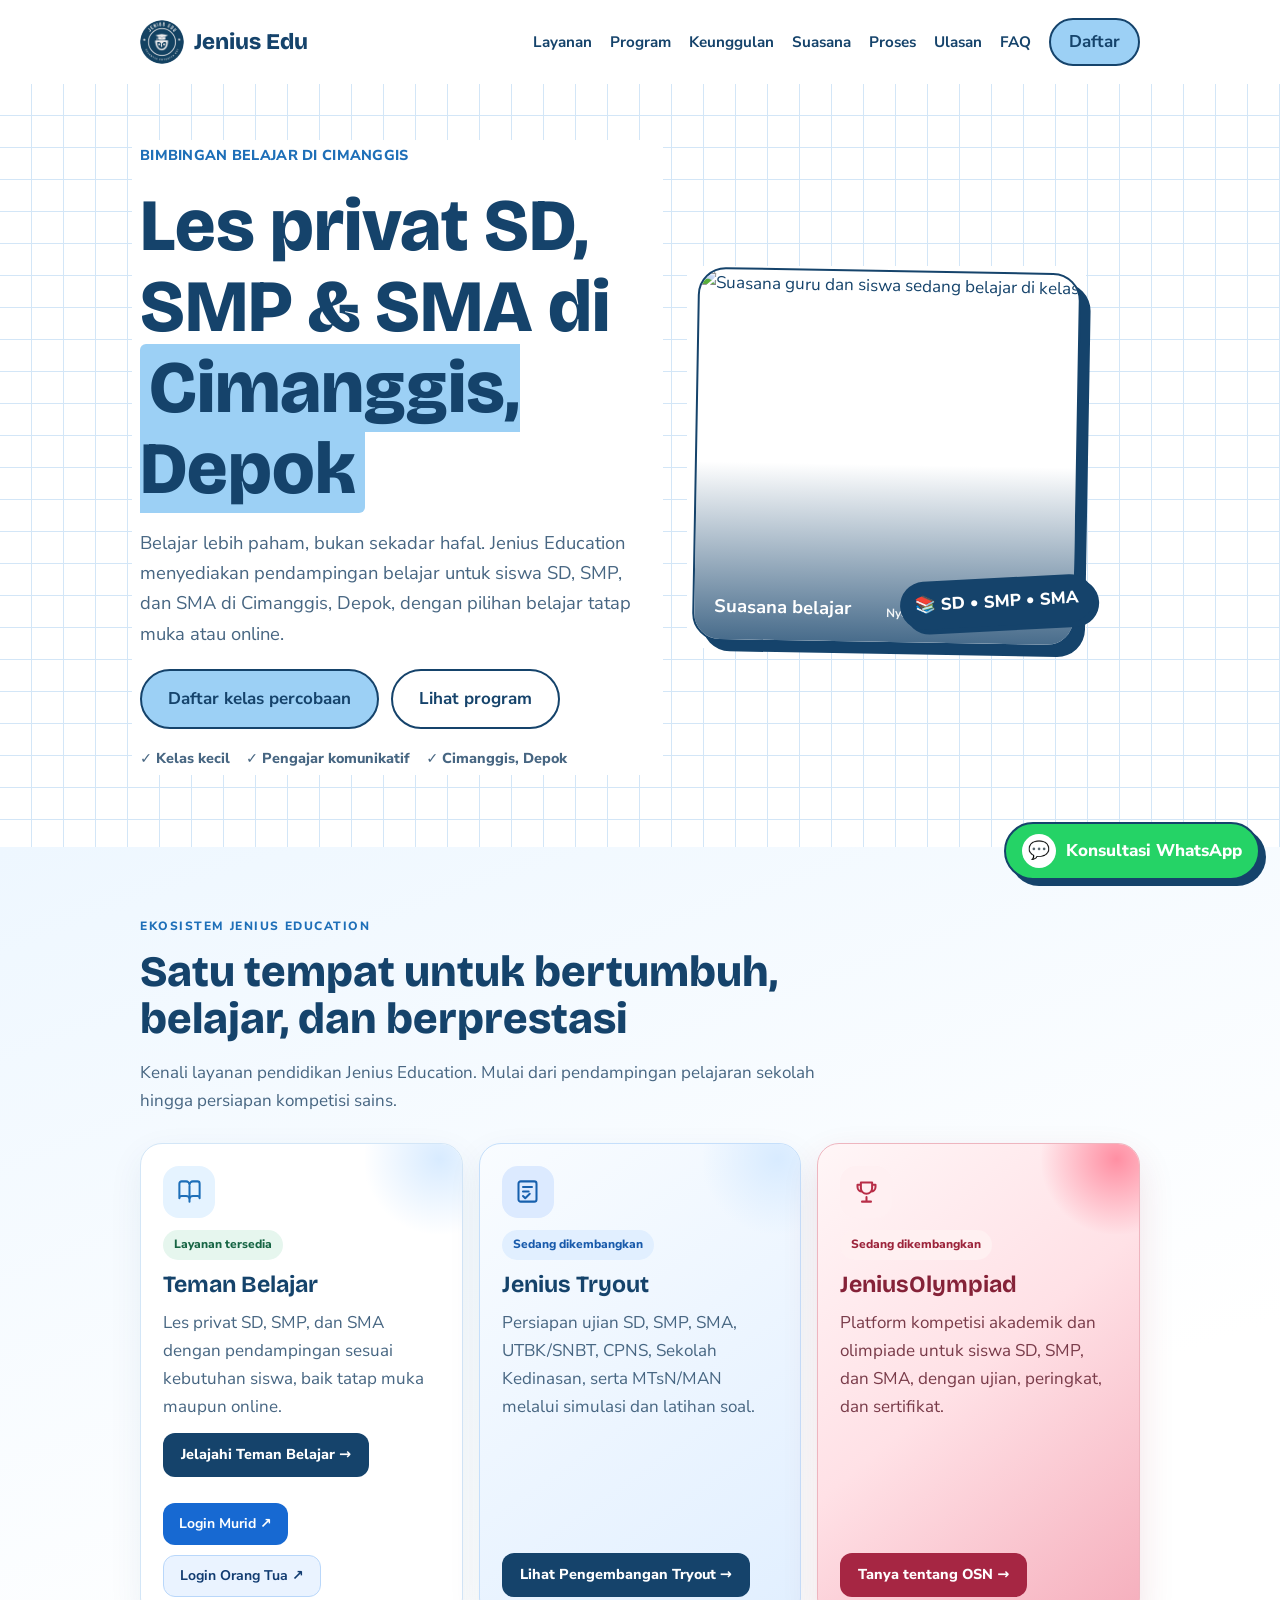
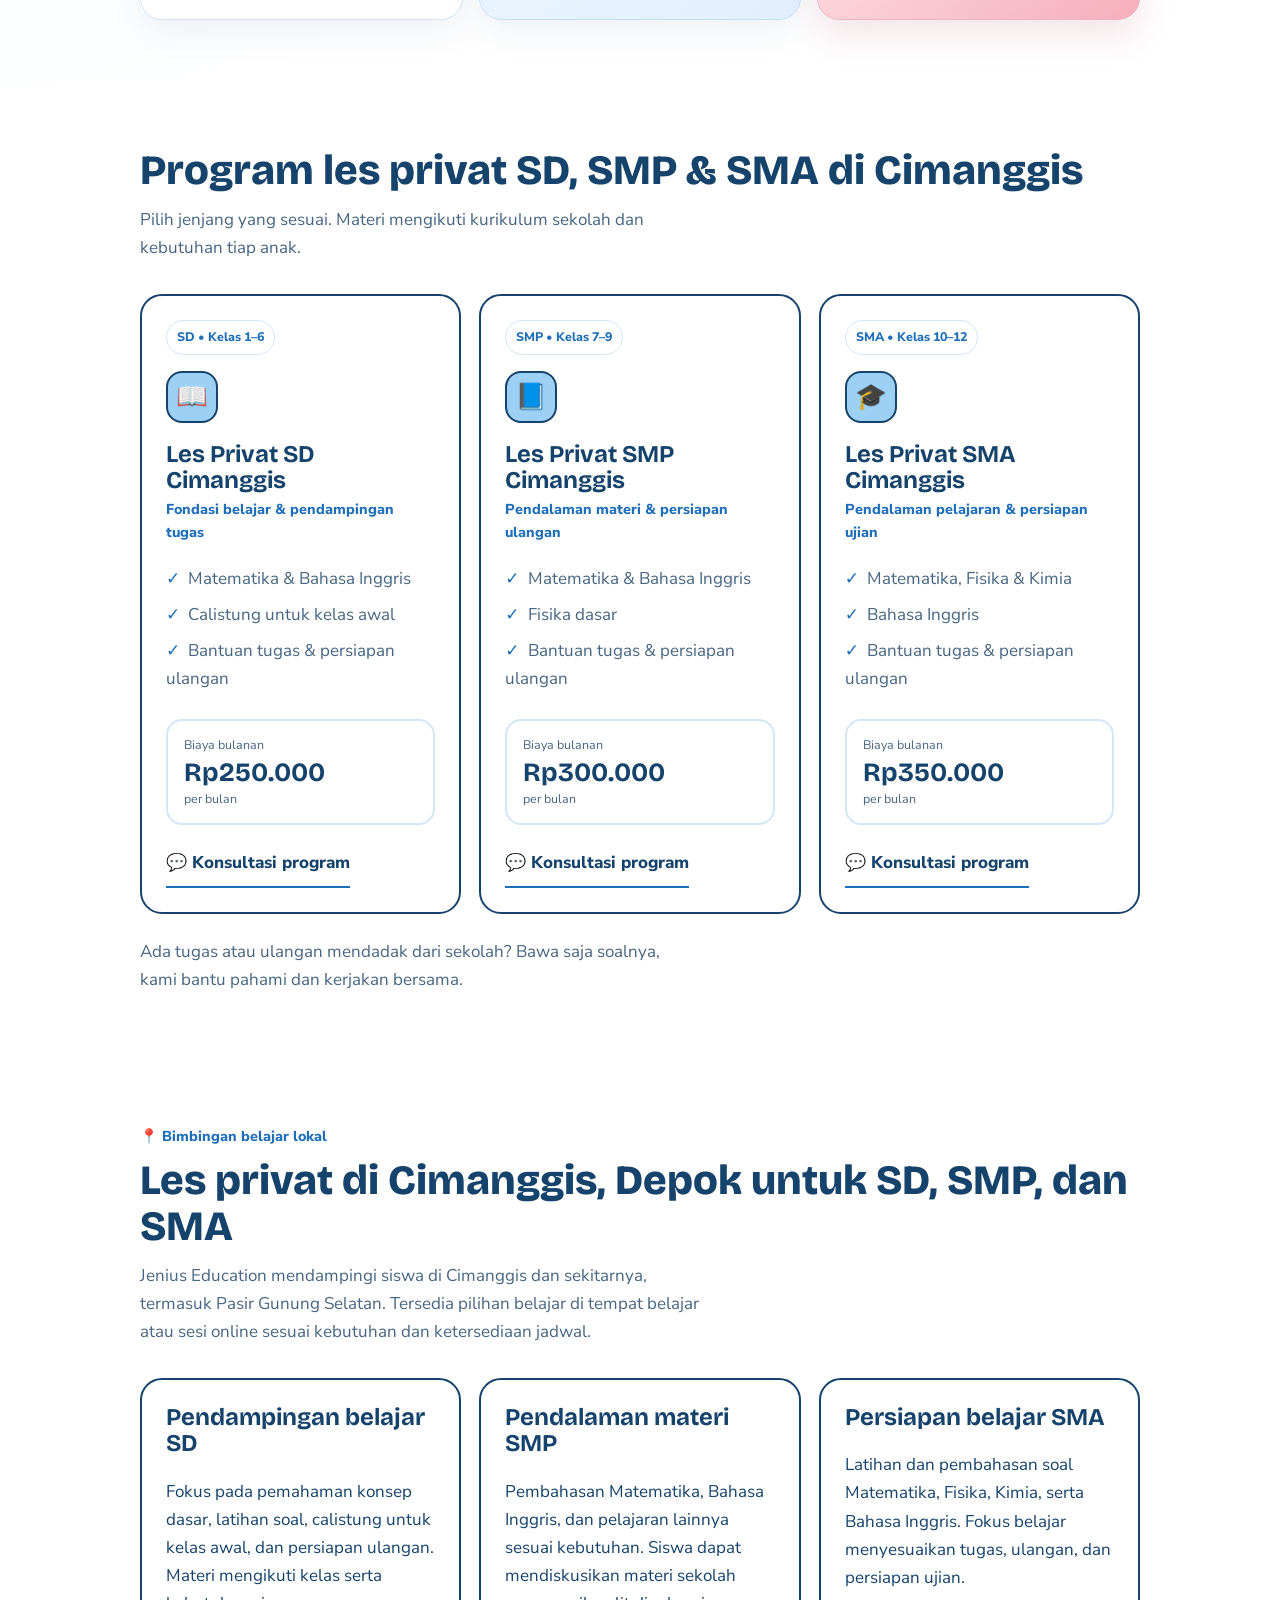
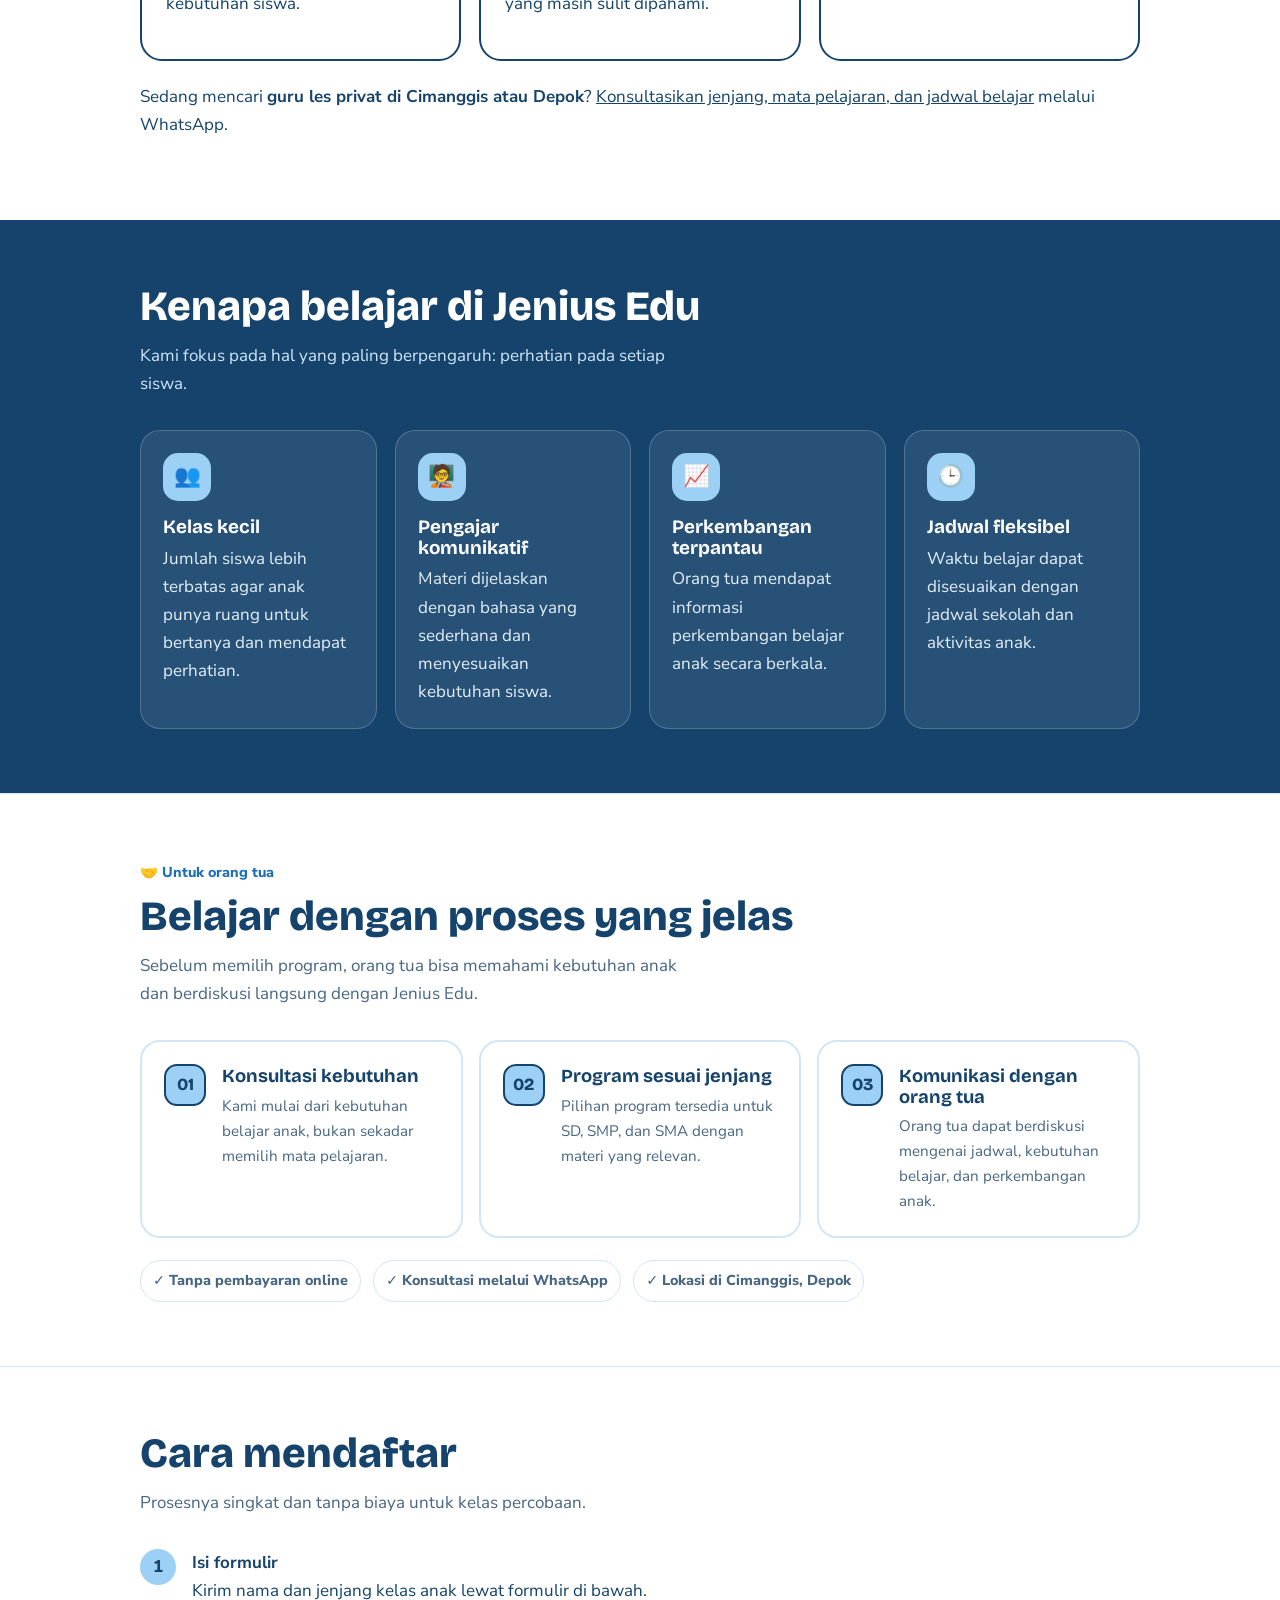
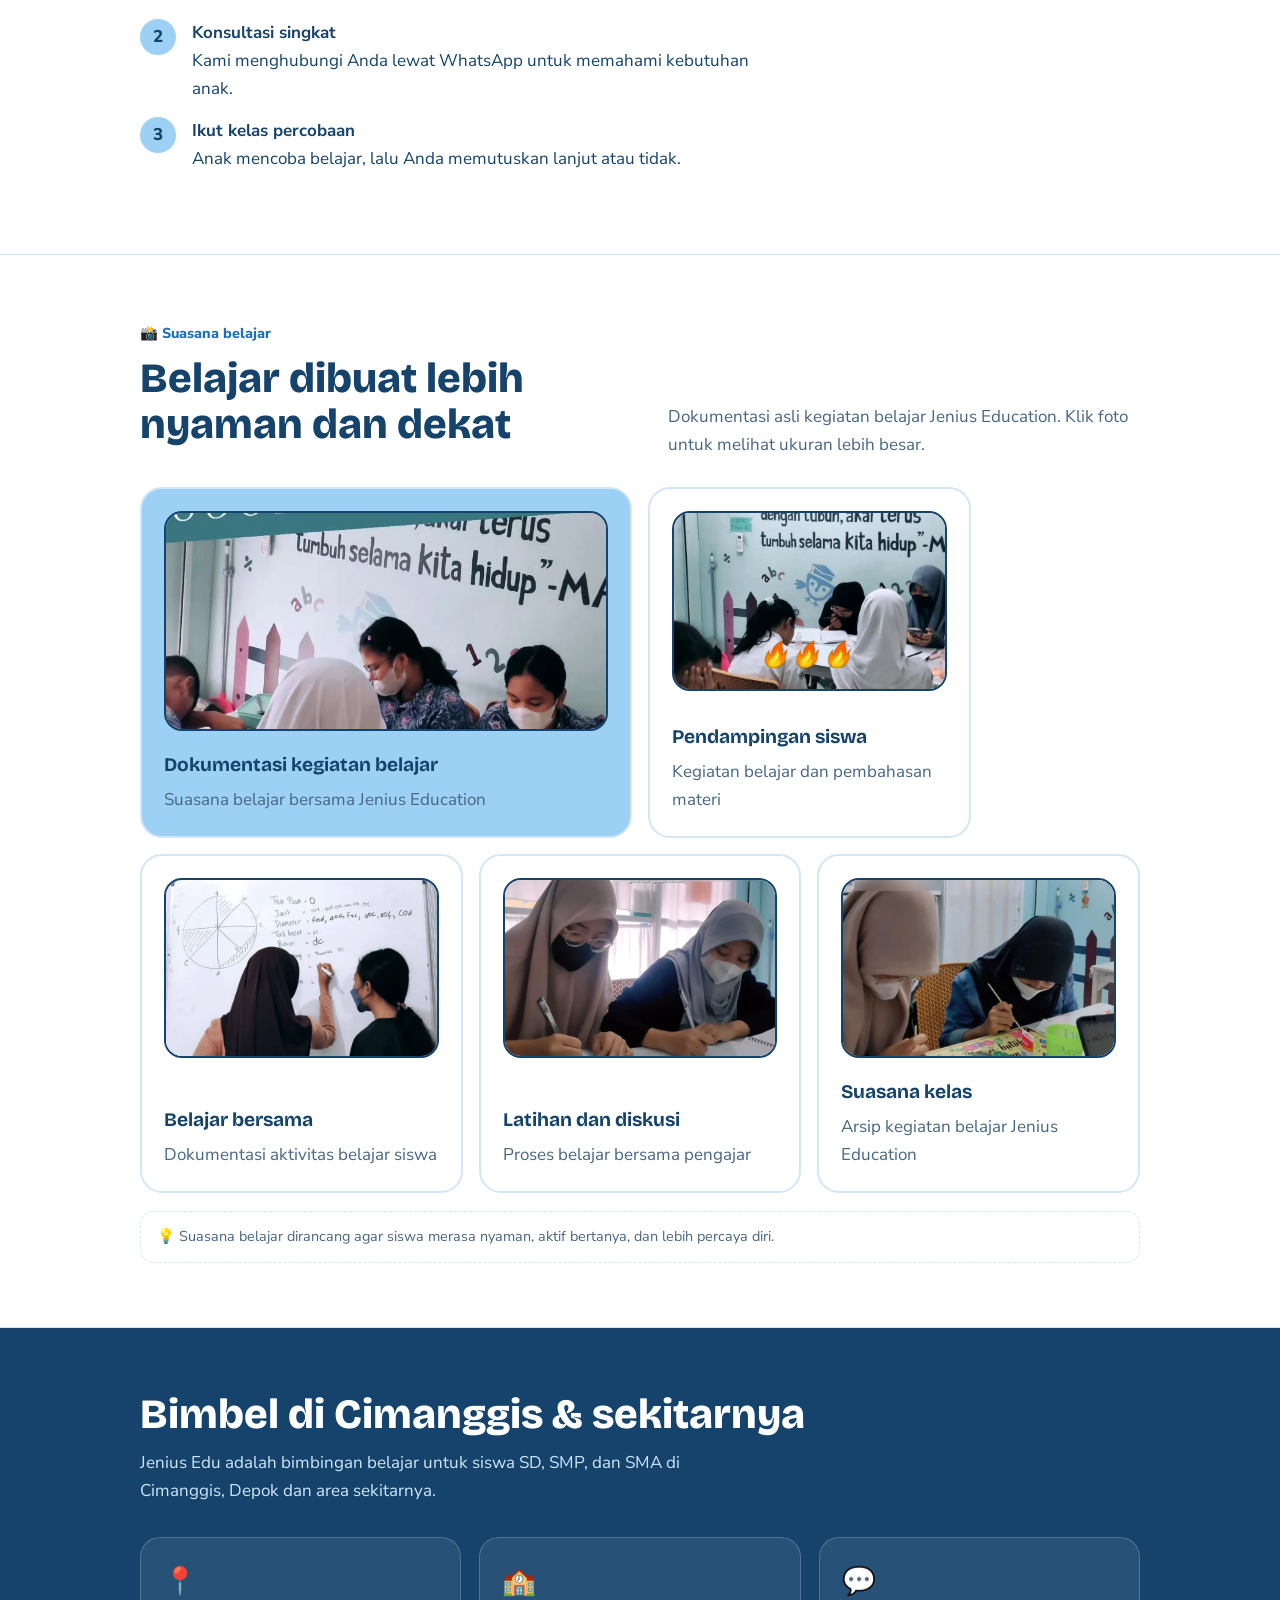
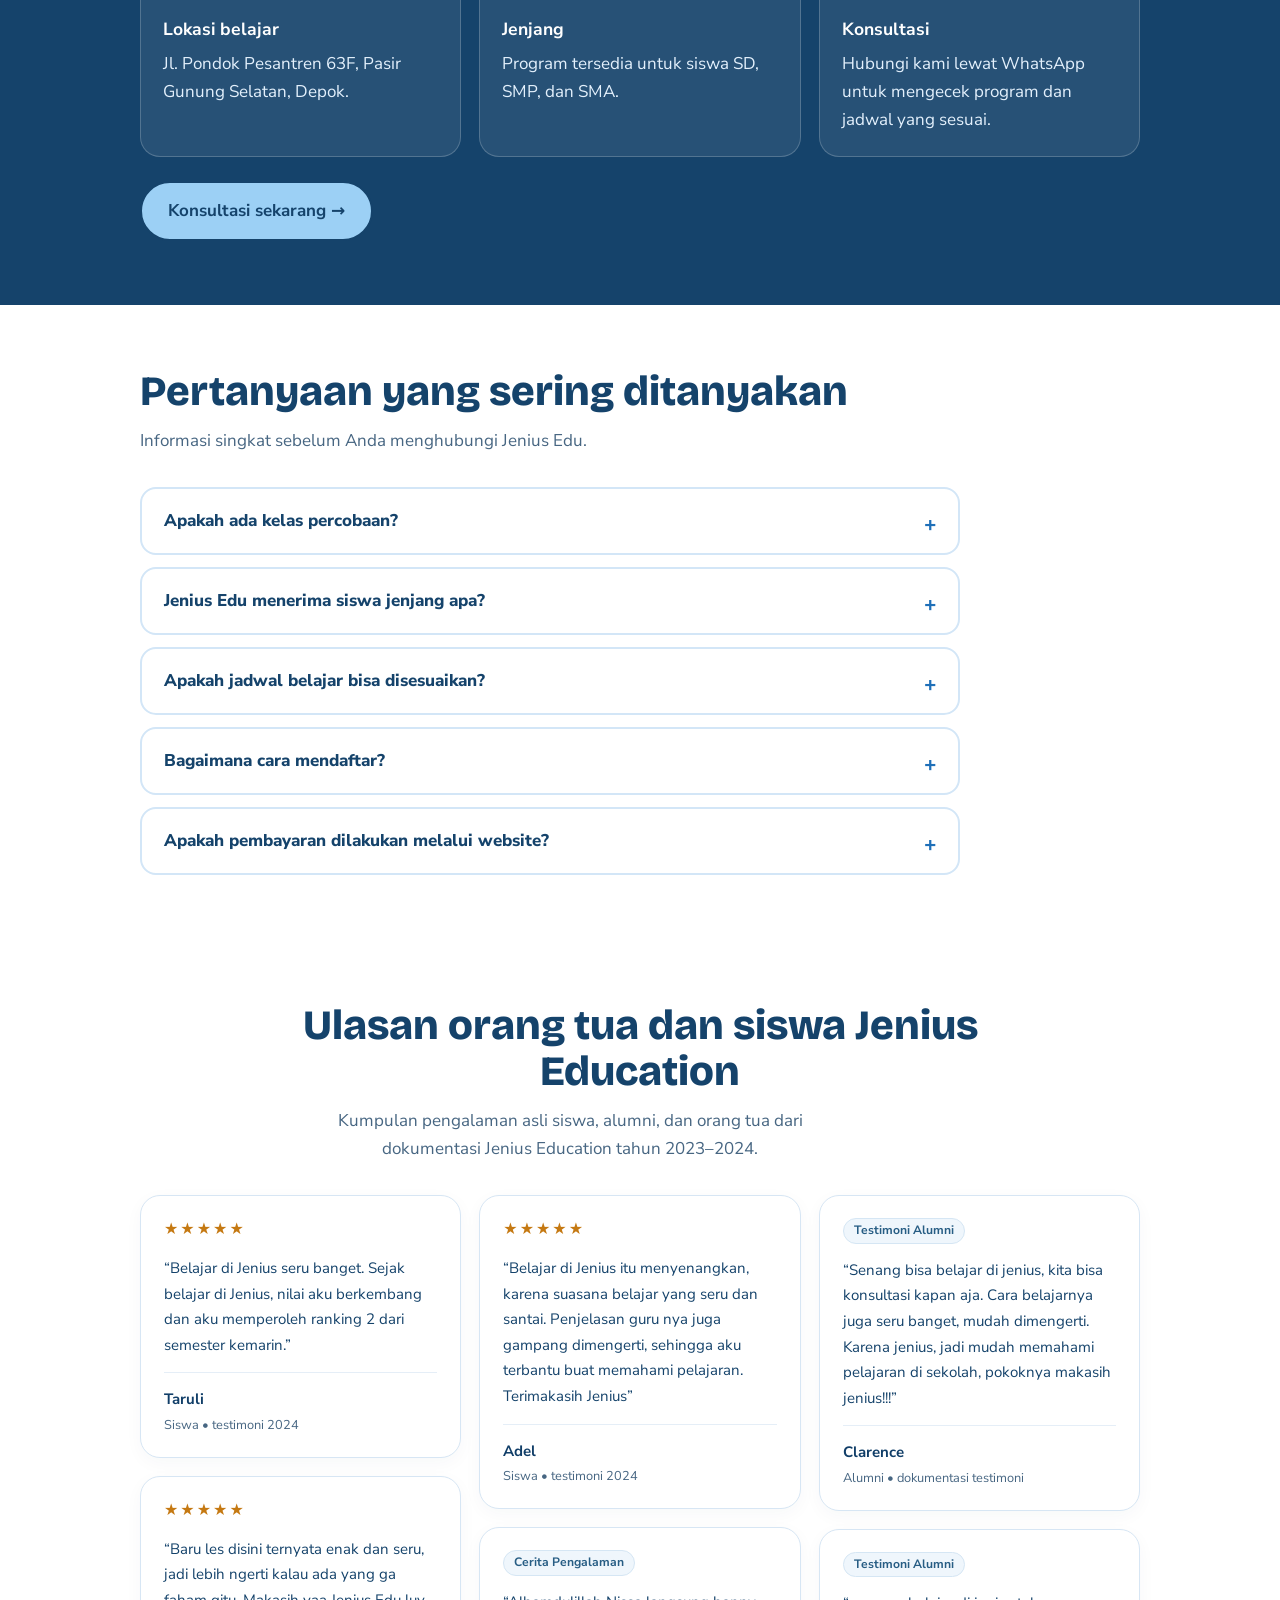
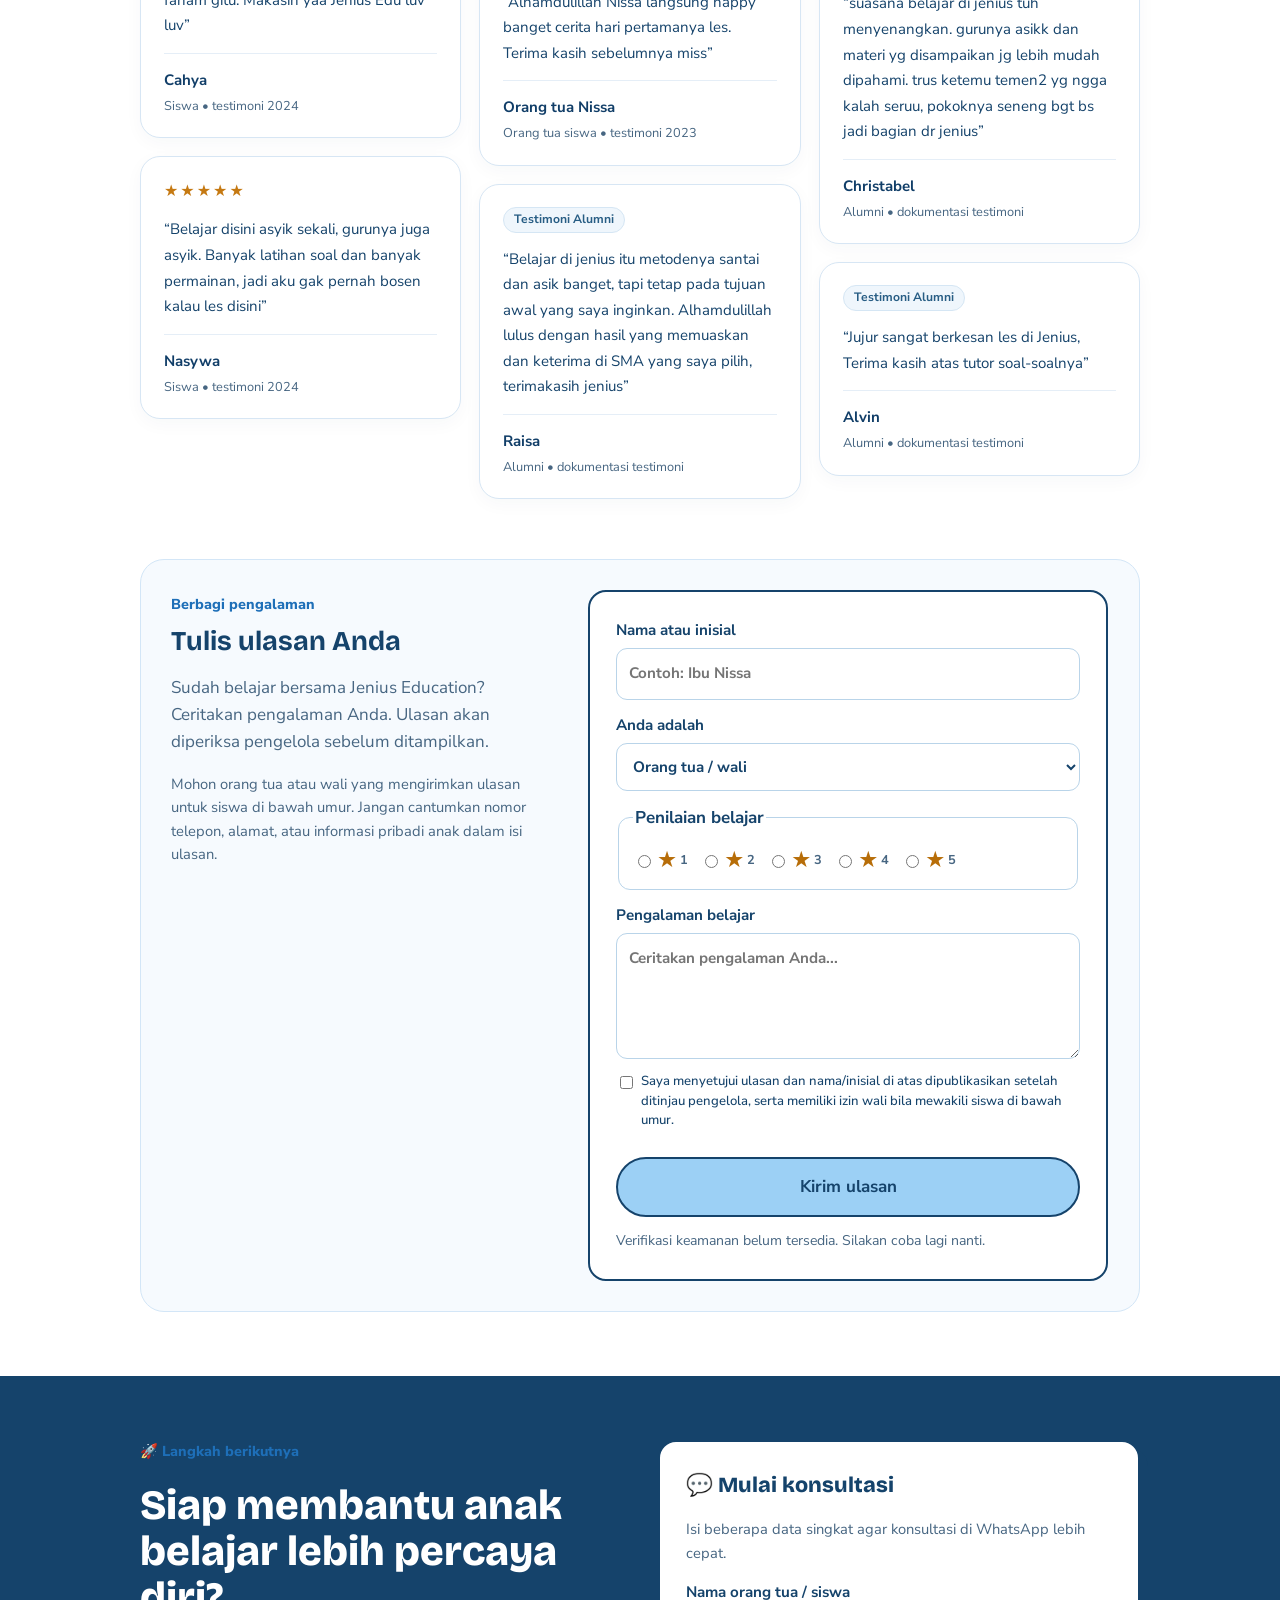
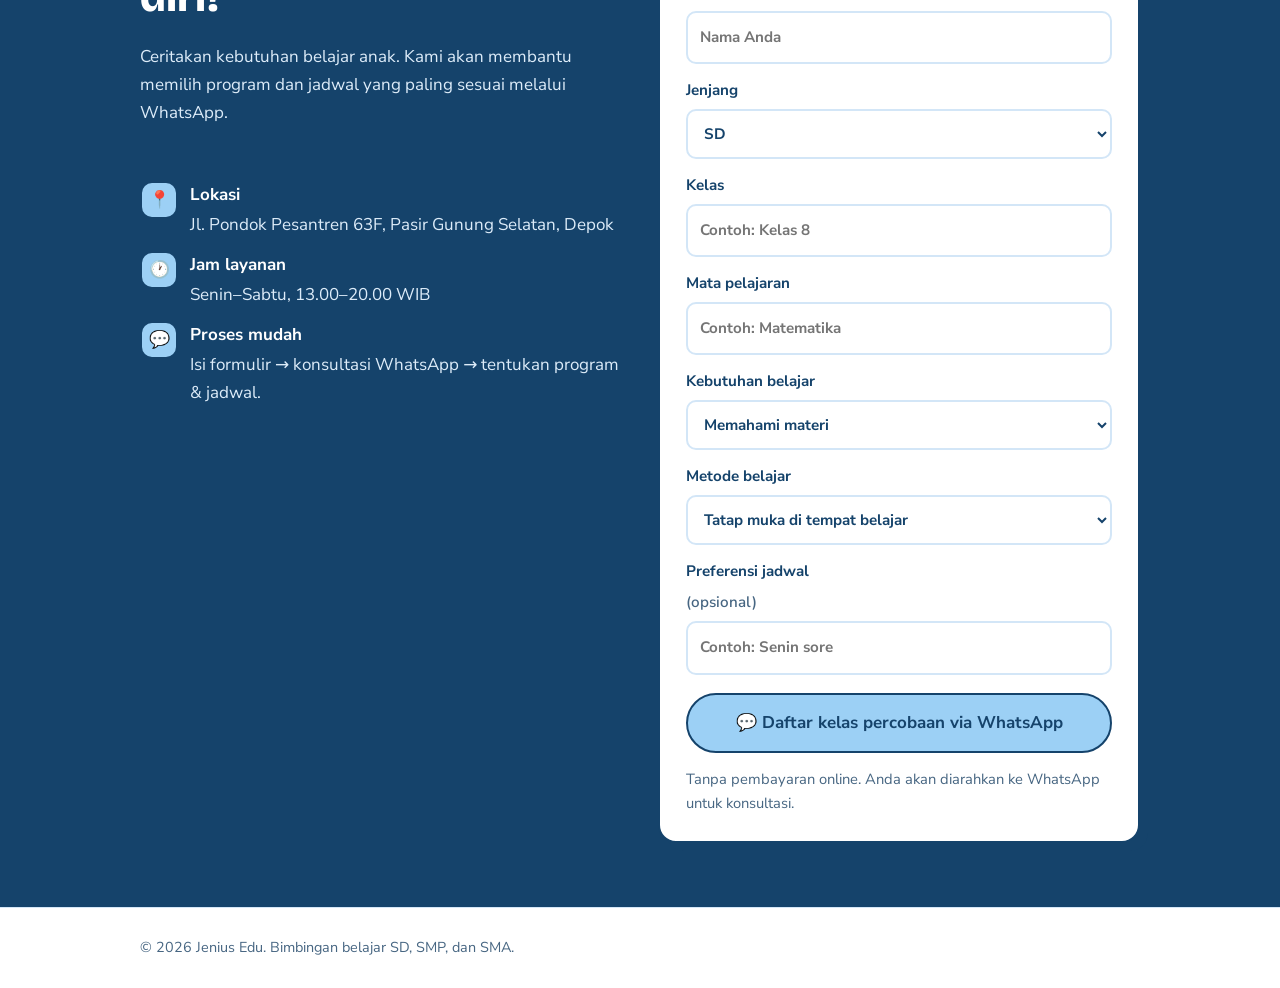
==== commit 13929d08: "fix: align three ecosystem cards in one desktop row" ====
--- a/index.html
+++ b/index.html
@@ -223,8 +223,8 @@
 .ecosystem .ecosystem-kicker{display:inline-block;font-size:12px;letter-spacing:.13em;text-transform:uppercase;font-weight:800;color:#1e6fb8;margin-bottom:12px}
 .ecosystem h2{font-size:clamp(1.85rem,3.5vw,2.7rem);max-width:740px}
 .ecosystem .ecosystem-lead{color:#476682;max-width:690px;margin:15px 0 28px}
-.ecosystem-grid{display:grid;grid-template-columns:repeat(2,minmax(0,1fr));gap:20px}
-.ecosystem-card{position:relative;display:flex;flex-direction:column;align-items:flex-start;gap:13px;background:#fff;border:1px solid #d3e6f7;border-radius:22px;padding:28px;box-shadow:0 12px 35px rgba(21,67,107,.07)}
+.ecosystem-grid{display:grid;grid-template-columns:repeat(3,minmax(0,1fr));gap:16px;align-items:stretch}
+.ecosystem-card{position:relative;display:flex;flex-direction:column;align-items:flex-start;gap:12px;background:#fff;border:1px solid #d3e6f7;border-radius:22px;padding:22px;box-shadow:0 12px 35px rgba(21,67,107,.07);min-width:0}
 .ecosystem-card--osn{background:linear-gradient(140deg,#fff6f7 0%,#ffe1e6 48%,#f5aebc 100%);border-color:#eeb5bf;box-shadow:0 15px 36px rgba(150,34,57,.12)}
 .ecosystem-card--tryout{background:linear-gradient(145deg,#f9fcff,#e1efff);border-color:#c5dffb}
 .ecosystem-card .ecosystem-icon{width:52px;height:52px;display:grid;place-items:center;border-radius:16px;background:#e5f3ff;font-size:25px}
@@ -236,7 +236,7 @@
 .ecosystem-card .ecosystem-link{display:inline-flex;align-items:center;justify-content:center;min-height:44px;border-radius:12px;padding:9px 18px;background:#15436b;color:#fff;text-decoration:none;font-weight:800}
 .ecosystem-card .ecosystem-link:hover,.ecosystem-card .ecosystem-link:focus-visible{background:#1e6fb8;color:#fff}
 .ecosystem-card .ecosystem-link--muted{background:#e1eaf4;color:#31516e}
-@media(max-width:960px){.ecosystem-grid{grid-template-columns:repeat(2,minmax(0,1fr))}}@media(max-width:720px){.ecosystem{padding:44px 0}.ecosystem-grid{grid-template-columns:1fr}.ecosystem-card{padding:22px}}
+@media(max-width:760px){.ecosystem-grid{grid-template-columns:1fr}}@media(max-width:720px){.ecosystem{padding:44px 0}.ecosystem-grid{grid-template-columns:1fr}.ecosystem-card{padding:22px}}
 
 .ecosystem-card{transition:transform .2s ease,box-shadow .2s ease,border-color .2s ease;overflow:hidden}
 .ecosystem-card:before{content:"";position:absolute;top:0;right:0;width:150px;height:150px;transform:translate(35%,-40%);background:radial-gradient(circle,#d8ebff 0%,transparent 72%);pointer-events:none}
@@ -250,7 +250,7 @@
 .ecosystem-card--osn p{color:#793b49}
 .ecosystem-card--osn .ecosystem-link--muted{background:#a62643;color:#fff}
 .ecosystem-card--osn .ecosystem-link--muted:hover{background:#841a33;color:#fff}
-.ecosystem-card .ecosystem-link{transition:background .2s ease,transform .2s ease}
+.ecosystem-card .ecosystem-link{transition:background .2s ease,transform .2s ease;font-size:.9rem;text-align:center;max-width:100%}
 .ecosystem-card .ecosystem-link:focus-visible{outline:3px solid #69aaf3;outline-offset:3px}
 .ecosystem-card .ecosystem-link--muted:hover{background:#c9def6;color:#153d69}
 @media(prefers-reduced-motion:reduce){.ecosystem-card,.ecosystem-card .ecosystem-link{transition:none}.ecosystem-card:hover{transform:none}}
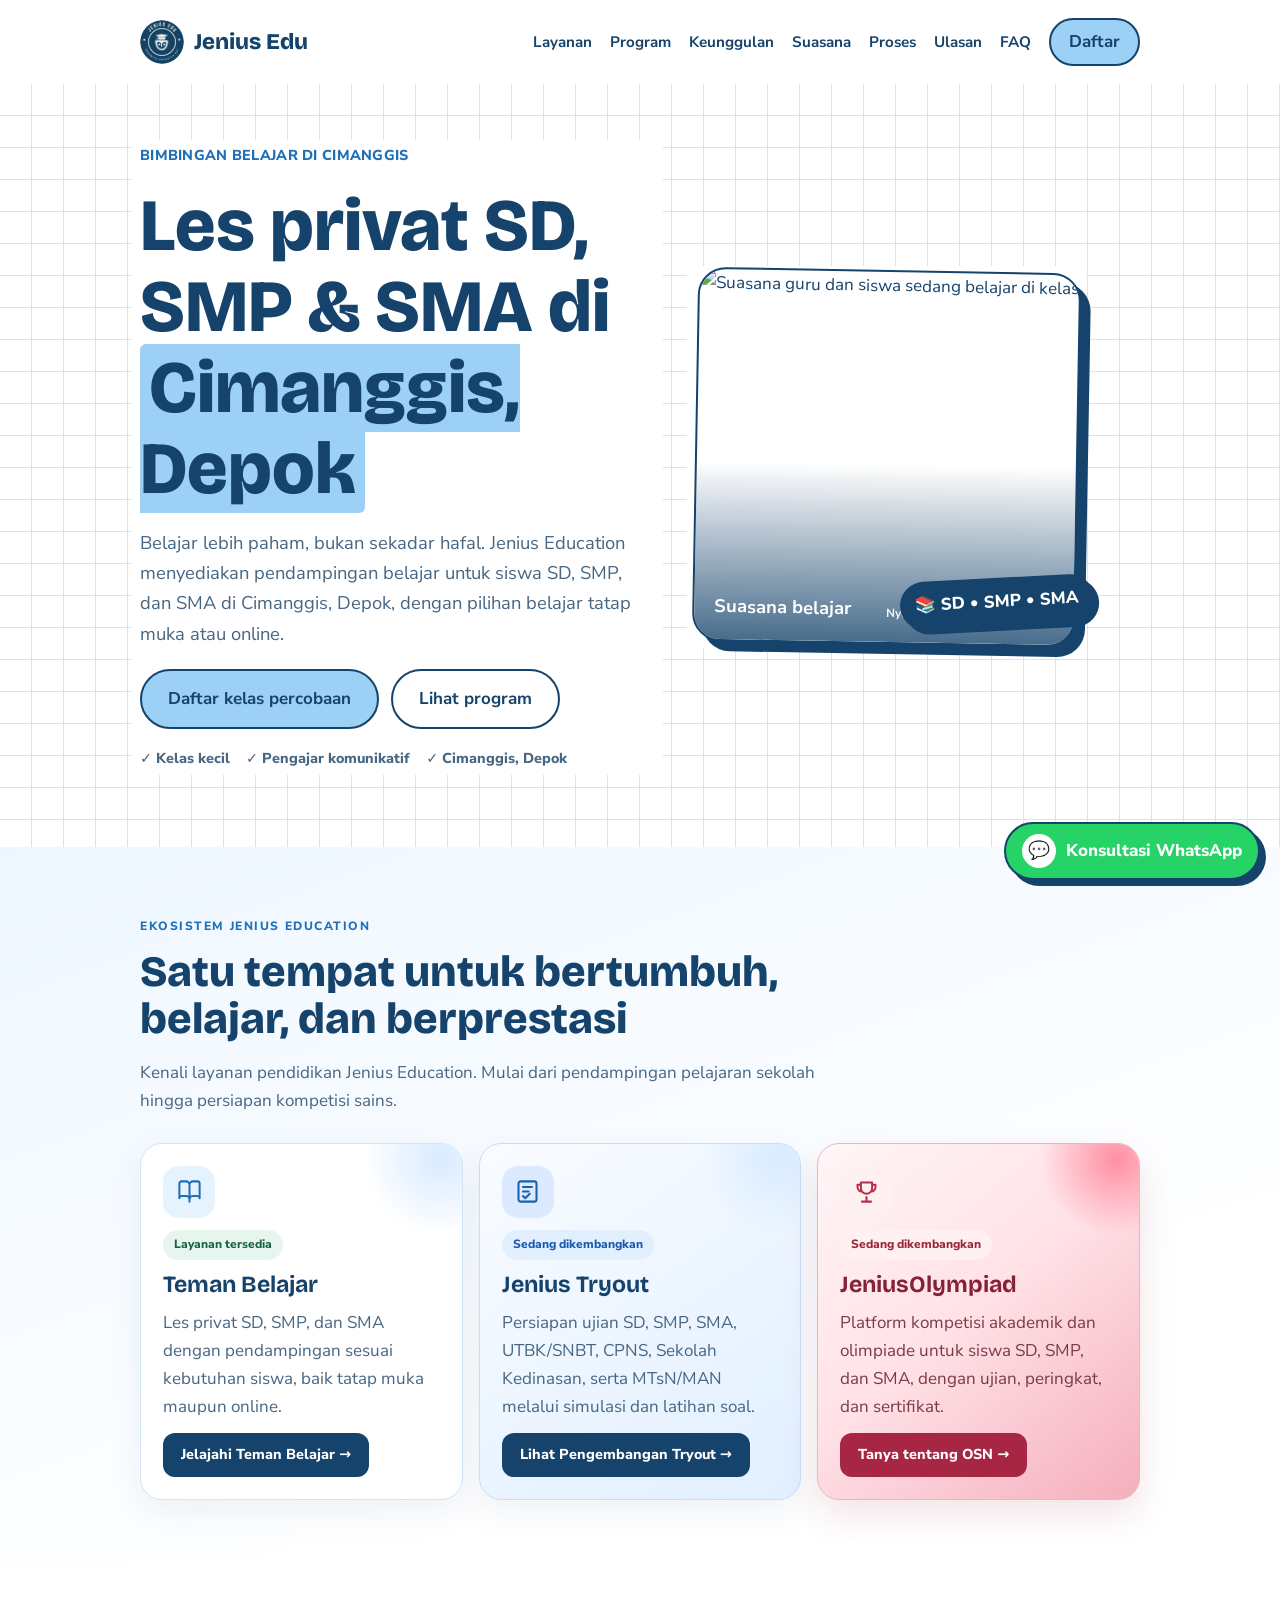
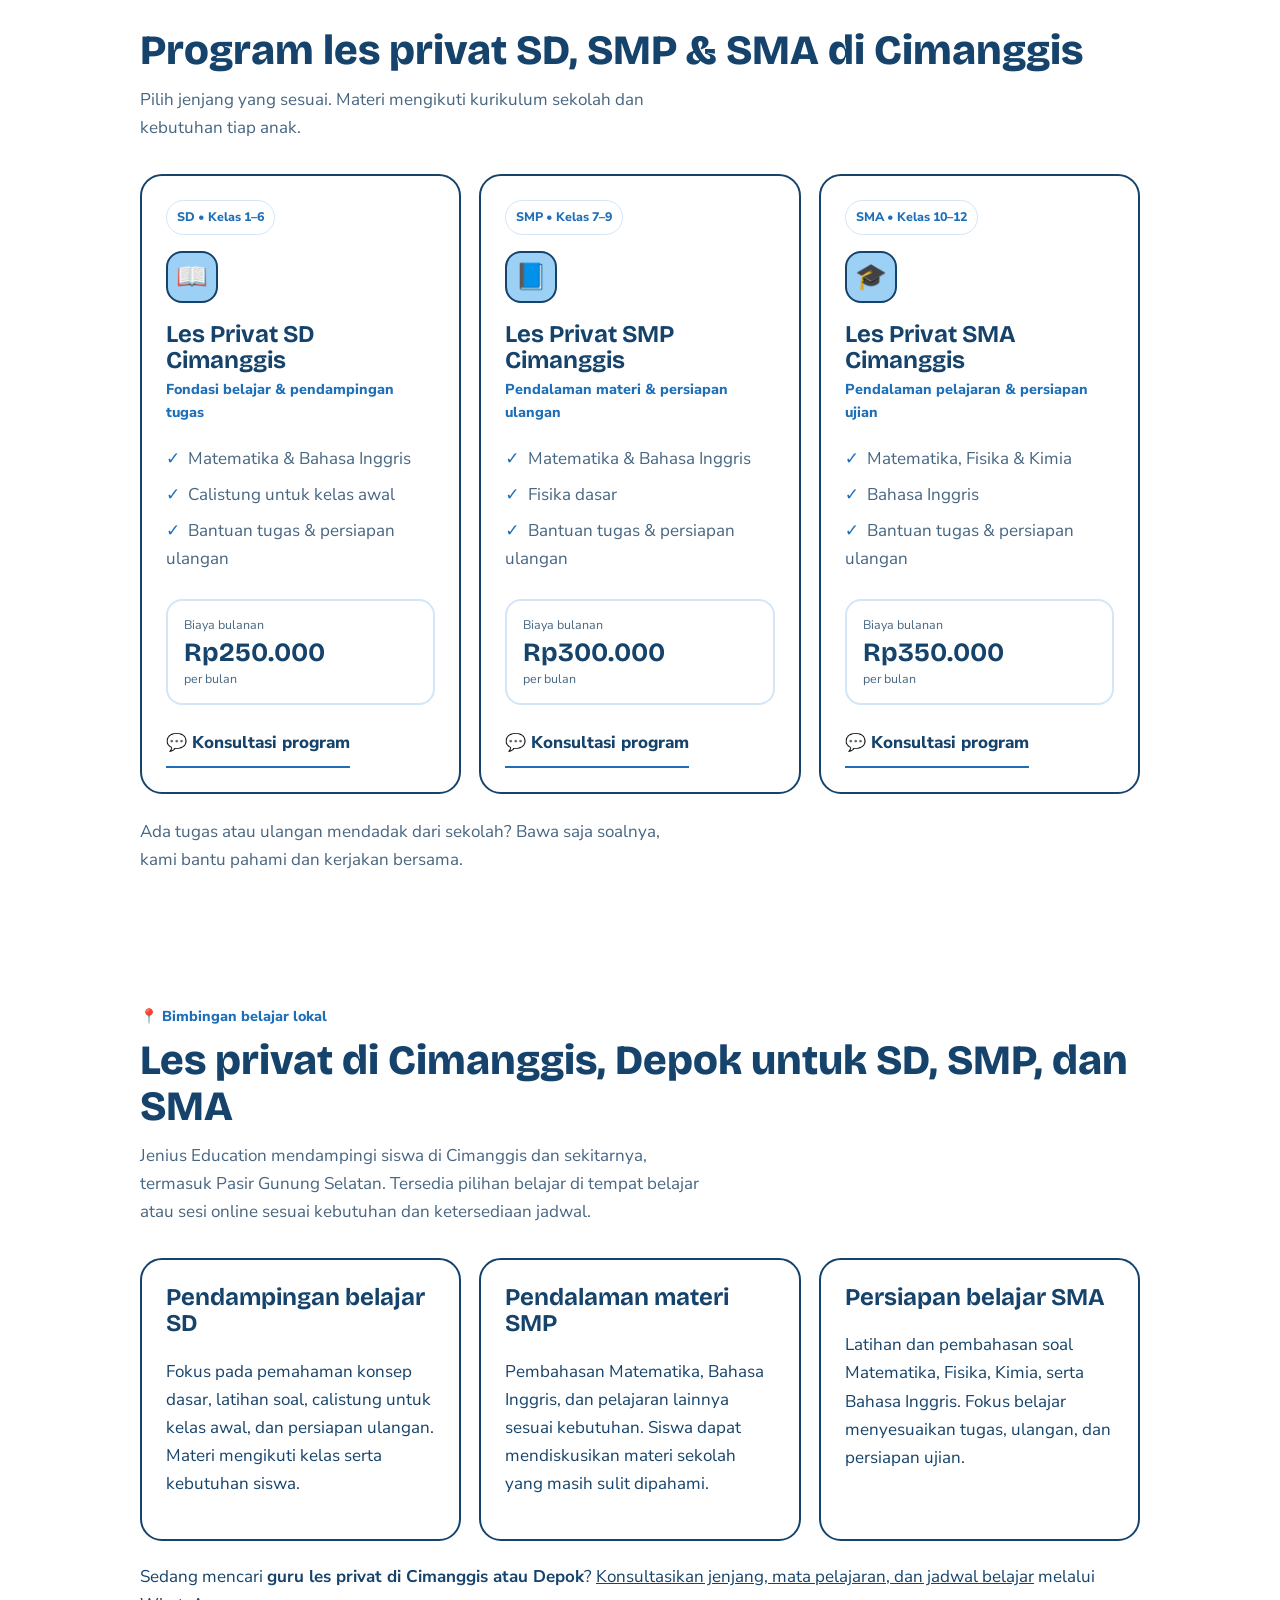
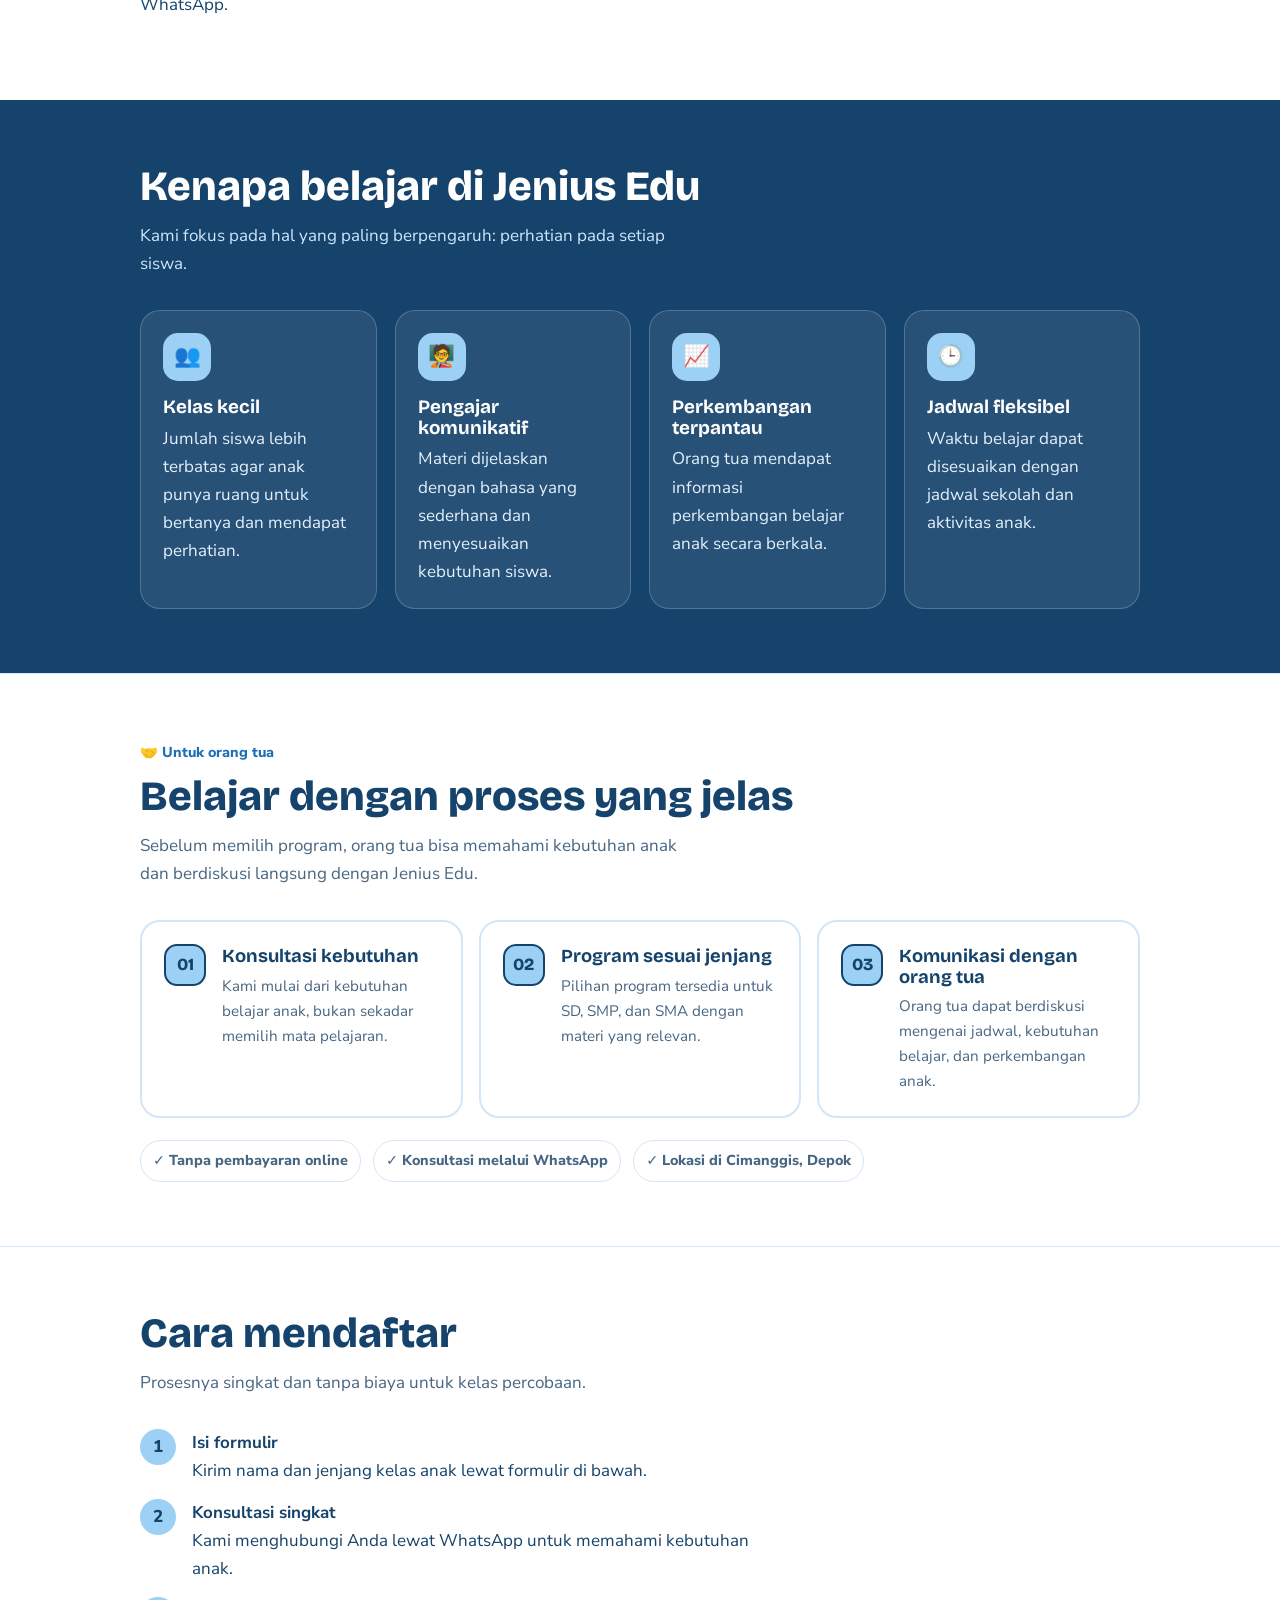
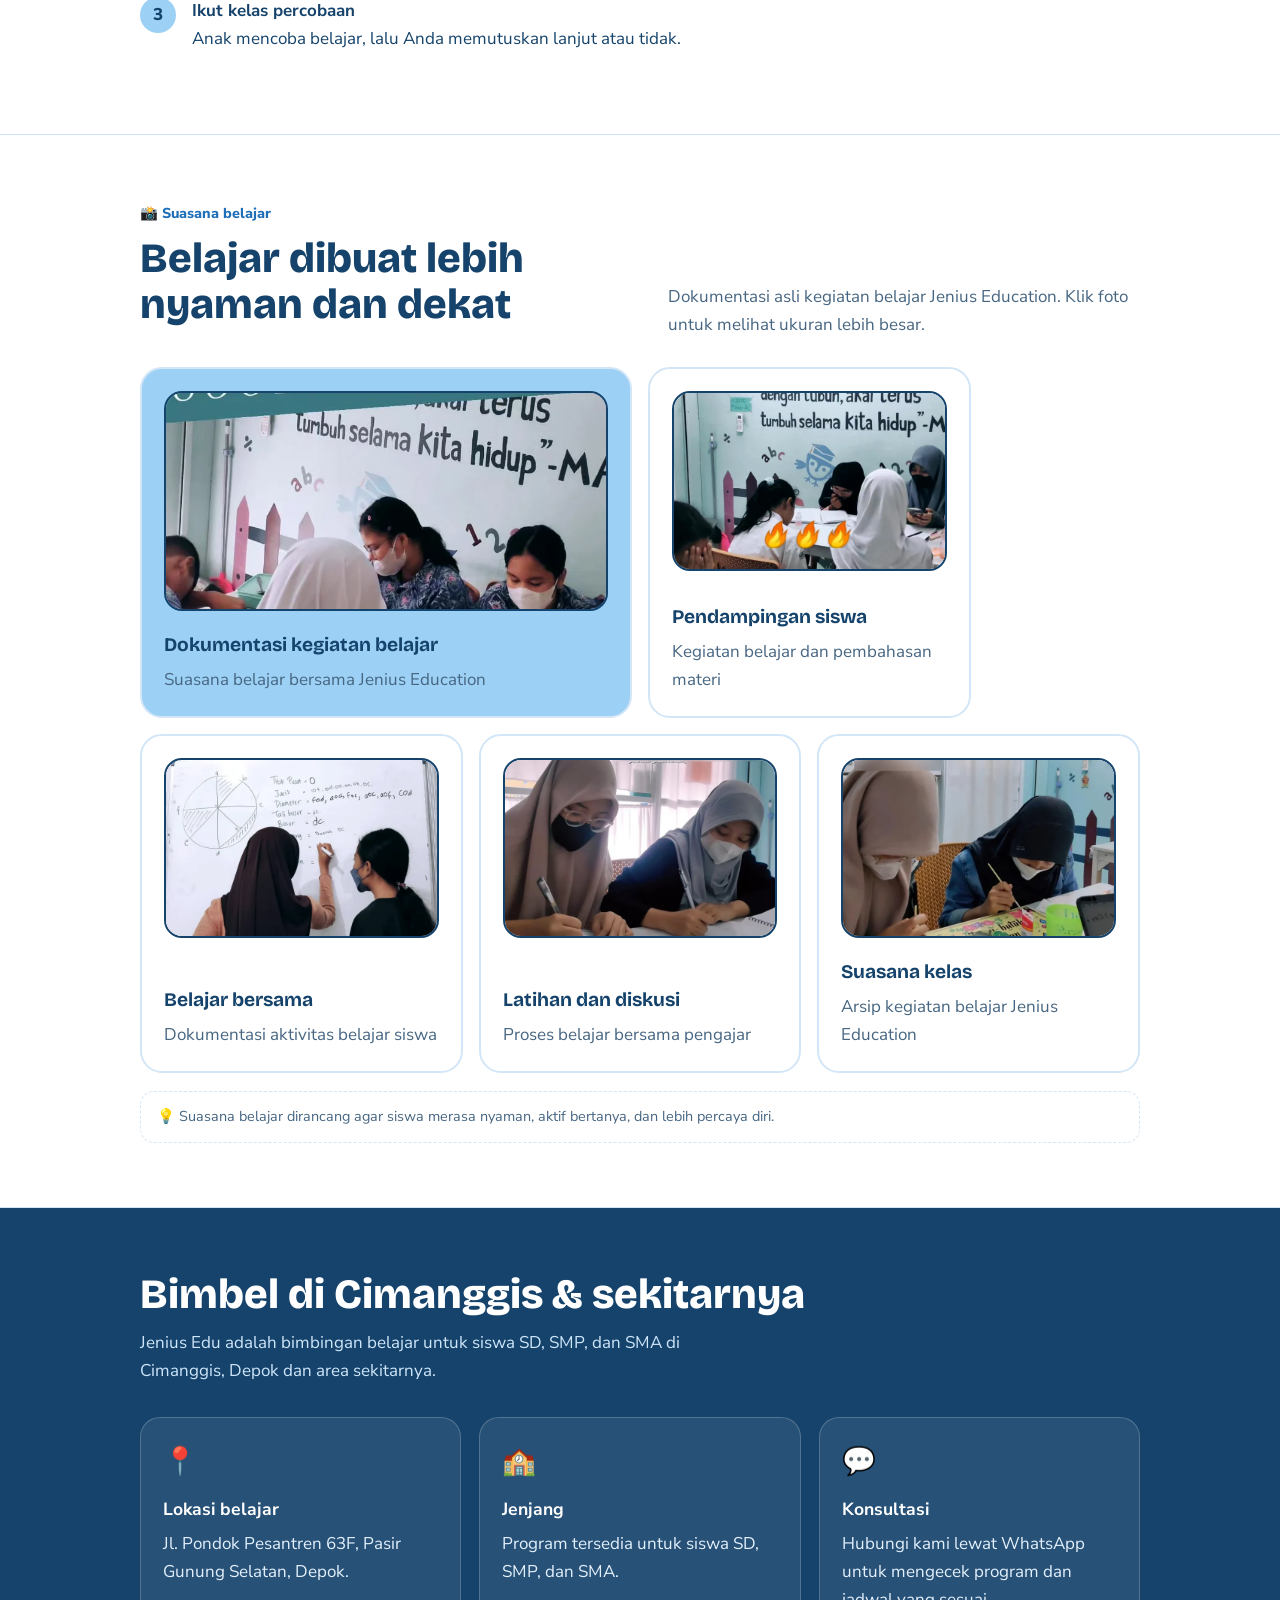
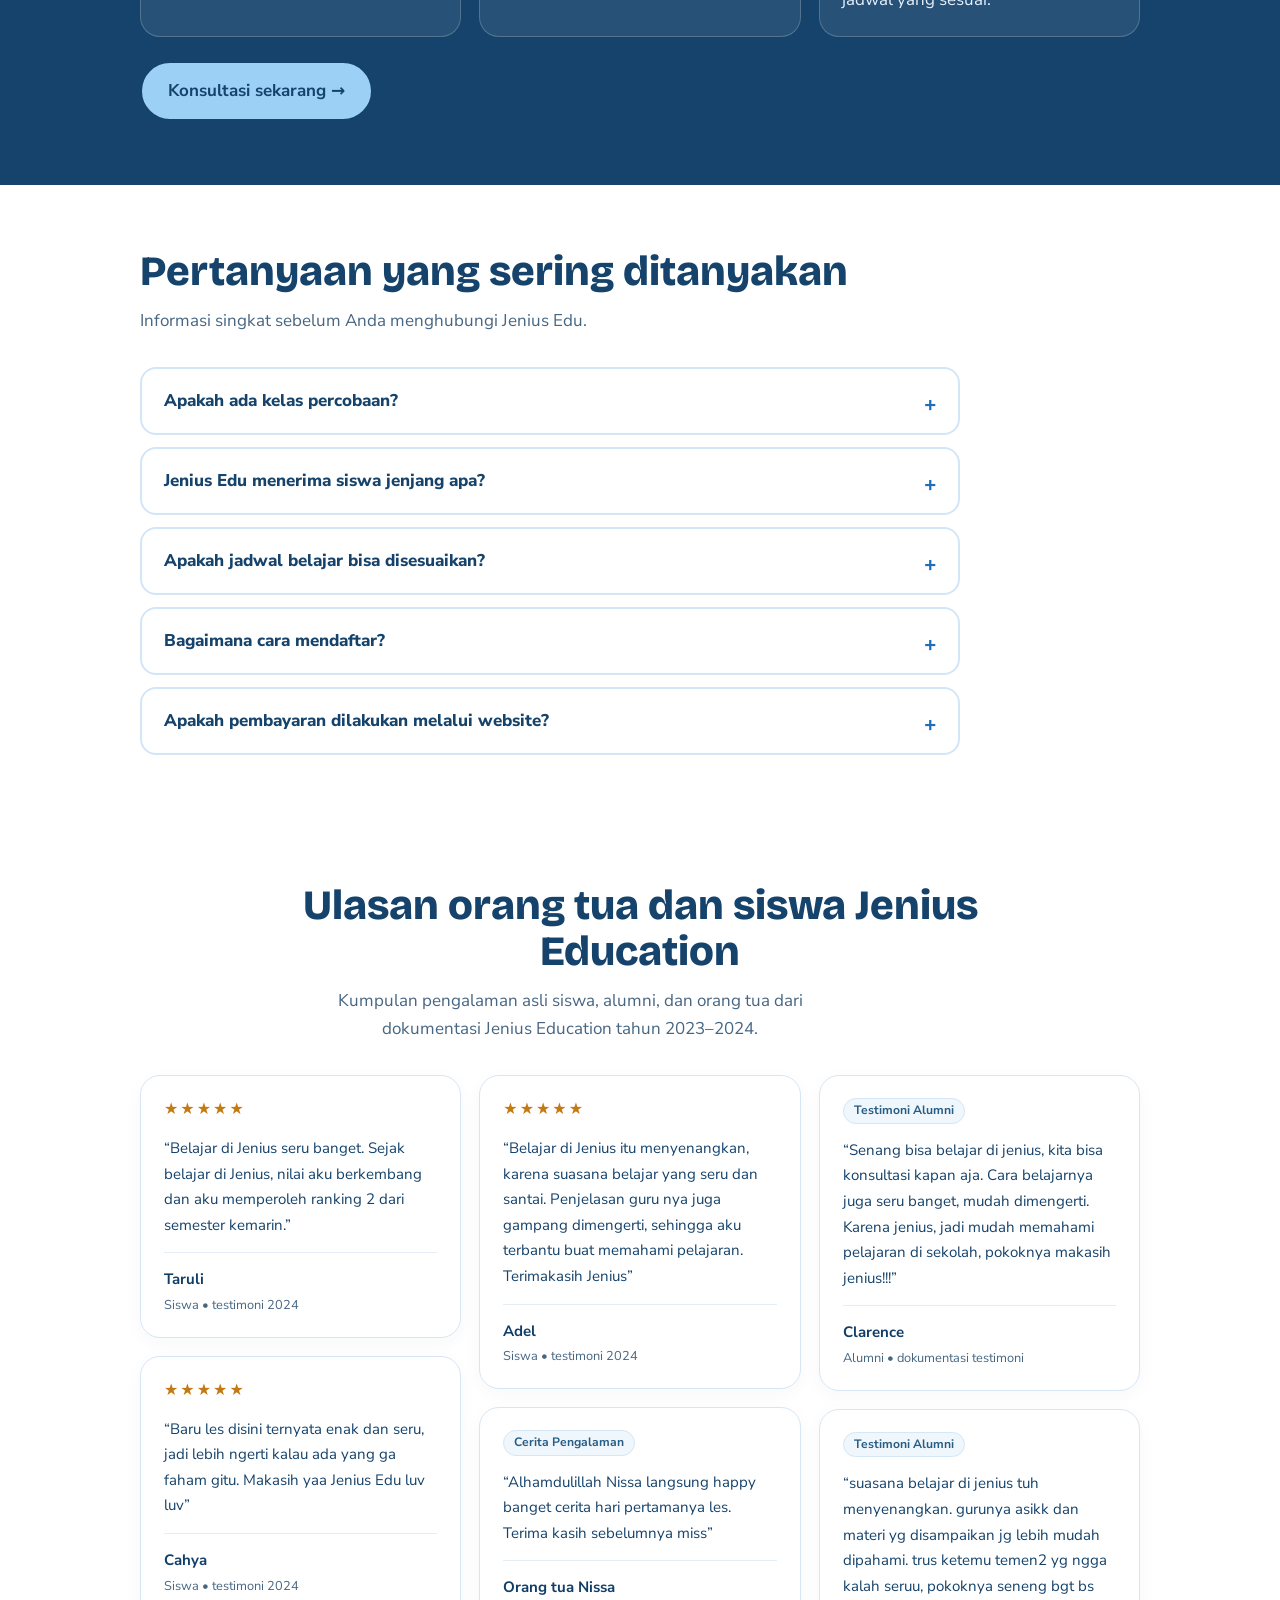
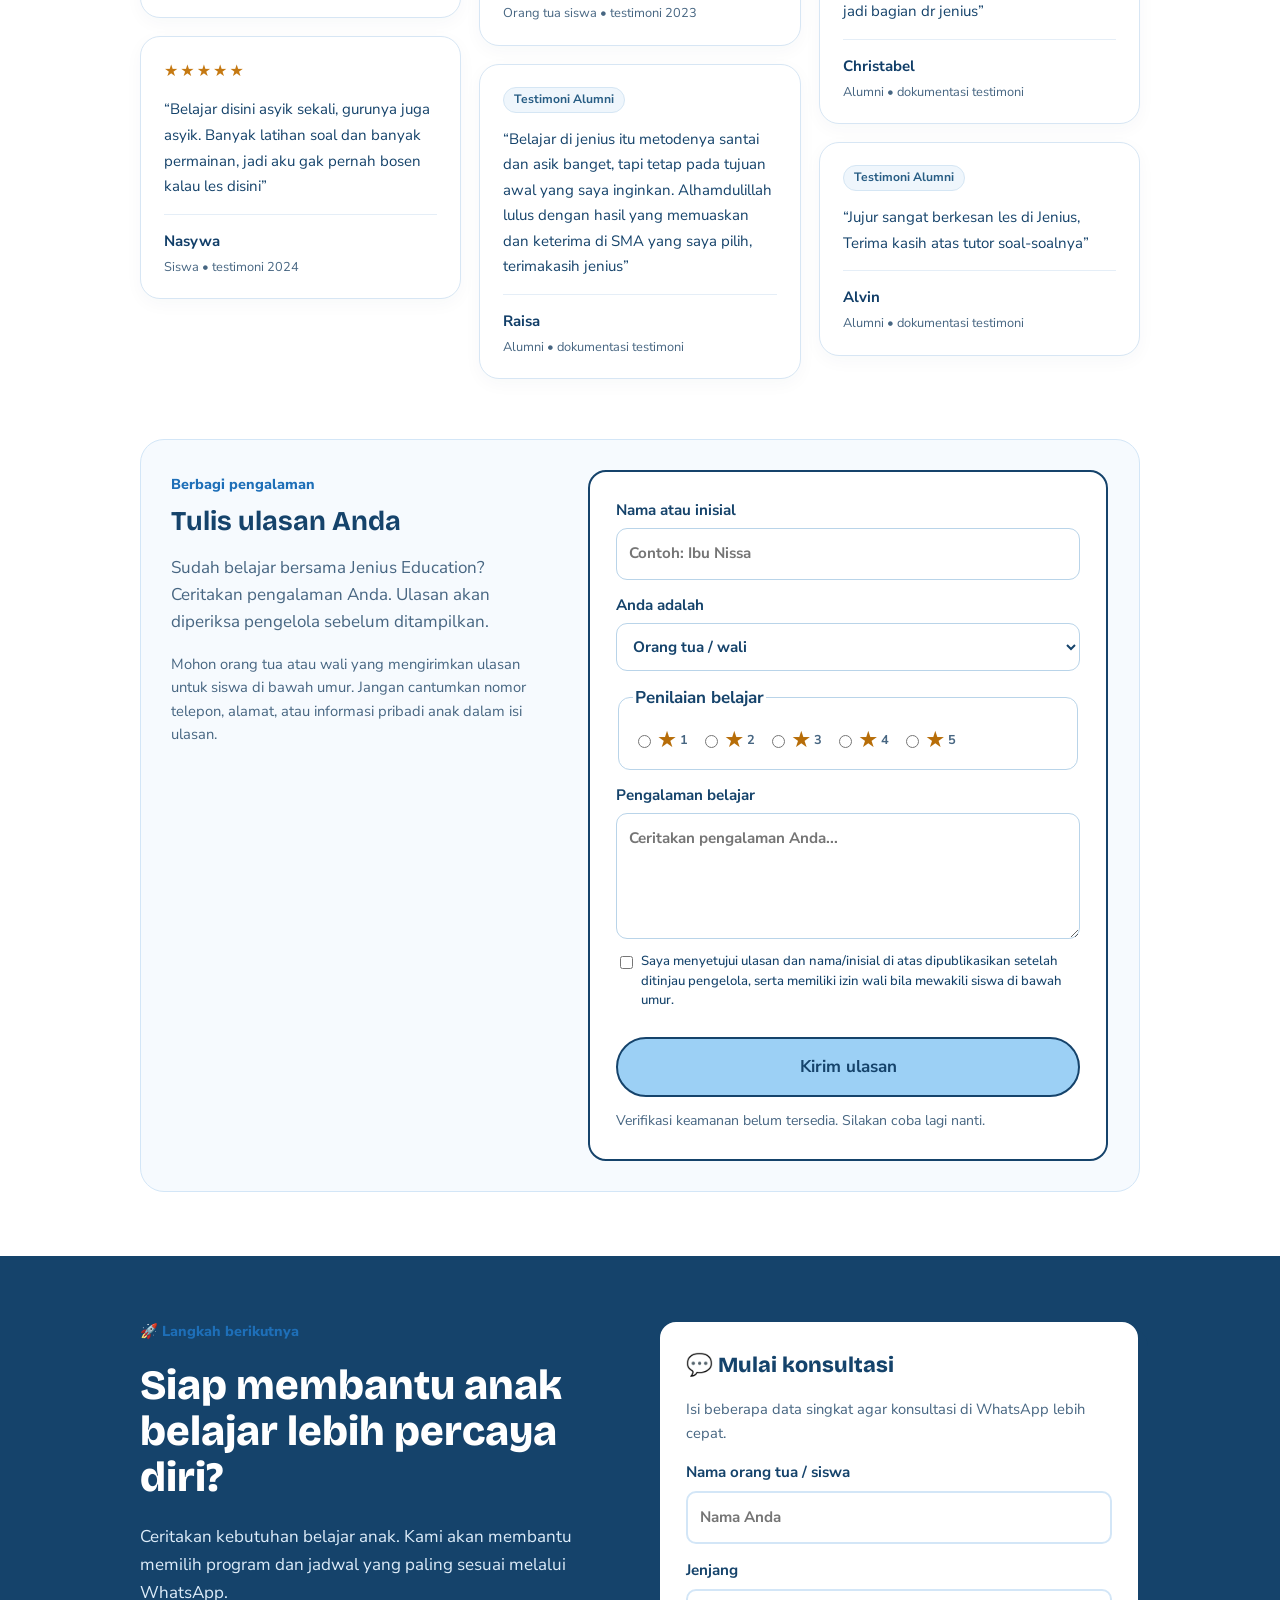
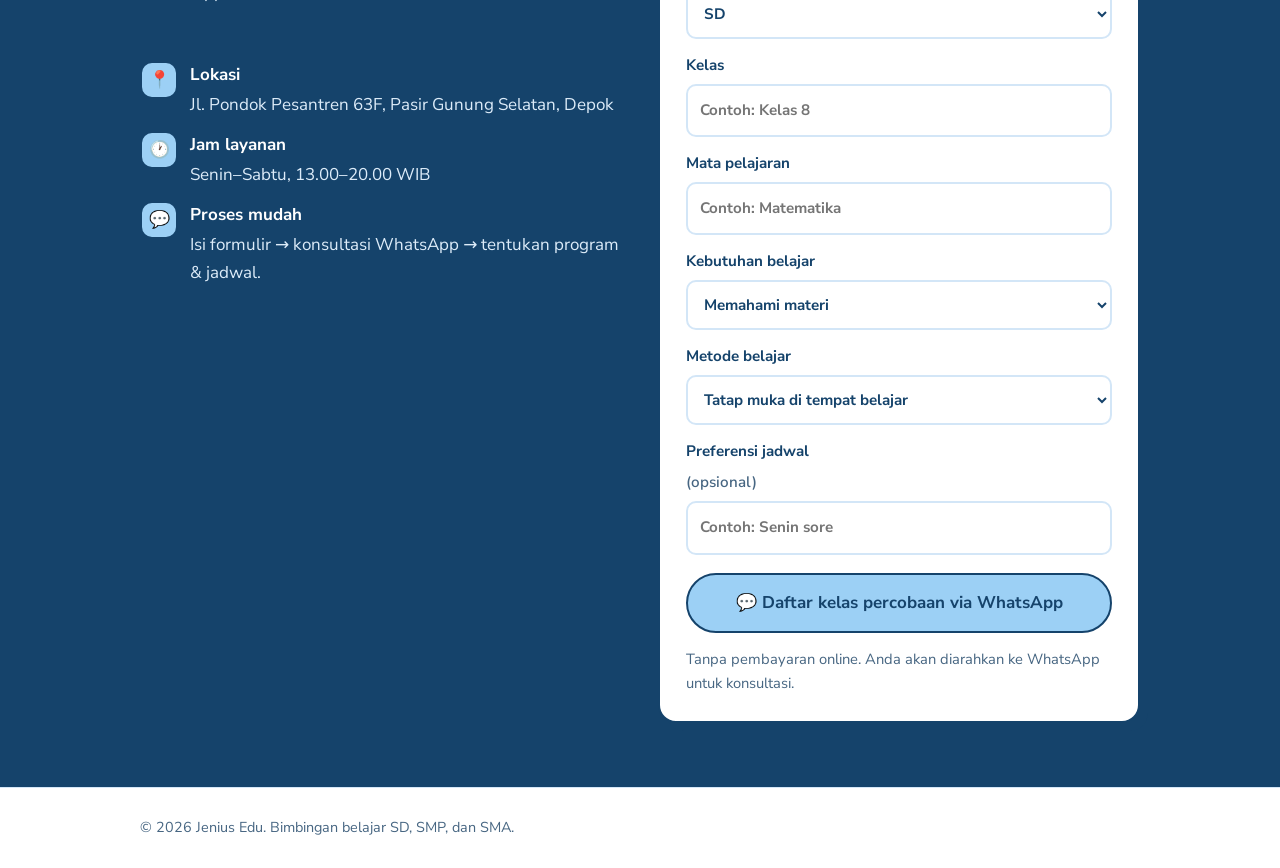
==== commit 7c2edb49: "fix: remove redundant student and parent login links from homepage" ====
--- a/index.html
+++ b/index.html
@@ -368,10 +368,6 @@
         <h3>Teman Belajar</h3>
         <p>Les privat SD, SMP, dan SMA dengan pendampingan sesuai kebutuhan siswa, baik tatap muka maupun online.</p>
         <a class="ecosystem-link" href="/teman-belajar.html">Jelajahi Teman Belajar →</a>
-        <div class="teman-belajar-logins" aria-label="Akses portal Teman Belajar">
-          <a class="teman-belajar-login" href="/teman-belajar.html?role=murid" aria-label="Masuk ke Panel Murid Teman Belajar">Login Murid ↗</a>
-          <a class="teman-belajar-login teman-belajar-login--parent" href="/teman-belajar.html?role=parent" aria-label="Masuk ke Portal Orang Tua Teman Belajar">Login Orang Tua ↗</a>
-        </div>
       </article>
       <article class="ecosystem-card ecosystem-card--tryout">
         <span class="ecosystem-icon" aria-hidden="true"><svg viewBox="0 0 24 24" fill="none" stroke="currentColor" stroke-width="1.8" stroke-linecap="round" stroke-linejoin="round"><rect x="4" y="3" width="16" height="18" rx="2"/><path d="M8 8h8M8 12h5m-5 4 2 2 4-4"/></svg></span>
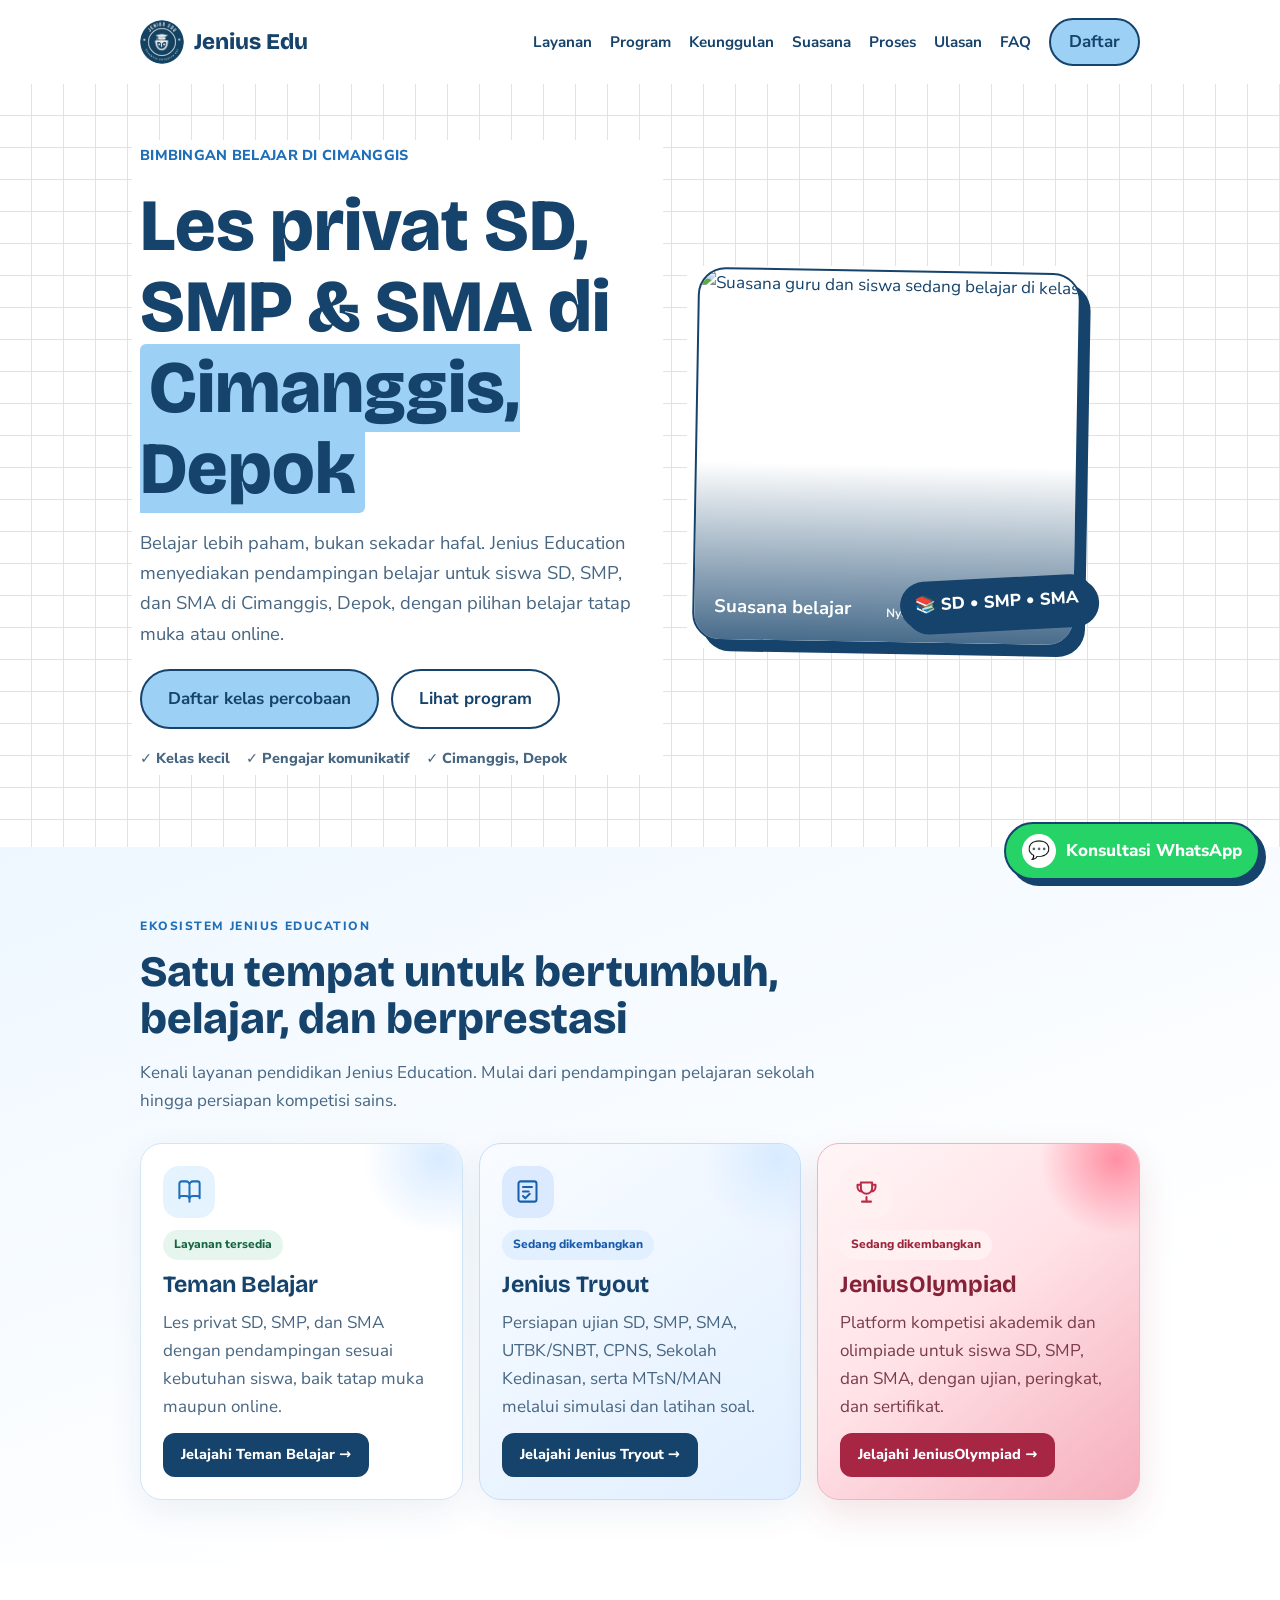
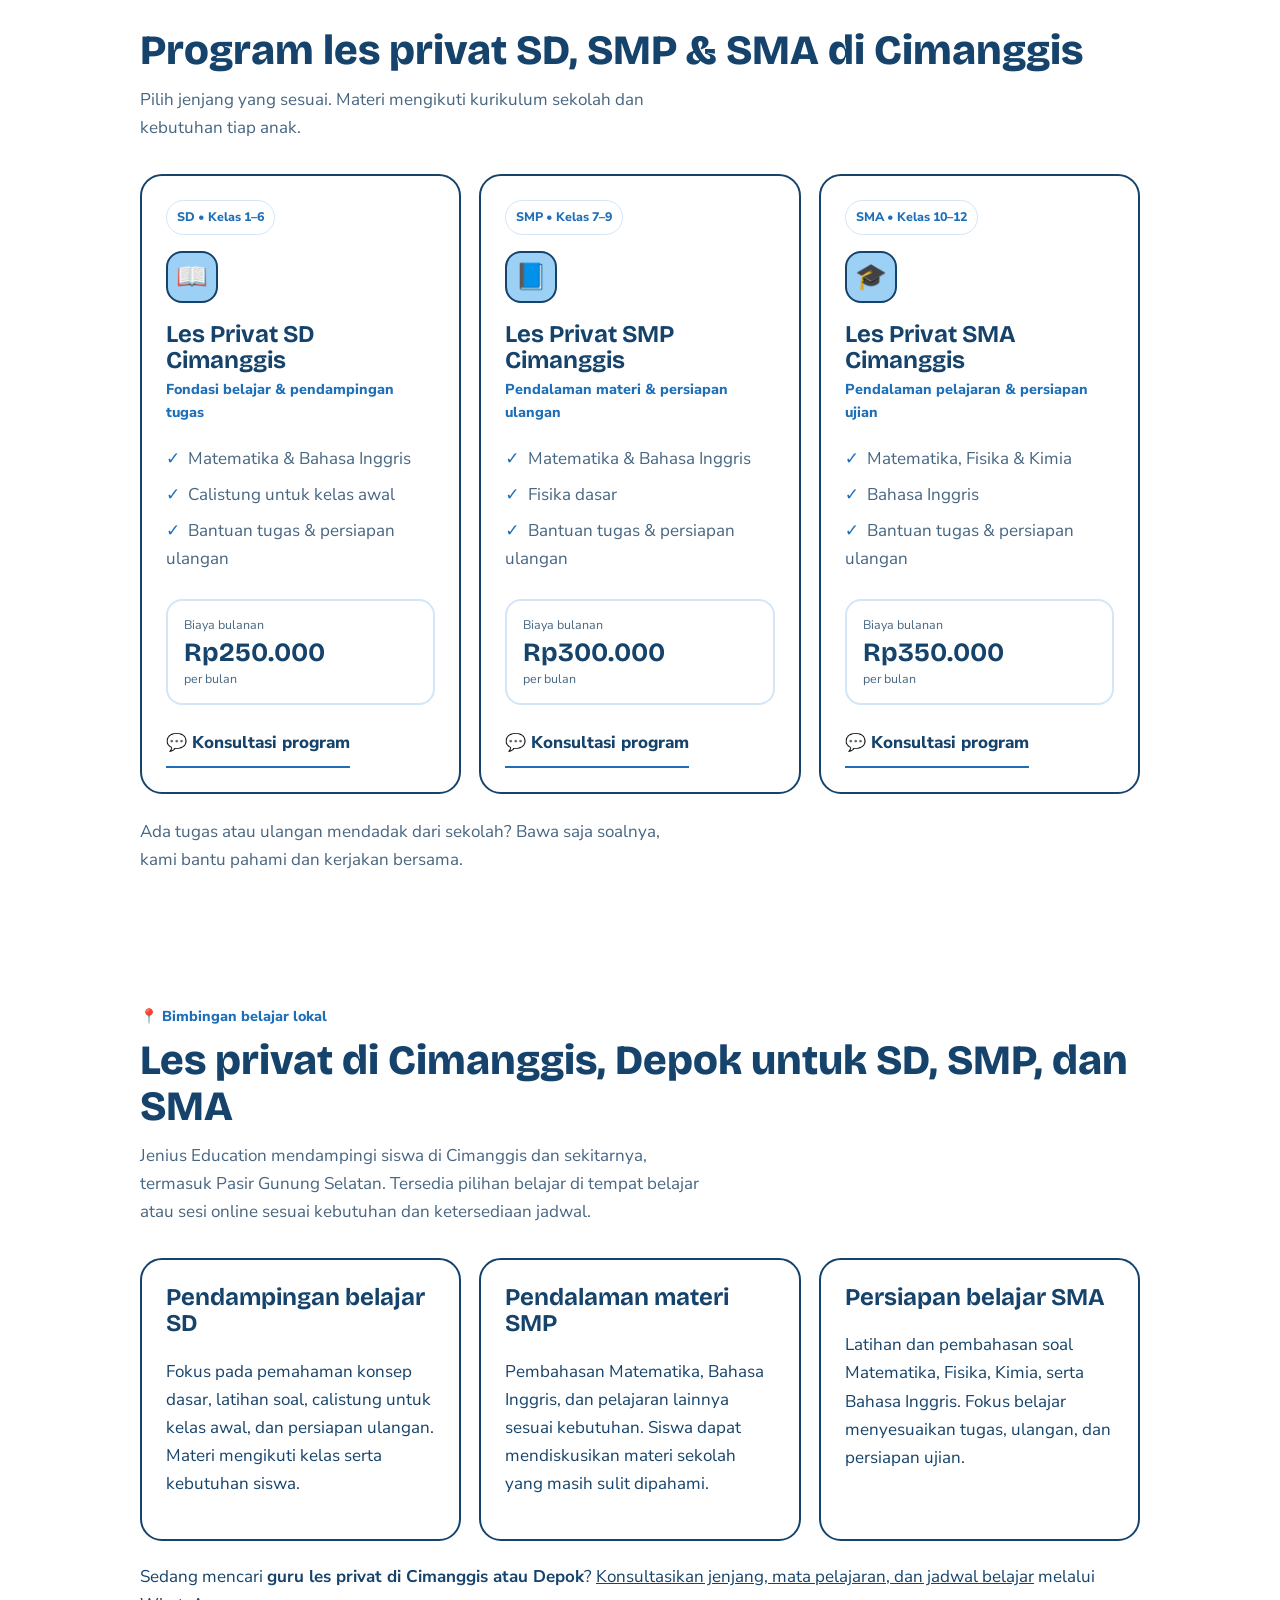
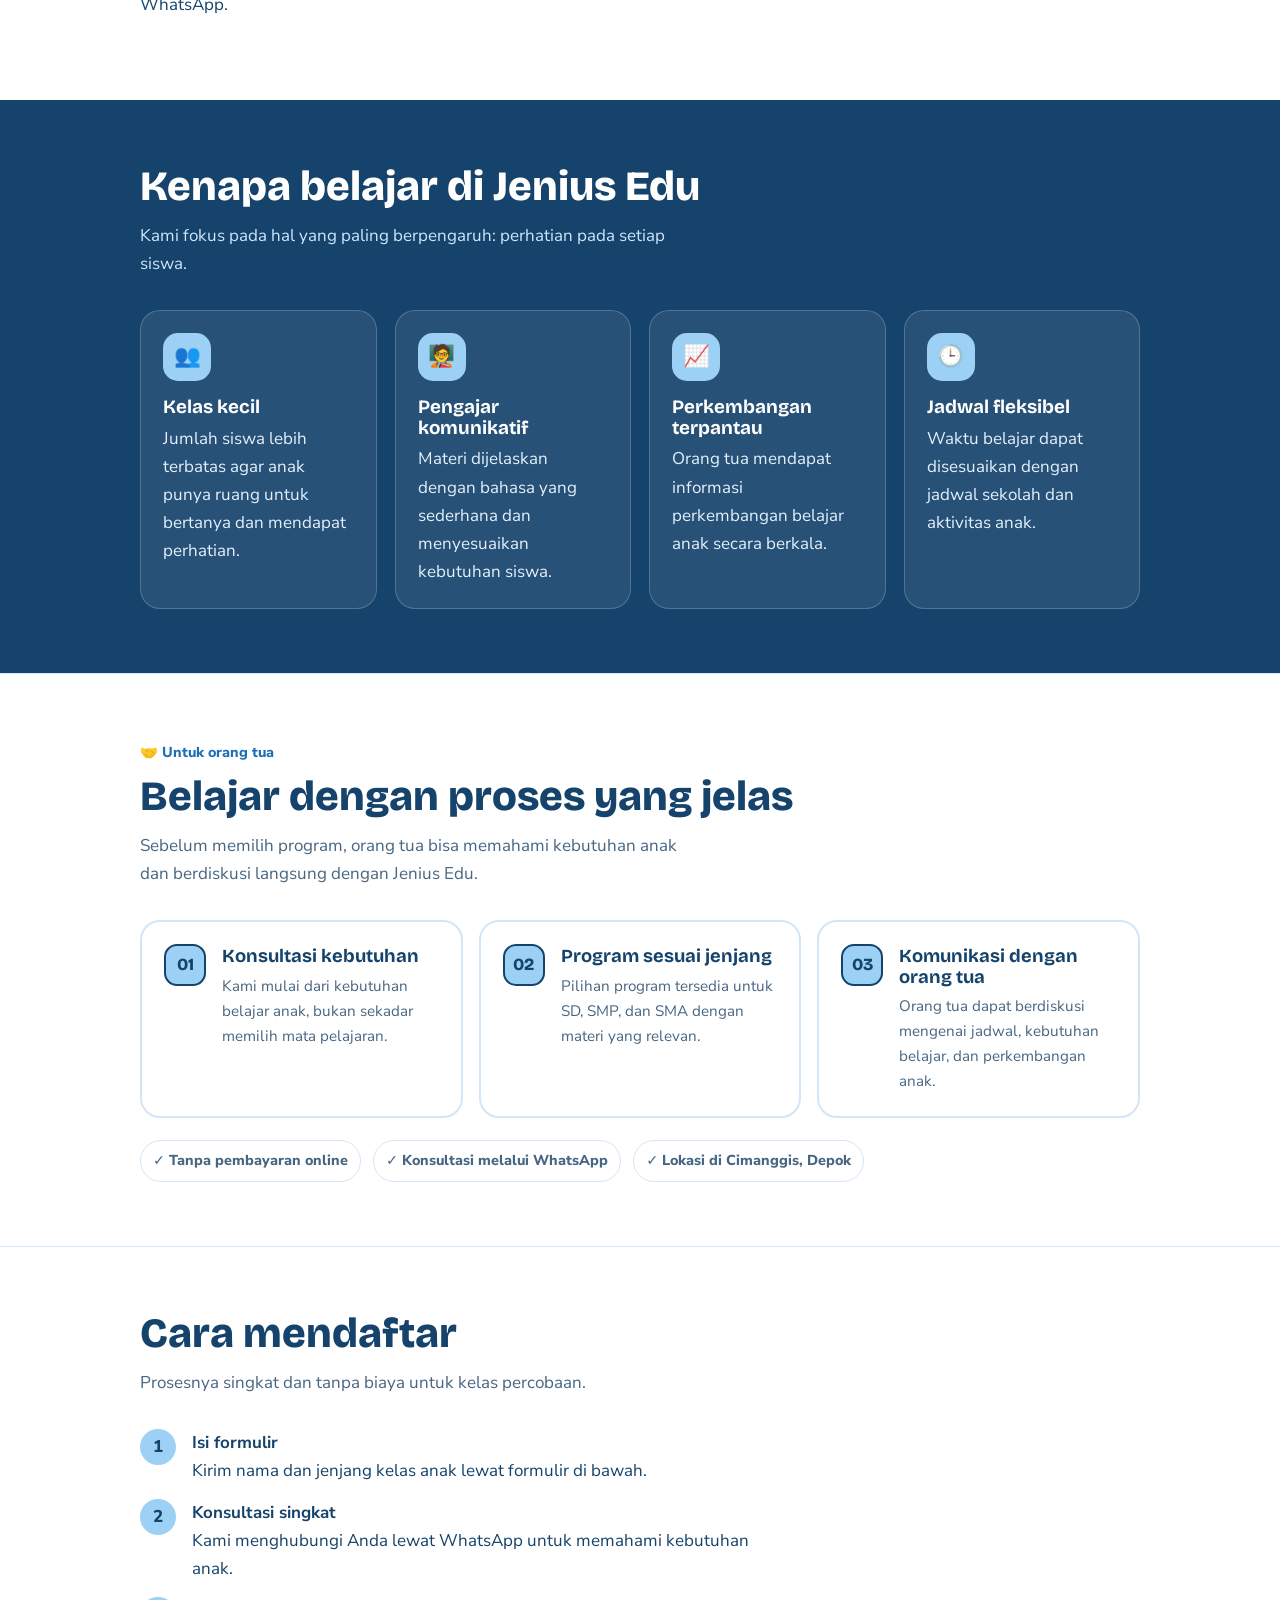
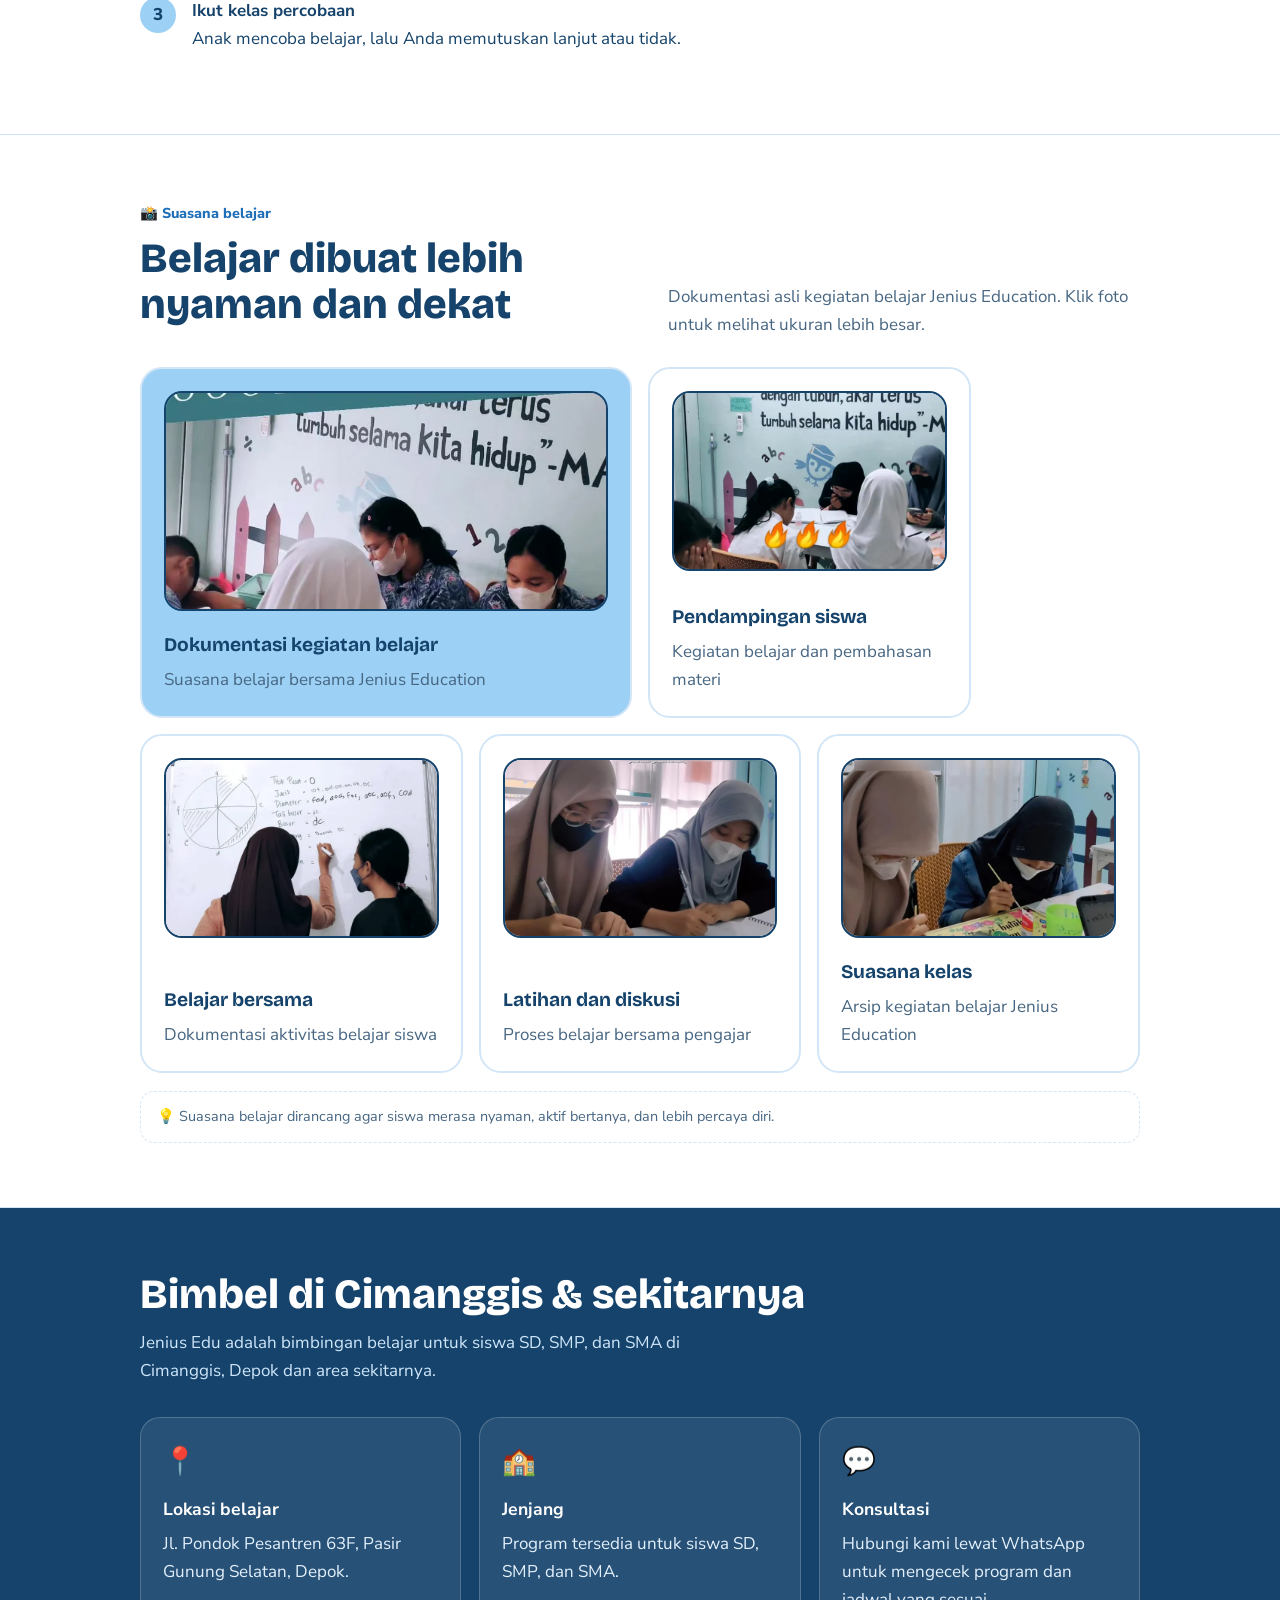
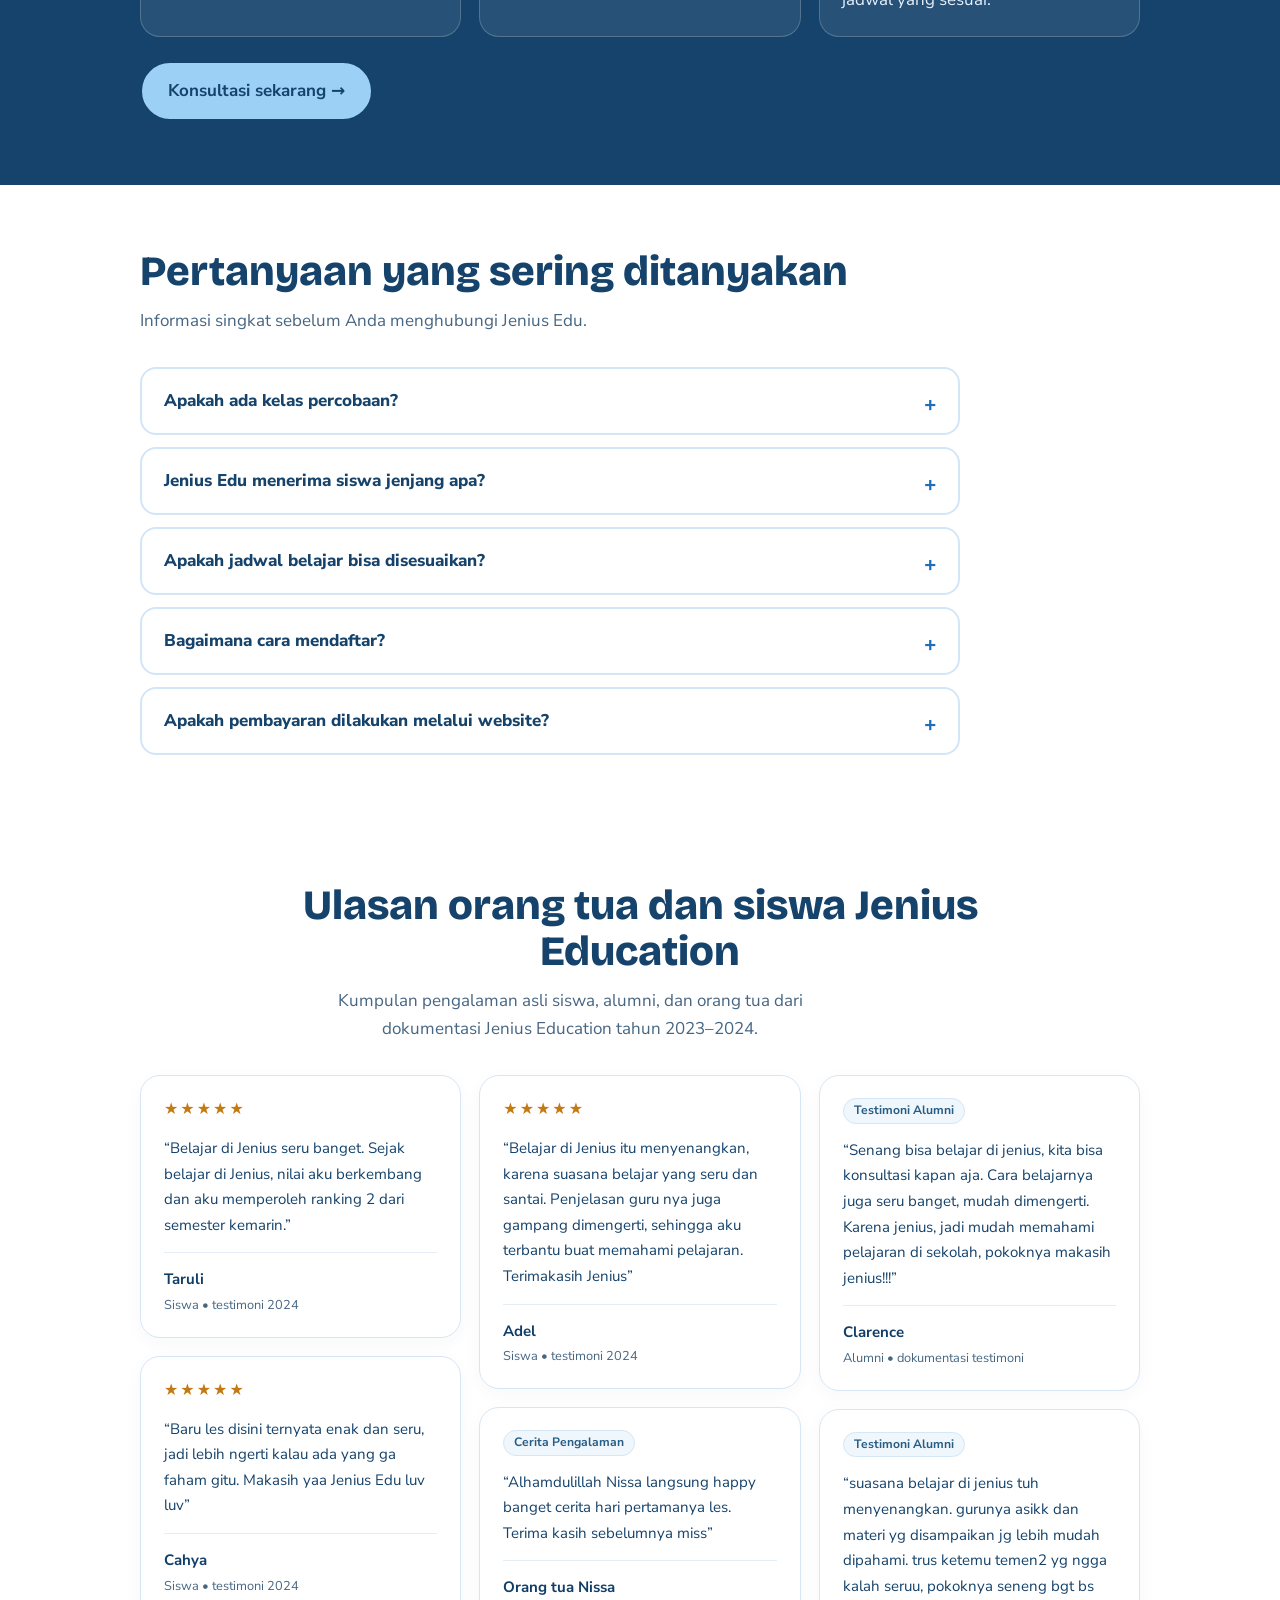
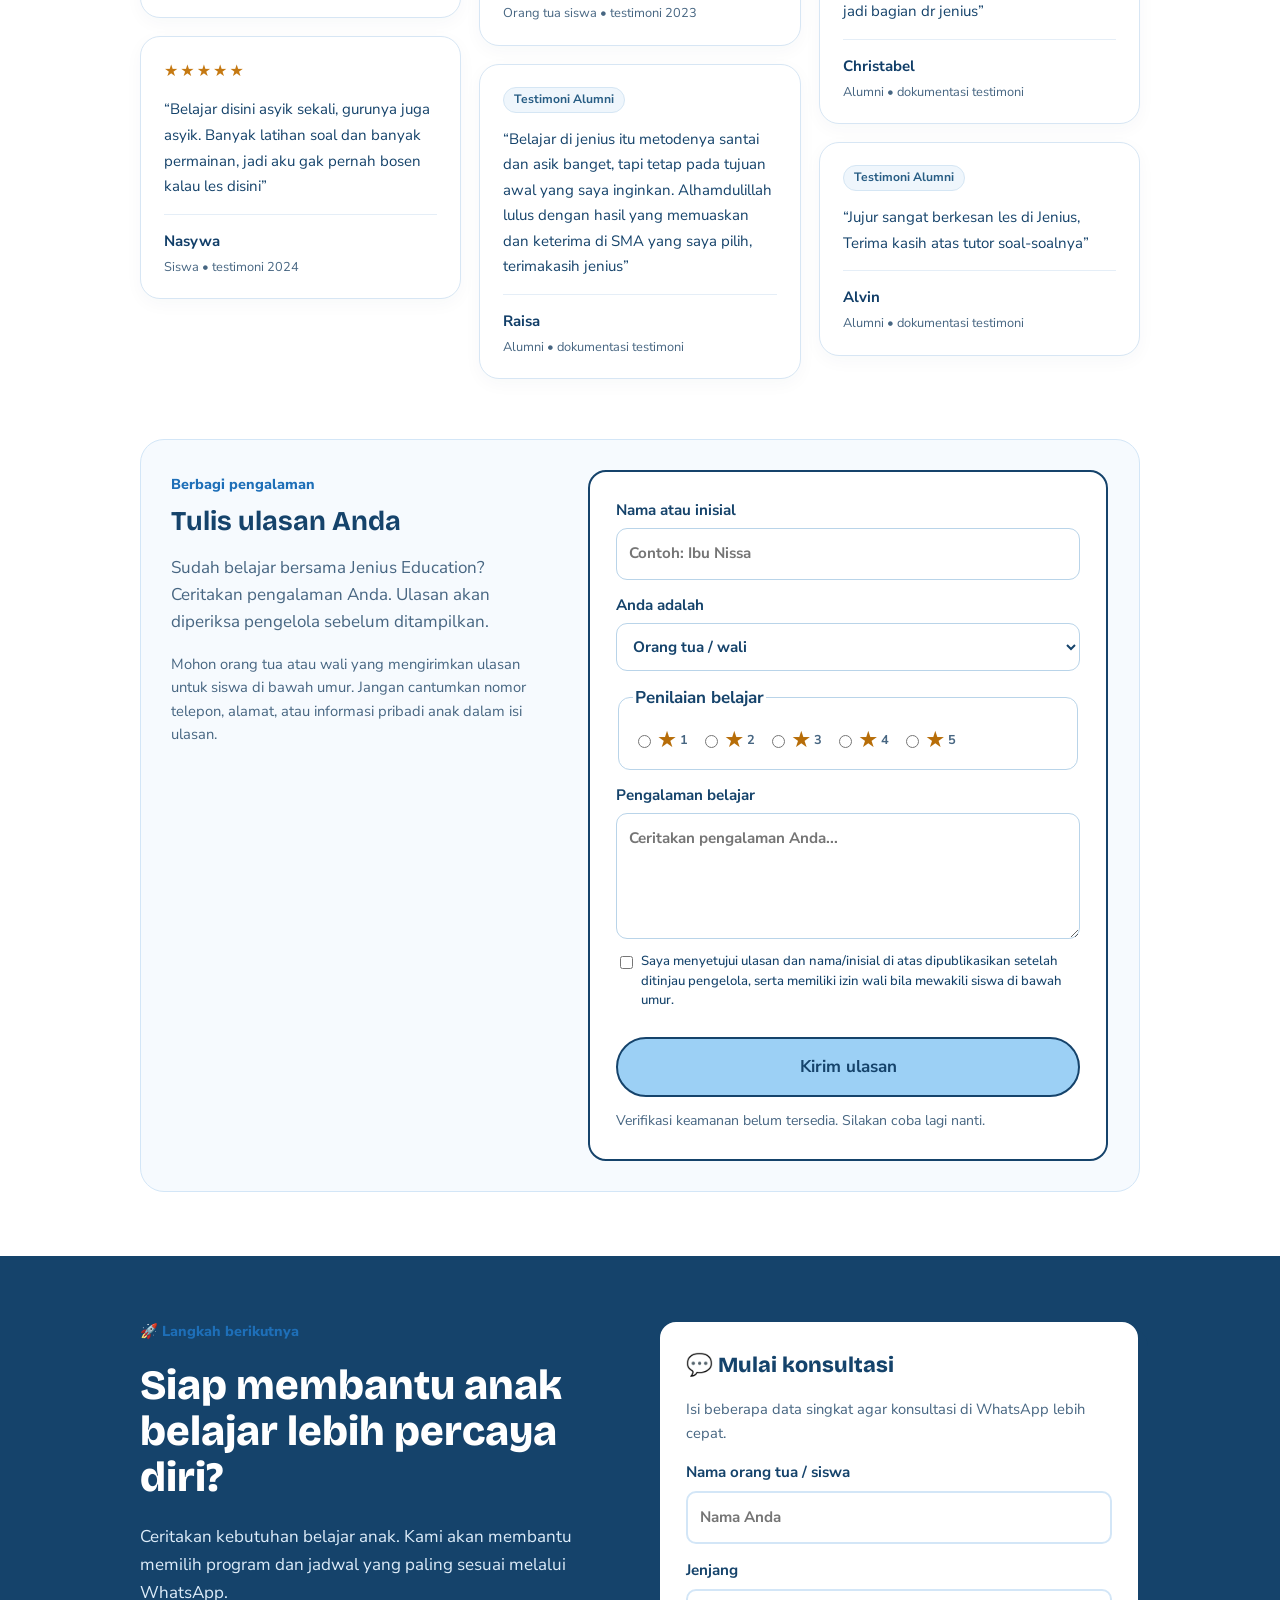
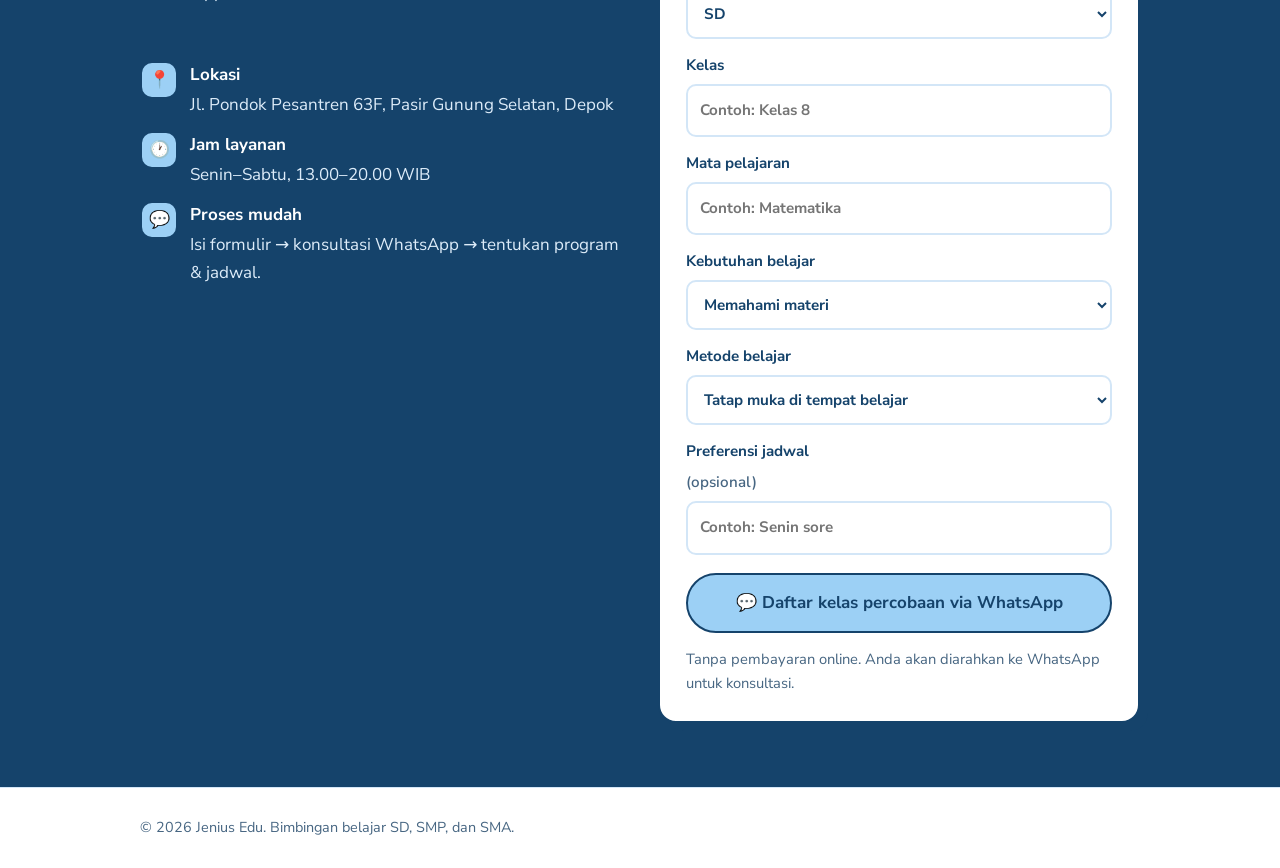
==== commit f502a609: "feat: link Tryout and Olympiad homepage cards to live Vercel sites" ====
--- a/index.html
+++ b/index.html
@@ -374,14 +374,14 @@
         <span class="ecosystem-status">Sedang dikembangkan</span>
         <h3>Jenius Tryout</h3>
         <p>Persiapan ujian SD, SMP, SMA, UTBK/SNBT, CPNS, Sekolah Kedinasan, serta MTsN/MAN melalui simulasi dan latihan soal.</p>
-        <a class="ecosystem-link" href="https://github.com/Alfin354313/jeniusedu-tryout-byjeniusedu" target="_blank" rel="noopener noreferrer" aria-label="Lihat pengembangan Jenius Tryout di GitHub">Lihat Pengembangan Tryout →</a>
+        <a class="ecosystem-link" href="https://jeniusedu-tryout-byjeniusedu.vercel.app/" target="_blank" rel="noopener noreferrer" aria-label="Buka website Jenius Tryout">Jelajahi Jenius Tryout →</a>
       </article>
       <article class="ecosystem-card ecosystem-card--osn">
         <span class="ecosystem-icon" aria-hidden="true"><svg viewBox="0 0 24 24" fill="none" stroke="currentColor" stroke-width="1.8" stroke-linecap="round" stroke-linejoin="round"><path d="M8 21h8m-4-4v4M7 4h10v5a5 5 0 0 1-10 0V4Zm0 2H4v2a4 4 0 0 0 4 4m9-6h3v2a4 4 0 0 1-4 4"/></svg></span>
         <span class="ecosystem-status">Sedang dikembangkan</span>
         <h3>JeniusOlympiad</h3>
         <p>Platform kompetisi akademik dan olimpiade untuk siswa SD, SMP, dan SMA, dengan ujian, peringkat, dan sertifikat.</p>
-        <a class="ecosystem-link ecosystem-link--muted" href="https://wa.me/62895708048200?text=Halo%20Jenius%20Education%2C%20saya%20ingin%20bertanya%20tentang%20program%20Jenius%20Edu%20OSN." target="_blank" rel="noopener noreferrer" aria-label="Konsultasi Jenius Edu OSN melalui WhatsApp">Tanya tentang OSN →</a>
+        <a class="ecosystem-link ecosystem-link--muted" href="https://jeniusedu-olympiad.vercel.app/" target="_blank" rel="noopener noreferrer" aria-label="Buka website JeniusOlympiad">Jelajahi JeniusOlympiad →</a>
       </article>
     </div>
   </div>
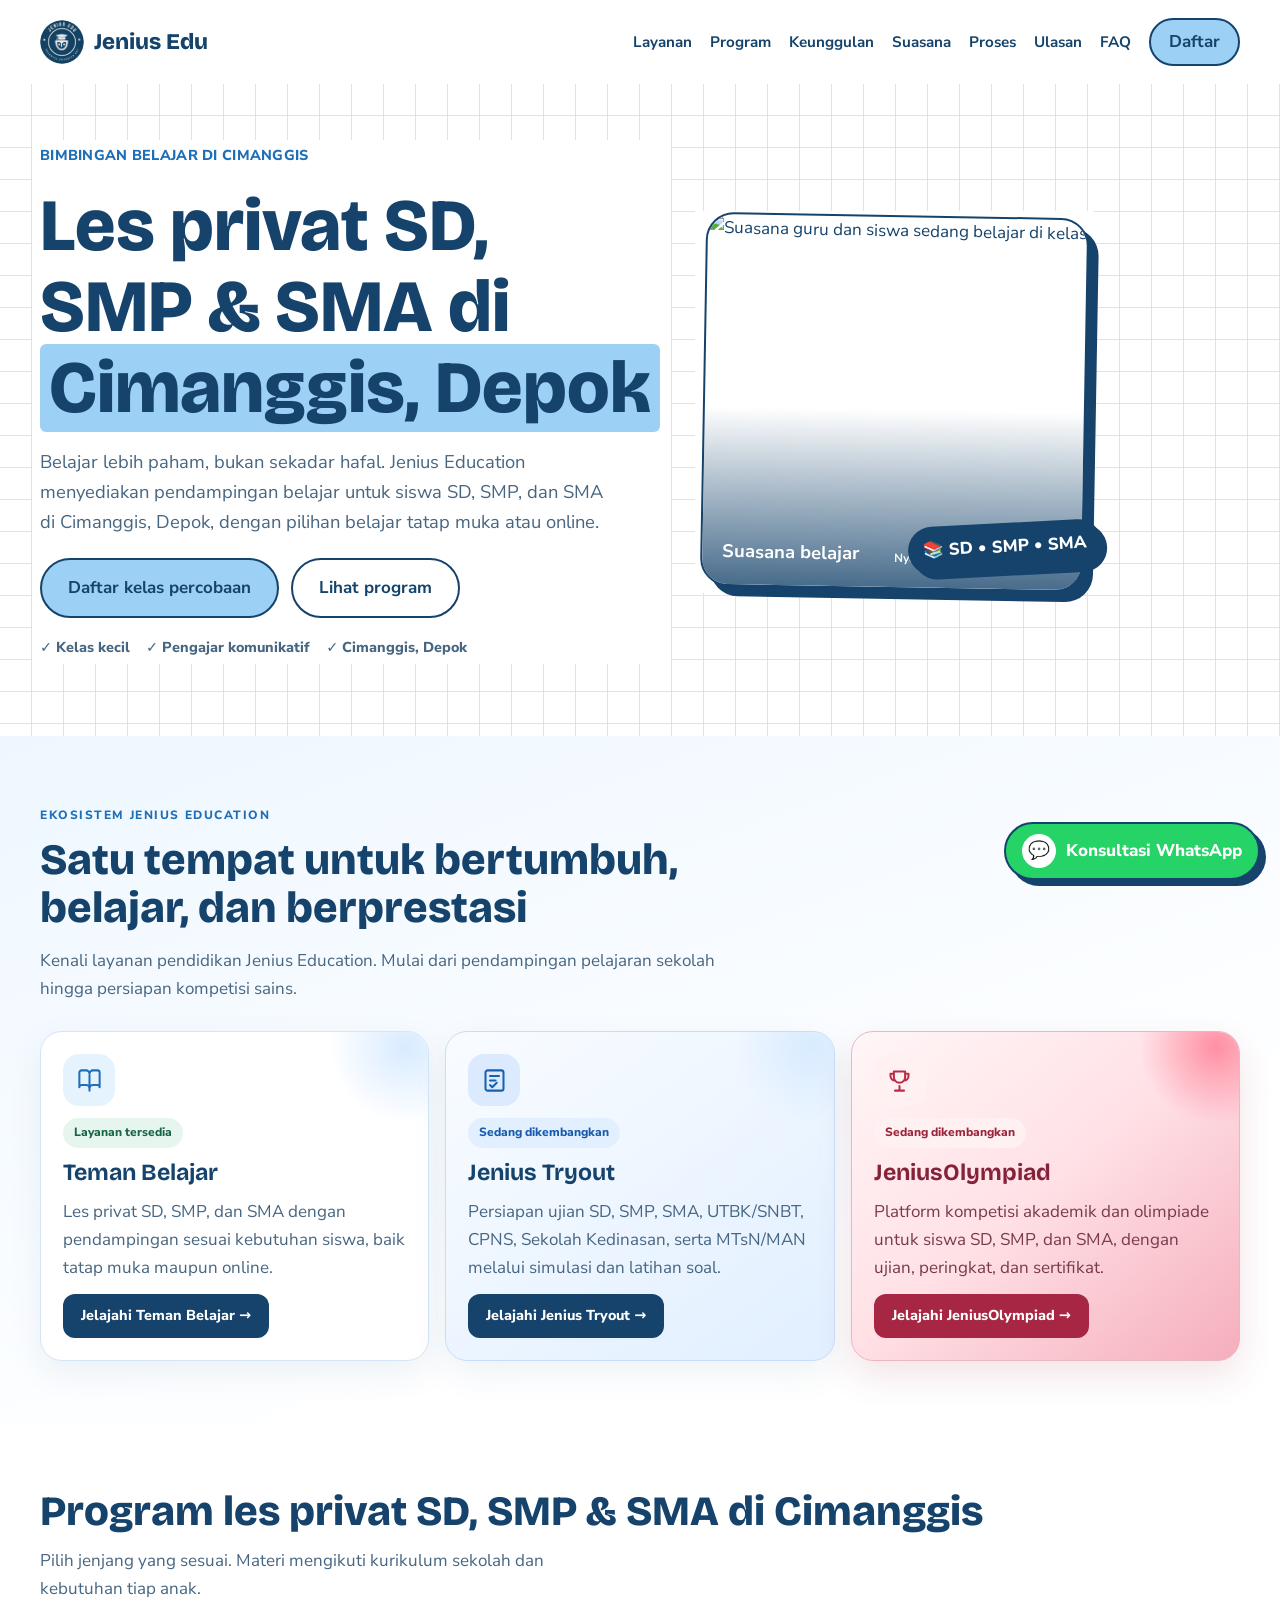
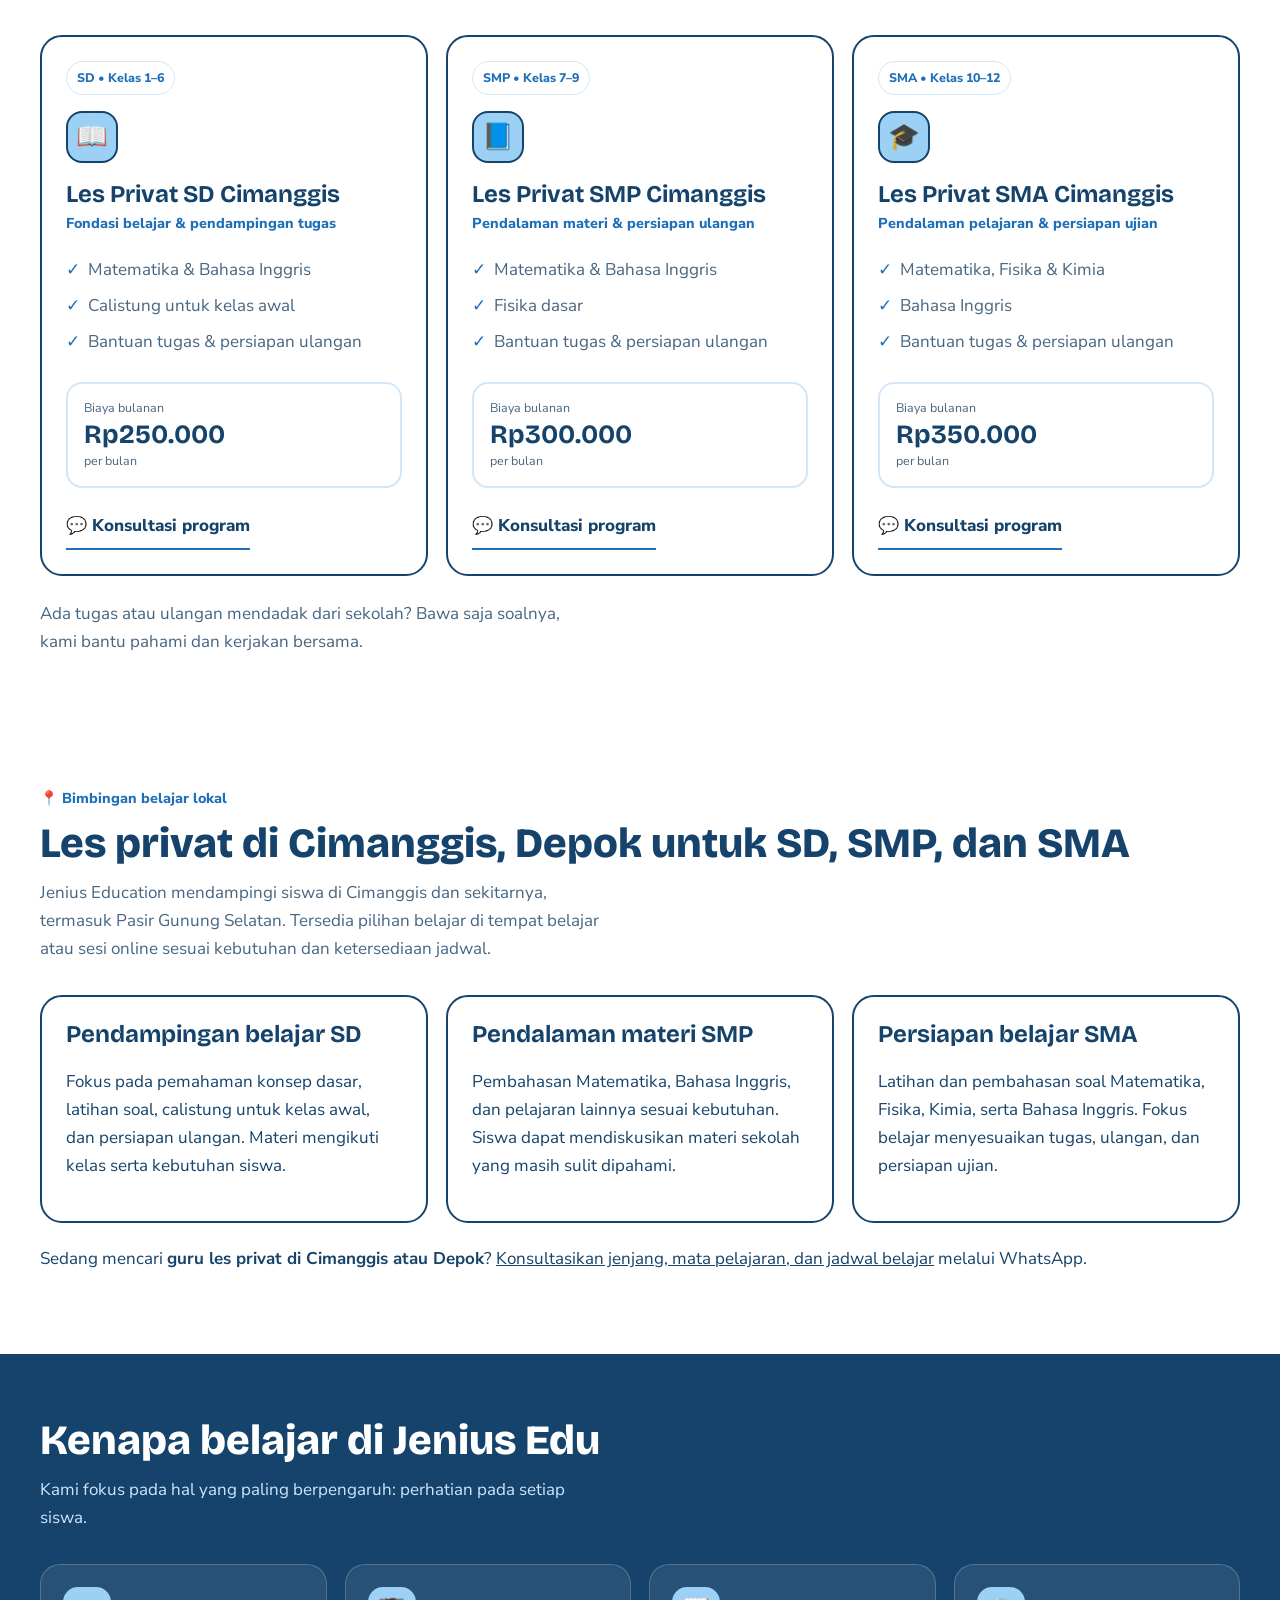
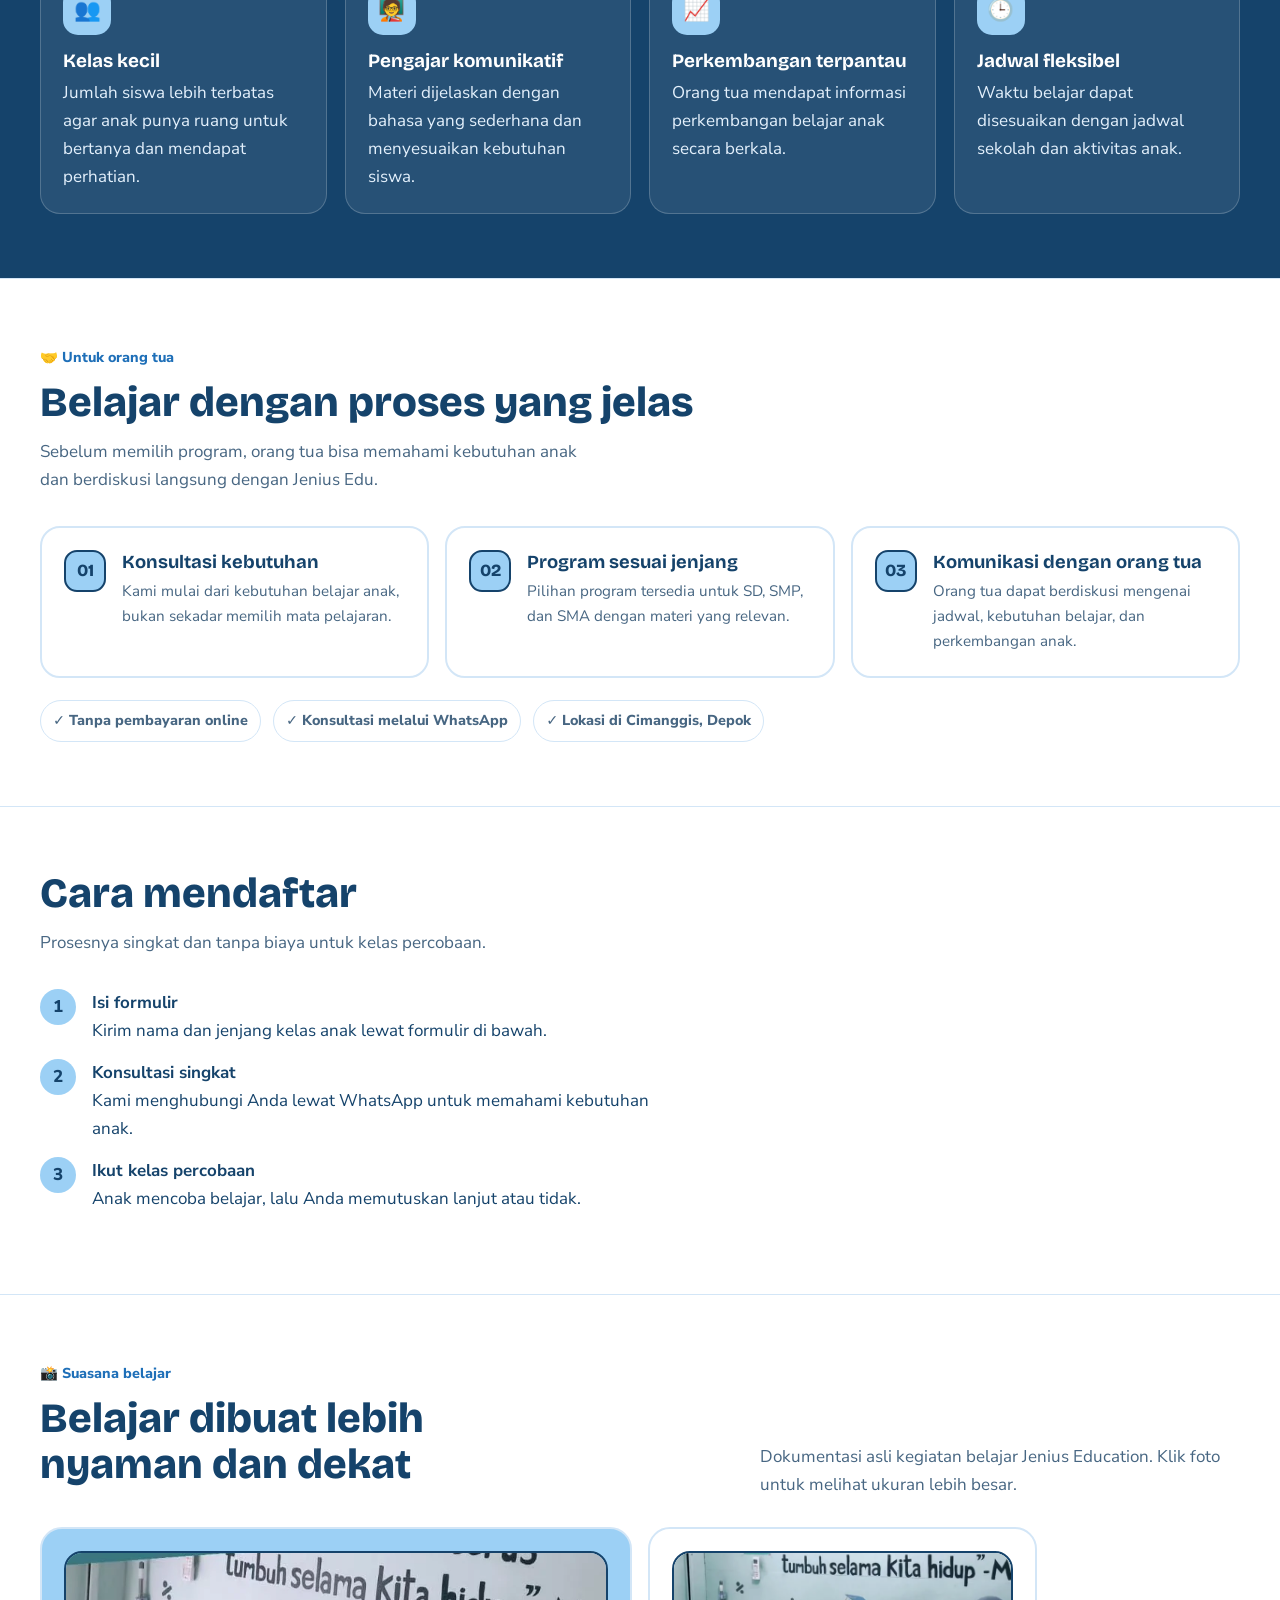
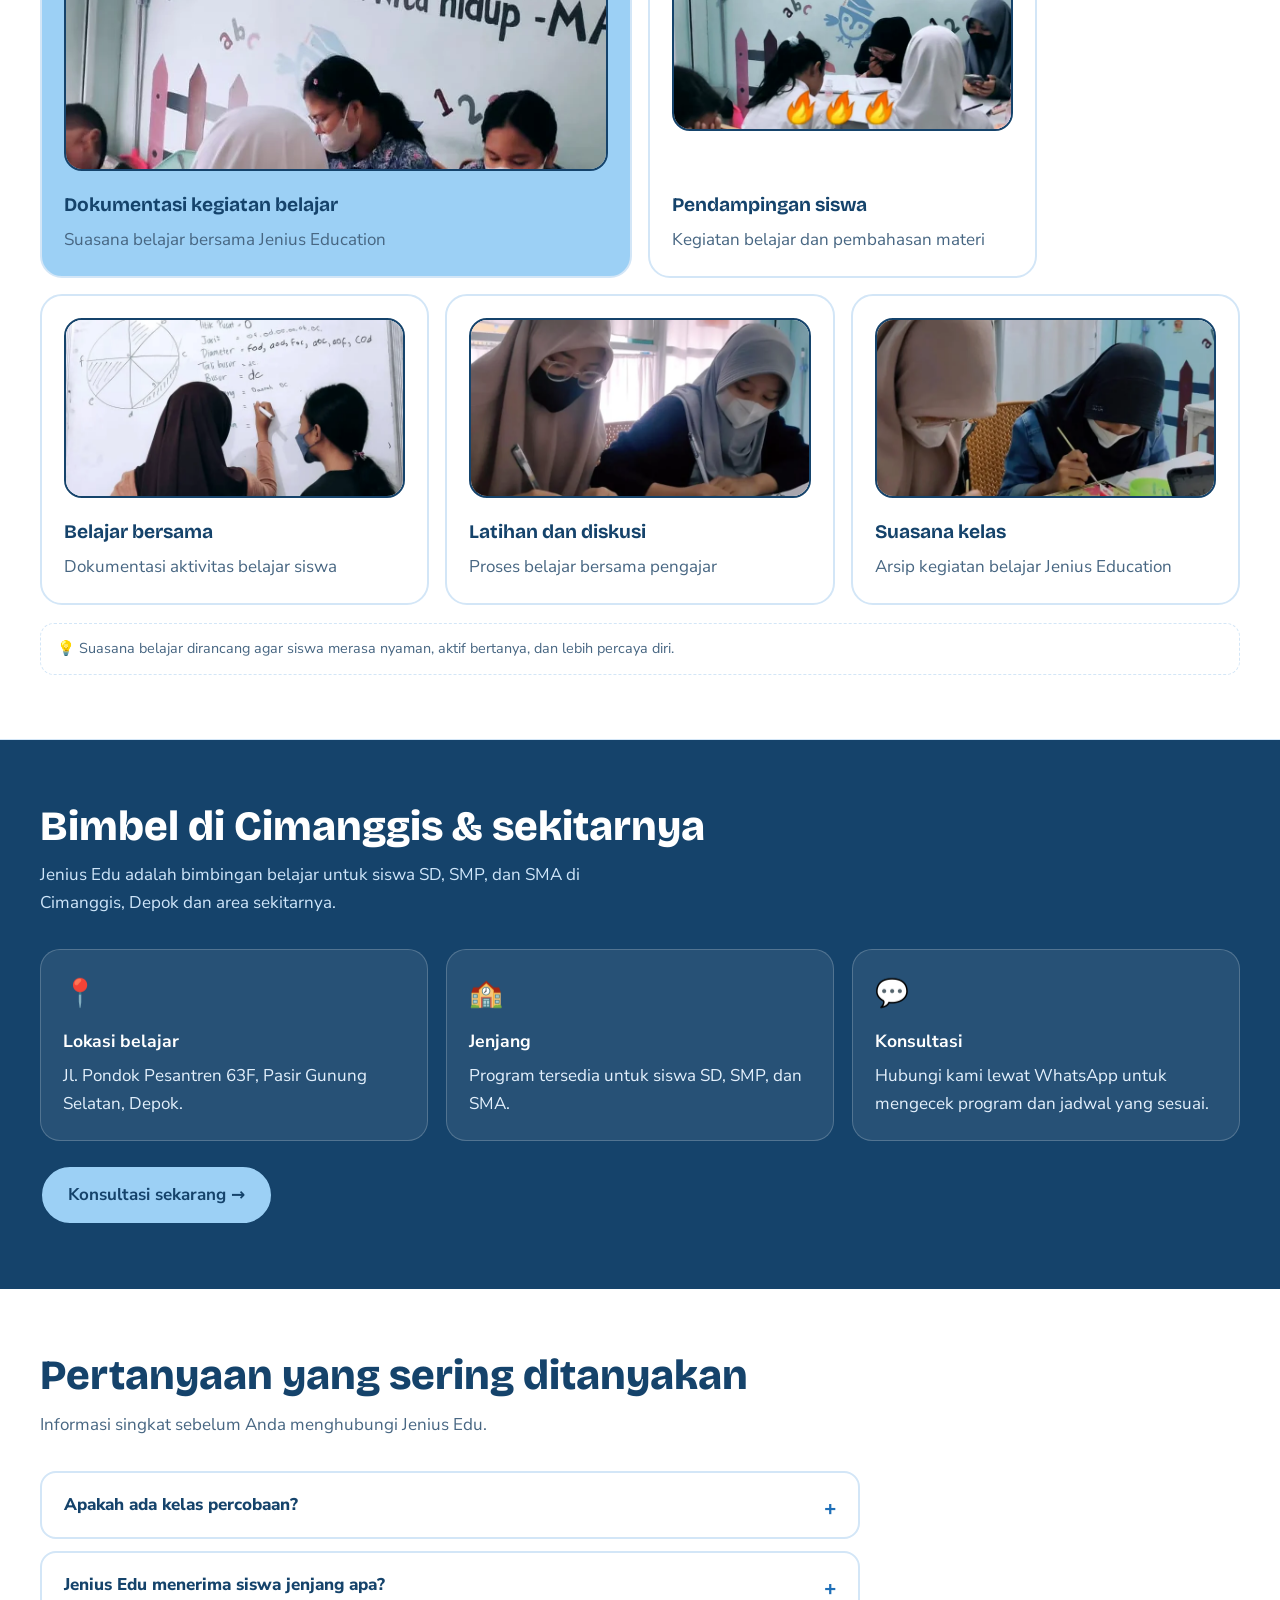
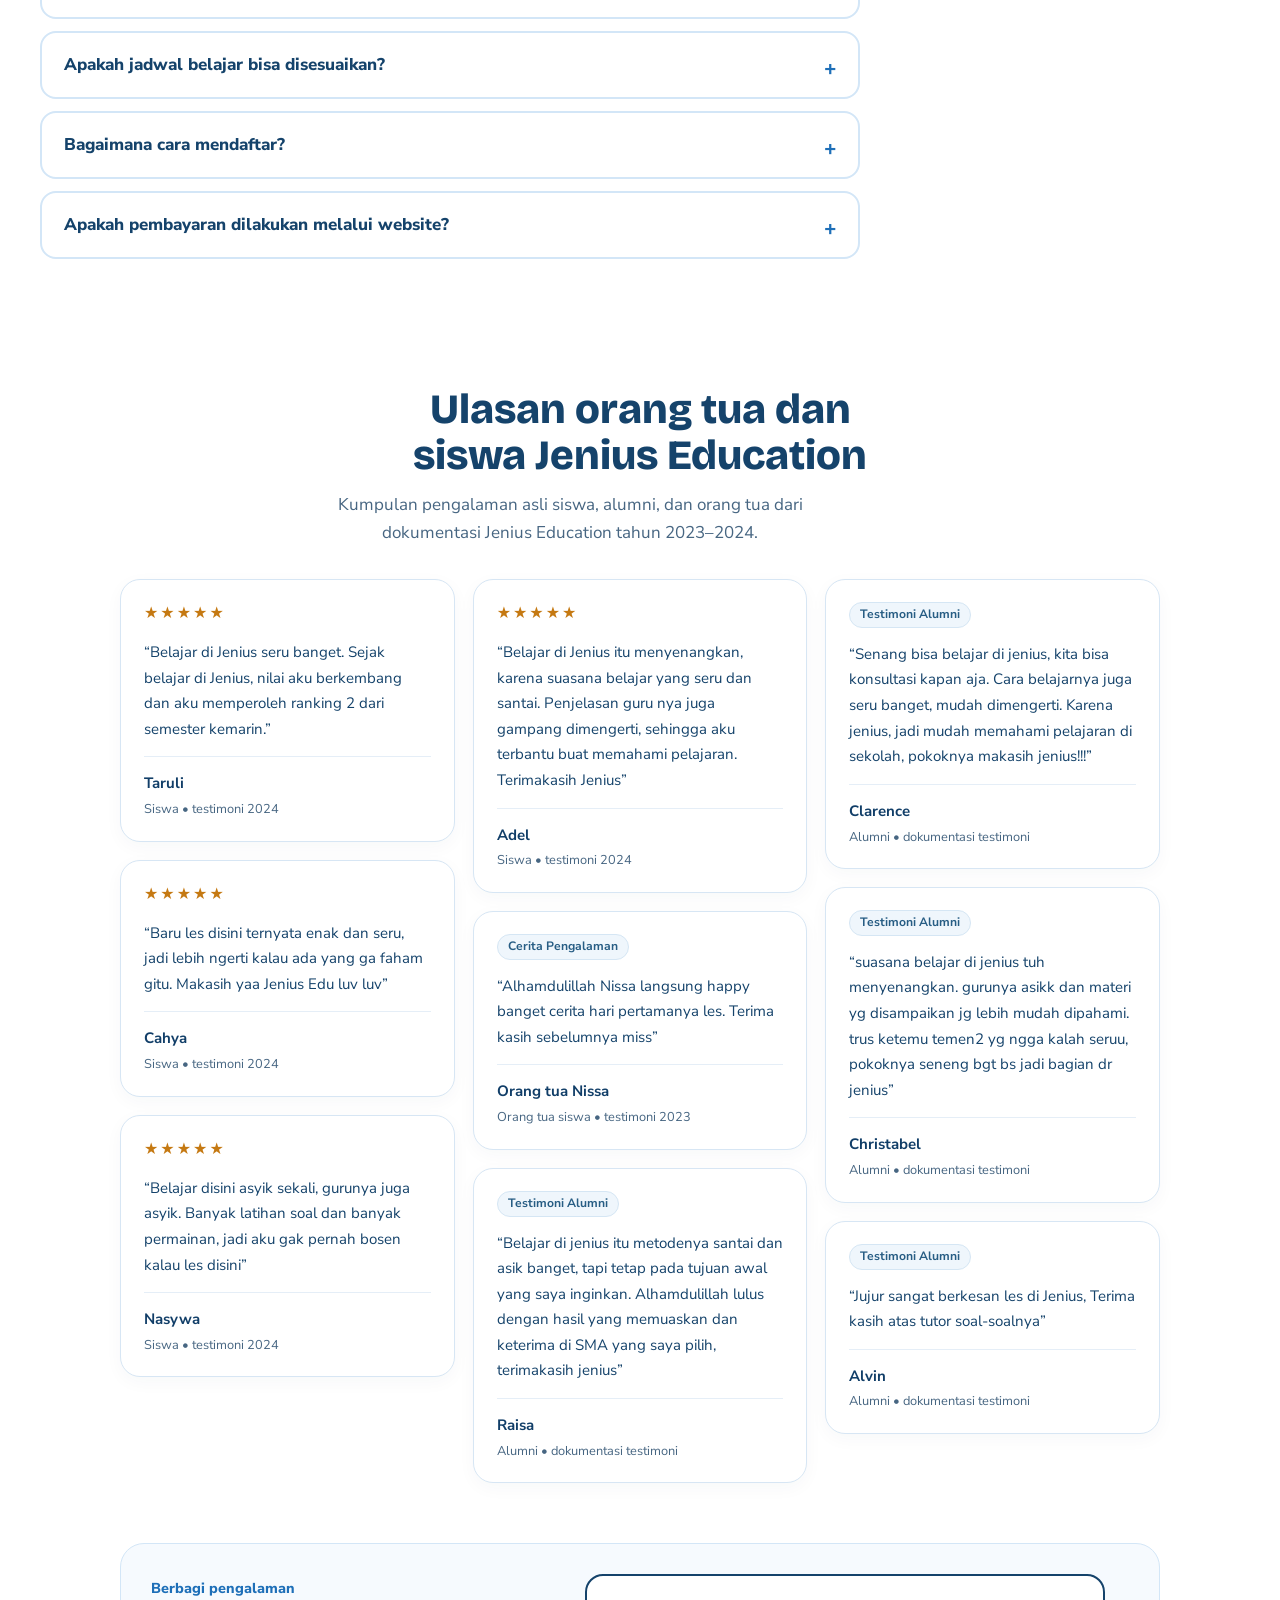
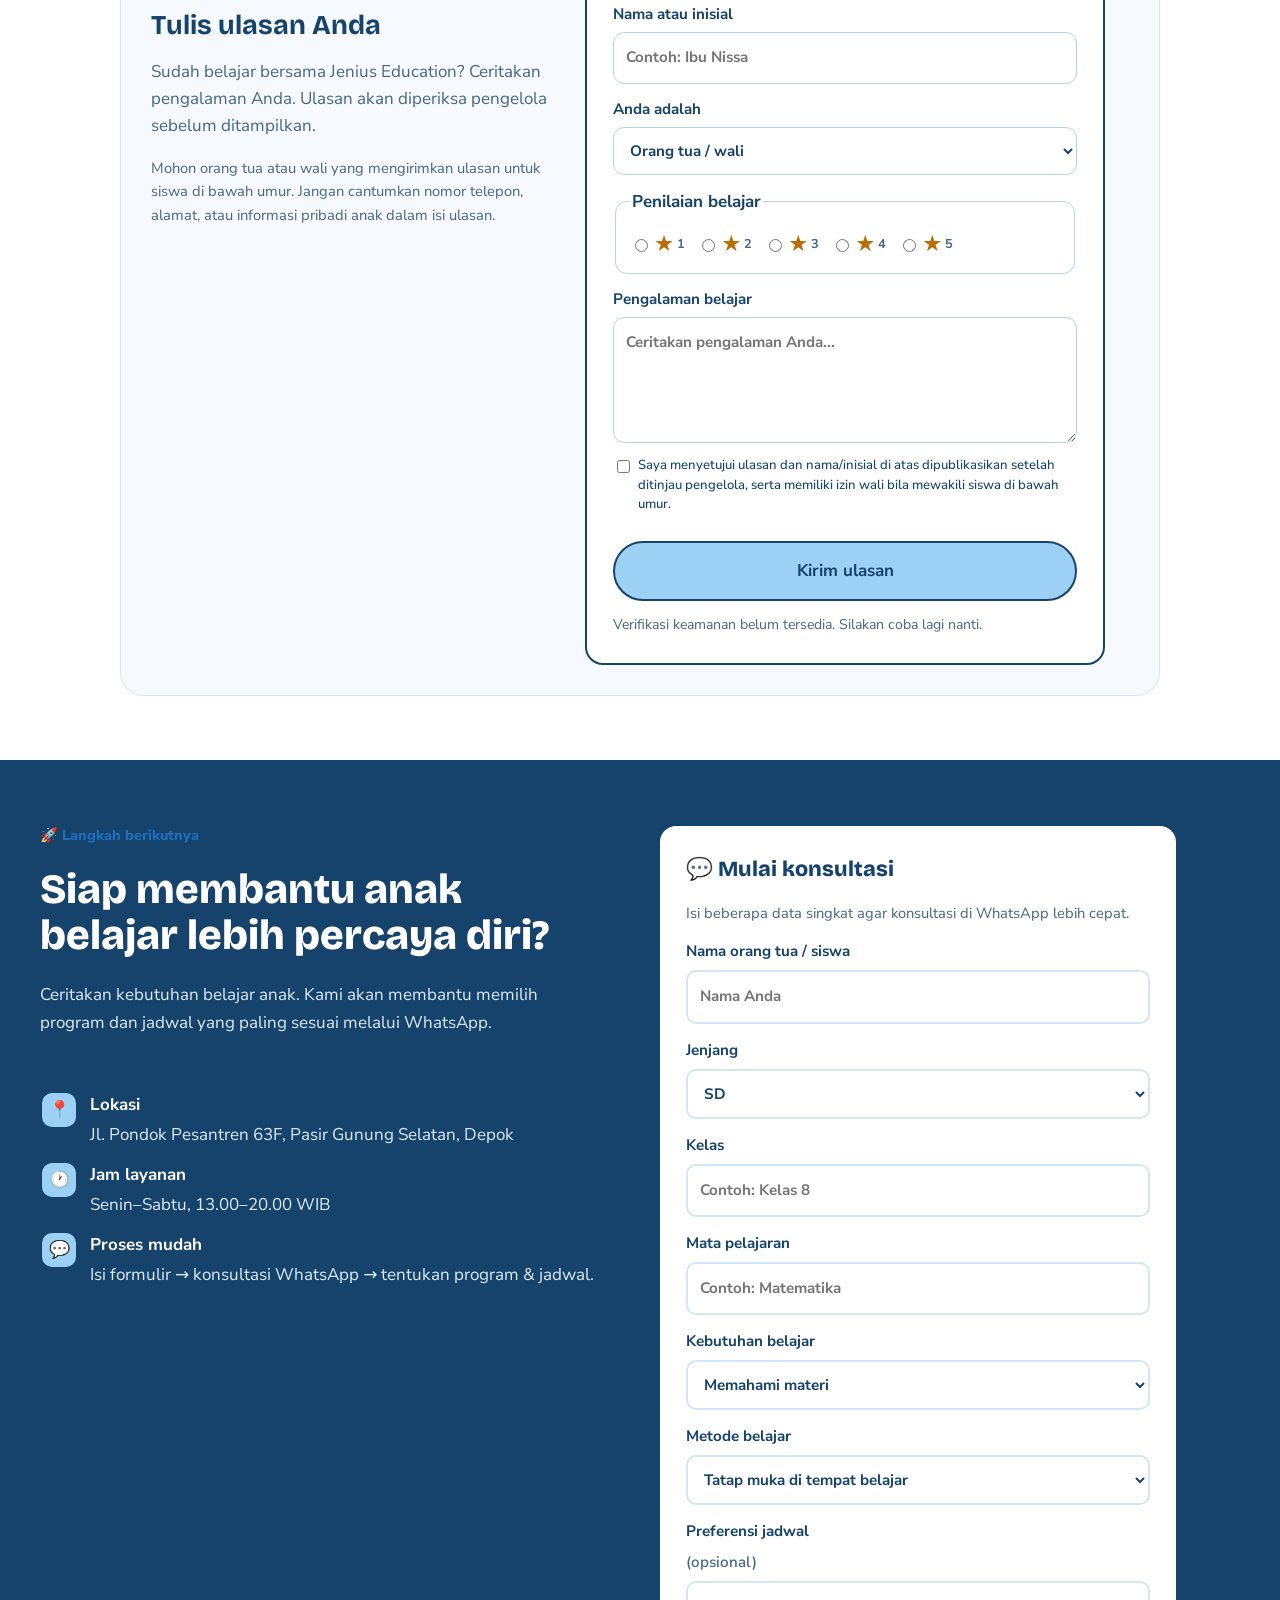
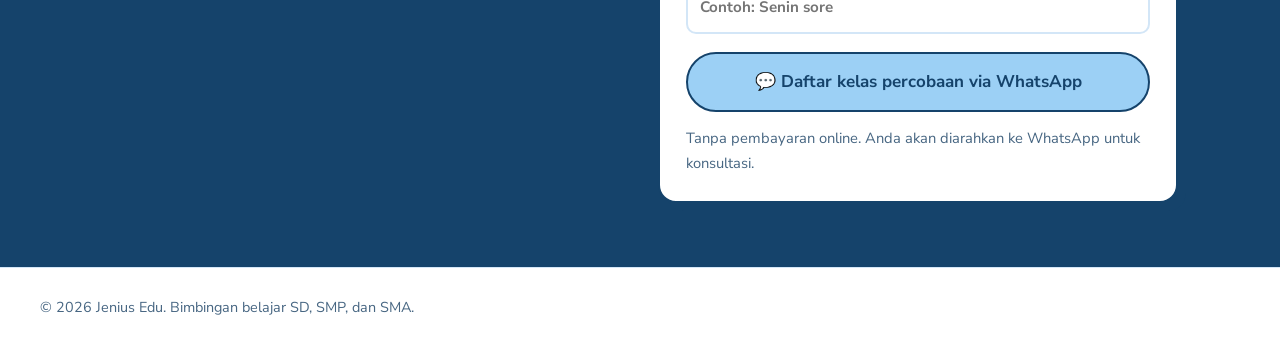
==== commit 317c97d9: "style: refine responsive layout and fullscreen spacing in index.html" ====
--- a/index.html
+++ b/index.html
@@ -323,6 +323,21 @@
 .teman-belajar-login--parent{background:#eaf3ff;color:#123c71!important;border:1px solid #b9d7fa}
 .teman-belajar-login--parent:hover{background:#d8eaff}
 @media(max-width:480px){.teman-belajar-logins{display:grid;grid-template-columns:1fr 1fr;gap:8px}.teman-belajar-login{padding:10px 8px;font-size:13px}}
+
+/* Layout refinement: responsive across phone, tablet, desktop and ultrawide */
+html{scroll-padding-top:88px}
+body{max-width:100%;overflow-x:clip}
+img,video,svg,iframe{max-width:100%}
+img,video{height:auto}
+.wrap{width:min(100% - 40px,1240px);max-width:1240px;margin-inline:auto}
+.hero-grid,.grid{min-width:0}
+.hero-grid>*,.grid>*,.hero-copy,.hero-visual{min-width:0}
+.hero h1,.hero-copy h1,h1,h2,h3{overflow-wrap:break-word;text-wrap:balance}
+section[id]{scroll-margin-top:88px}
+@media(min-width:1600px){.wrap{width:min(100% - 80px,1280px);max-width:1280px}}
+@media(max-width:900px){.hero-grid{grid-template-columns:minmax(0,1fr) minmax(0,1fr)}}
+@media(max-width:760px){.wrap{width:calc(100% - 32px)}.hero-grid{grid-template-columns:minmax(0,1fr)}.hero-grid>*{width:100%;max-width:100%}section[id]{scroll-margin-top:72px}}
+@media(max-width:480px){.wrap{width:calc(100% - 28px)}.hero-copy h1{font-size:clamp(1.9rem,9vw,3rem)}.grid{grid-template-columns:minmax(0,1fr)}}
 </style>
 </head>
 <body>
